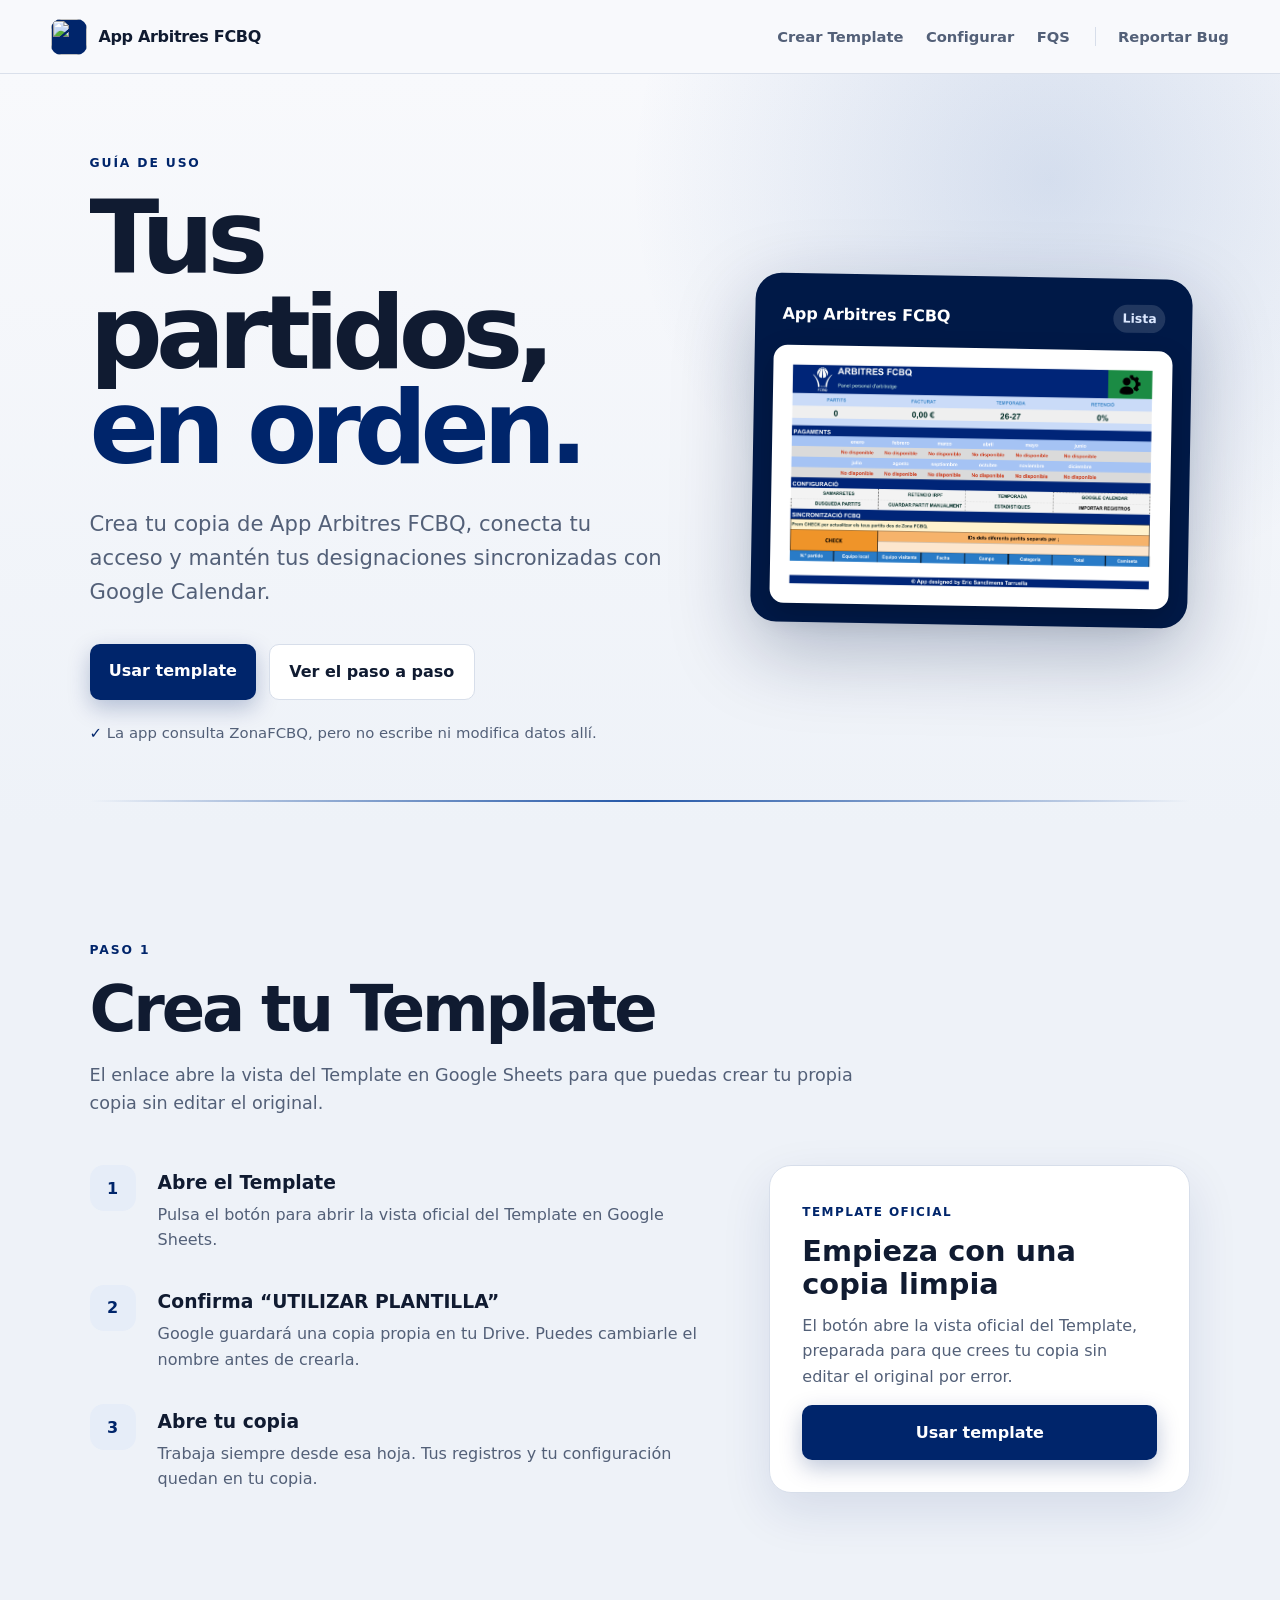
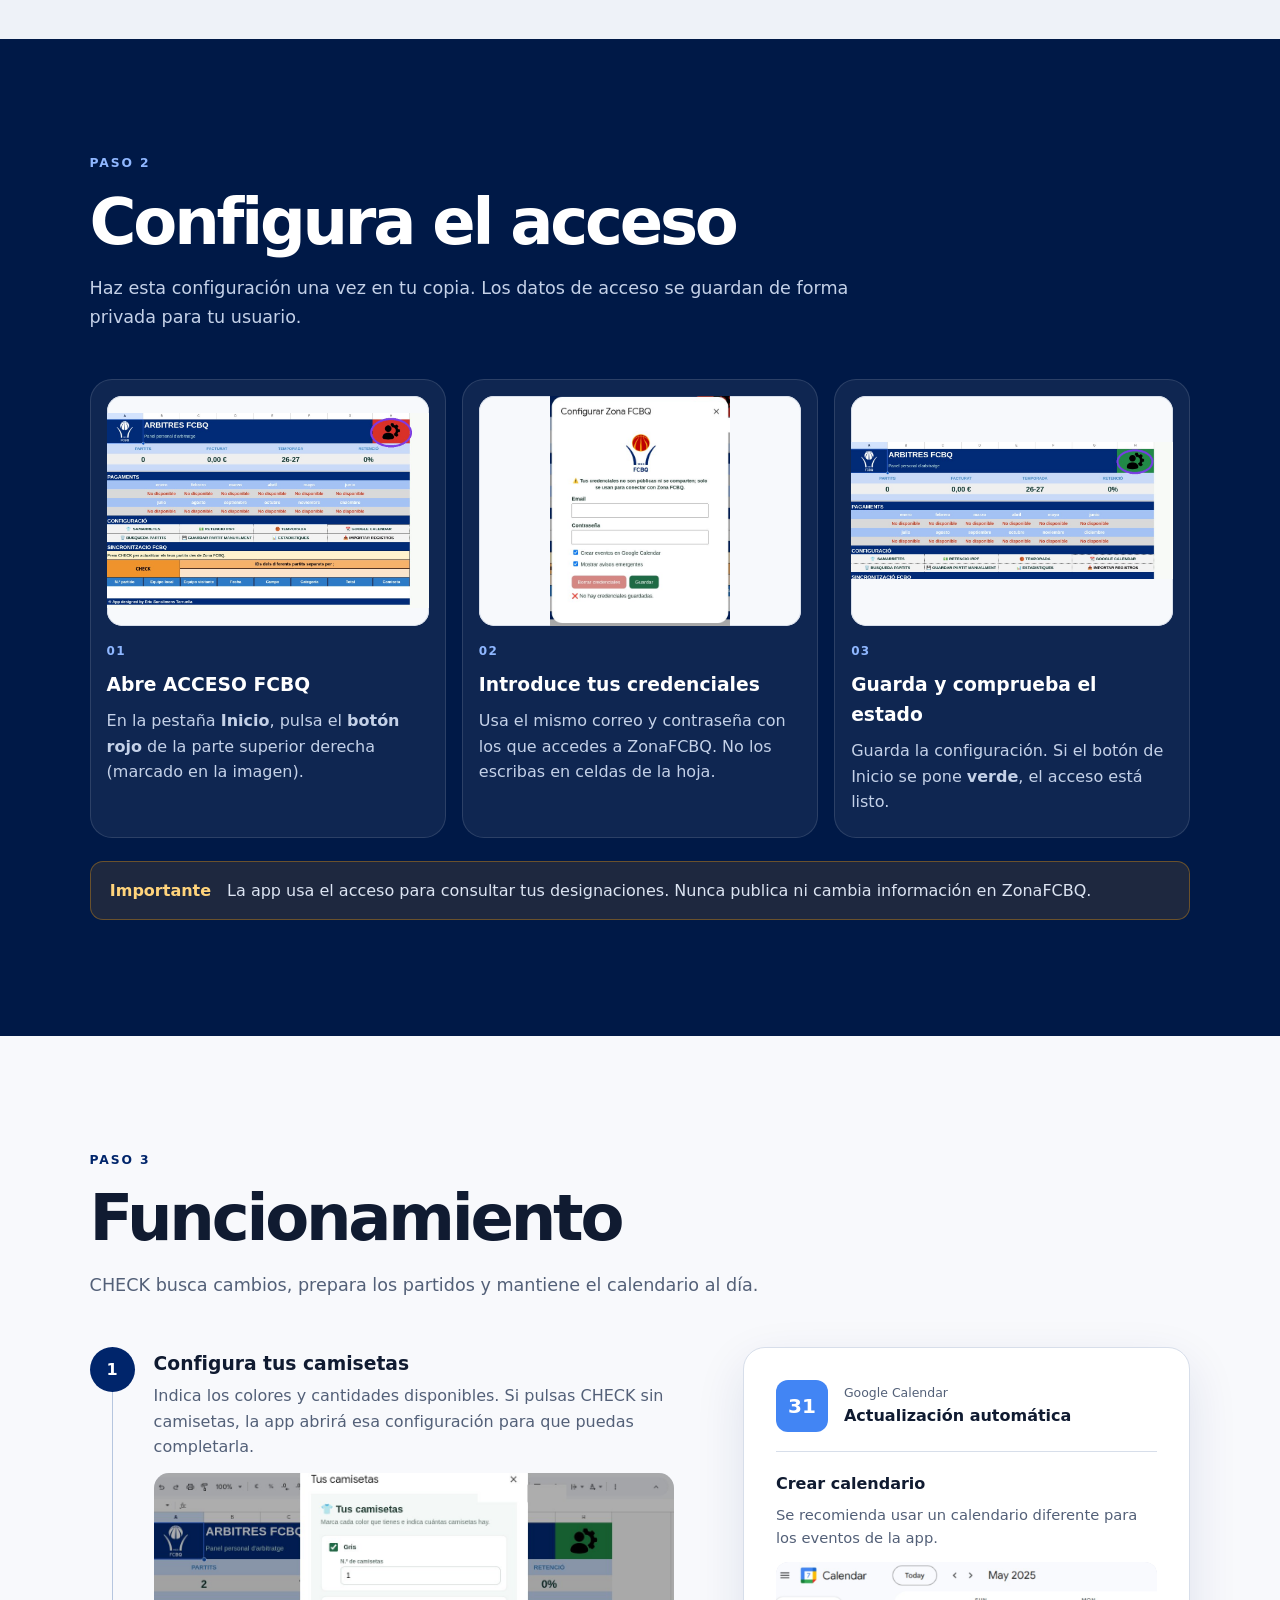
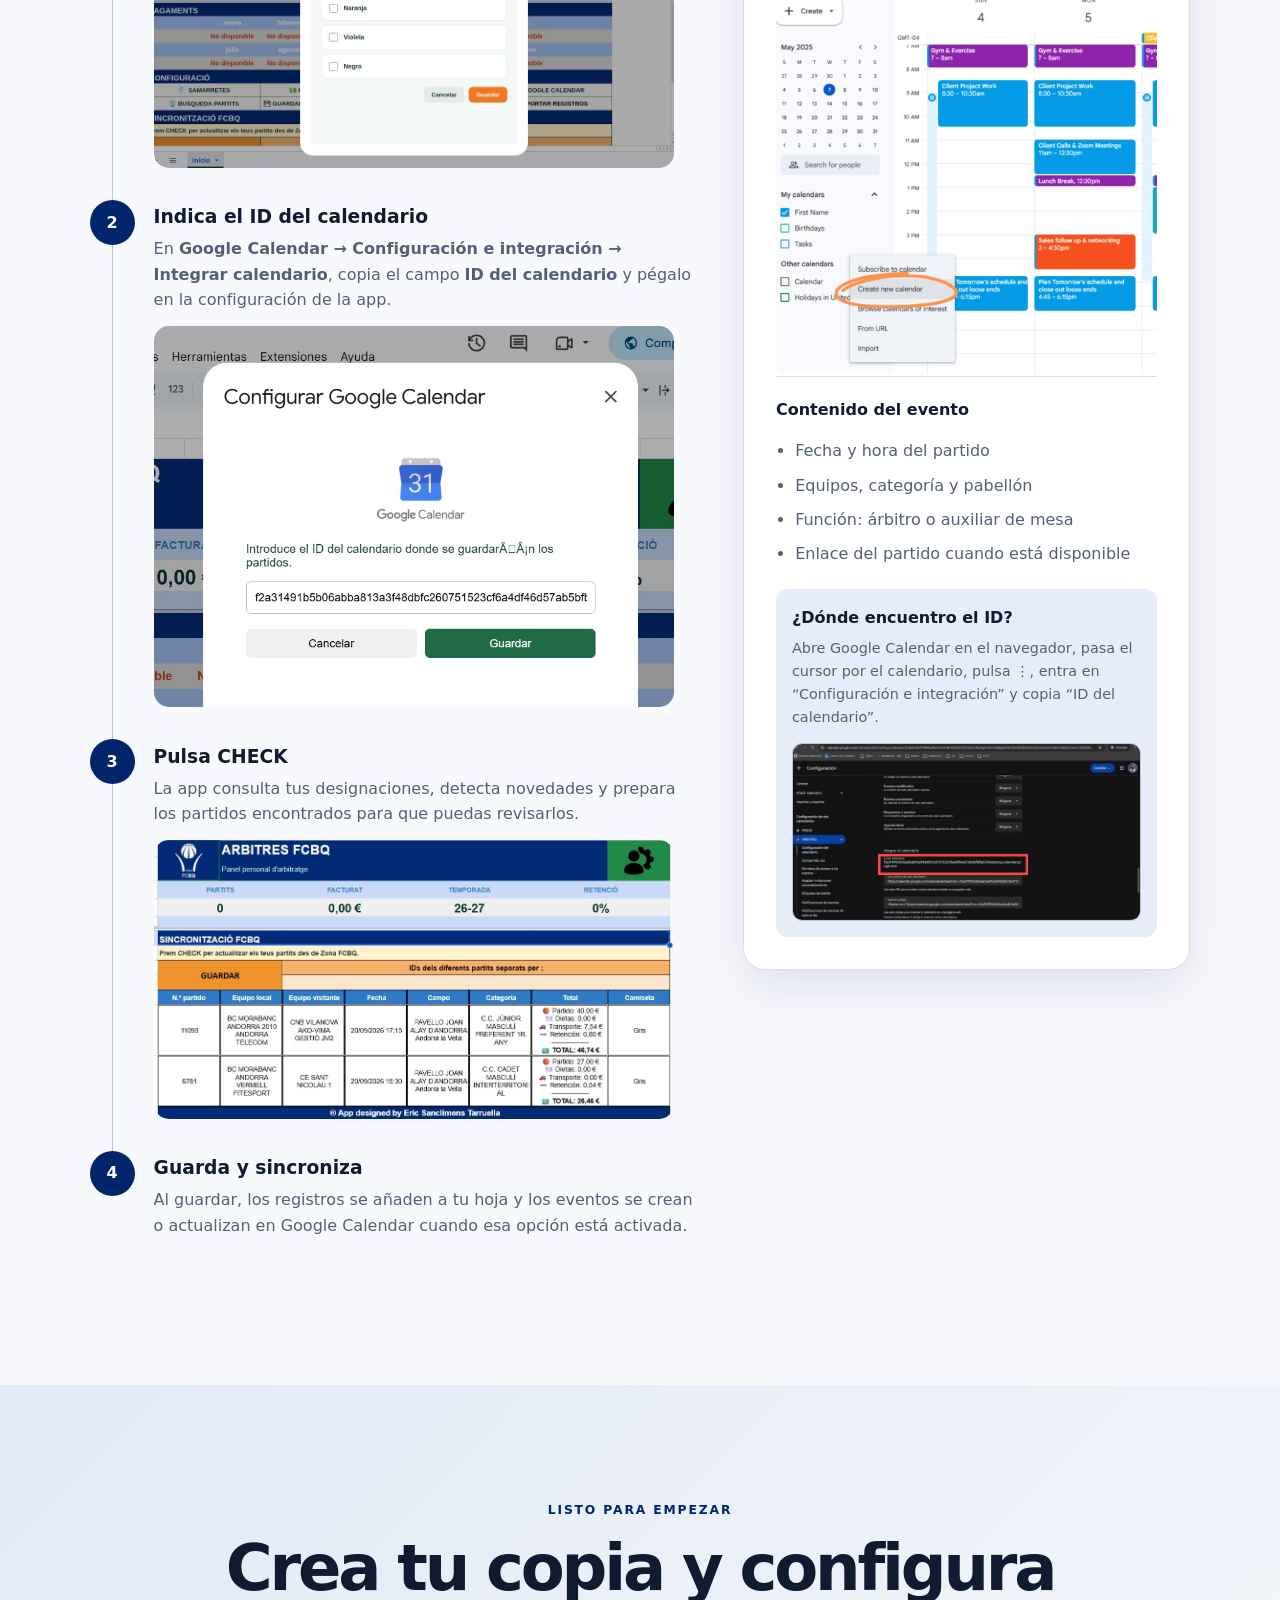
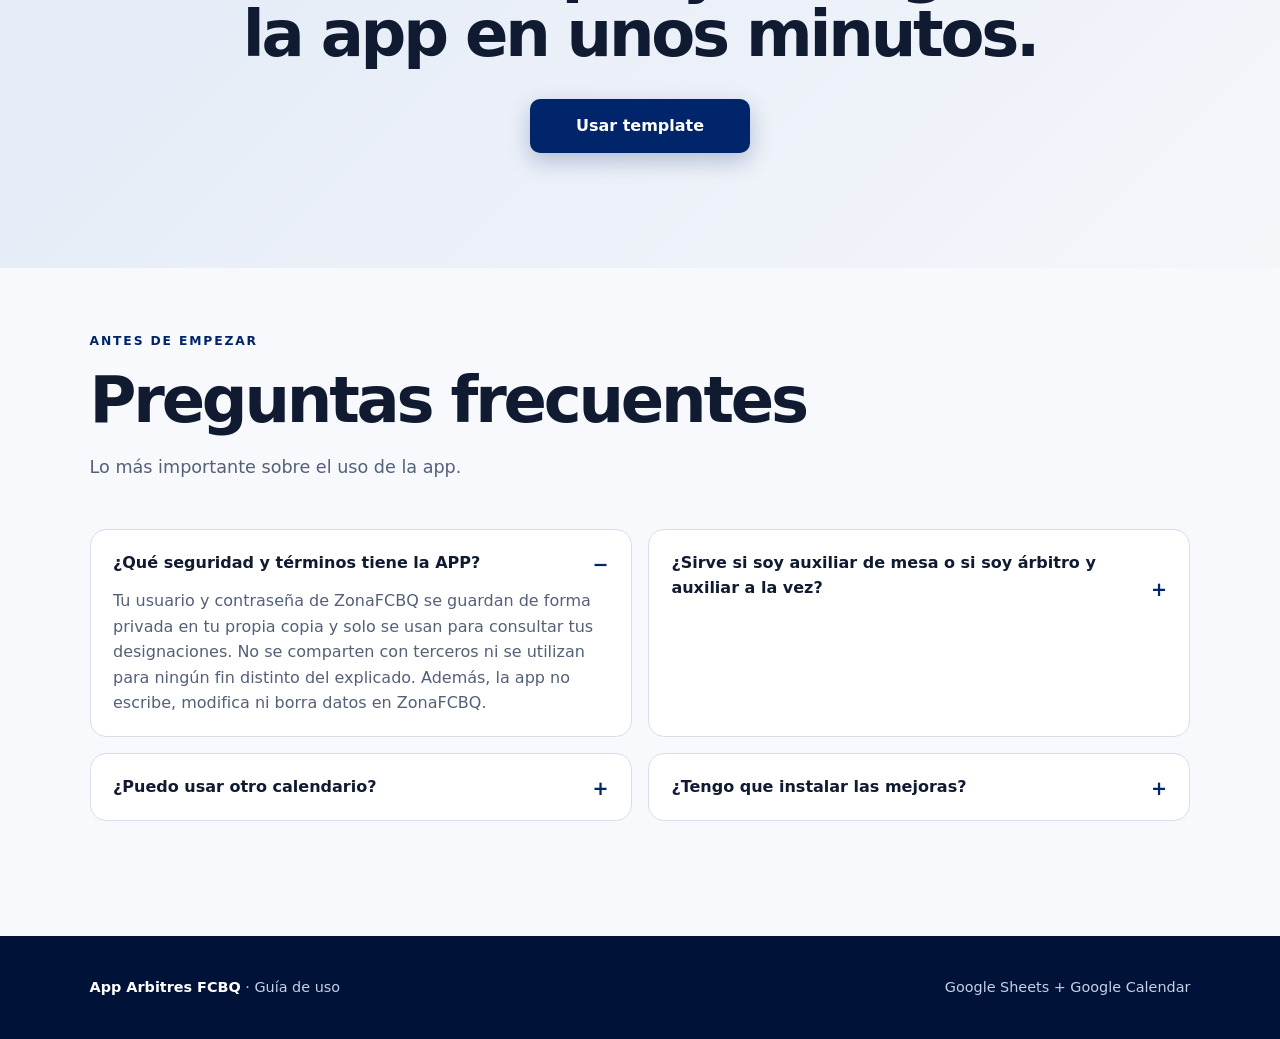
==== index.html @ 84ad1746 "Corregir ruta de la imagen recortada" ====
<!DOCTYPE html>

<html lang="es">
<head>
<meta charset="utf-8"/>
<meta content="width=device-width, initial-scale=1" name="viewport"/>
<meta content="Guía de uso de App Arbitres FCBQ: crea tu copia, configura el acceso y sincroniza tus partidos con Google Calendar." name="description"/>
<meta content="#00256b" name="theme-color"/>
<meta content="App Arbitres FCBQ · Guía de uso" property="og:title"/>
<meta content="Empieza en tres pasos: crea tu Template, configura el acceso y usa CHECK con Google Calendar." property="og:description"/>
<meta content="website" property="og:type"/>
<title>App Arbitres FCBQ · Guía de uso</title>
<link href="https://encrypted-tbn0.gstatic.com/images?q=tbn:ANd9GcQgW8UipBIZZAhxPPfQCuUkPiGu1UhtuuZWI9Cat6iUlzPSeads_TZZ2c0&amp;s=10" rel="icon"/>
<link href="styles.css?v=12" rel="stylesheet"/>
</head>
<body>
<a class="skip-link" href="#contenido">Saltar al contenido</a>
<header class="site-header">
<a aria-label="App Arbitres FCBQ, inicio" class="brand" href="#inicio">
<img alt="" class="brand-mark" src="https://encrypted-tbn0.gstatic.com/images?q=tbn:ANd9GcQgW8UipBIZZAhxPPfQCuUkPiGu1UhtuuZWI9Cat6iUlzPSeads_TZZ2c0&amp;s=10"/>
<span>App Arbitres FCBQ</span>
</a>
<nav aria-label="Navegación principal">




<a href="#crear">Crear Template</a><a href="#configurar">Configurar</a><a href="#preguntas">FQS</a><span aria-hidden="true" class="menu-separator"></span><a href="mailto:ericsancli@gmail.com">Reportar Bug</a></nav>
</header>
<main id="contenido">
<section class="hero" id="inicio">
<div class="hero-copy">
<p class="eyebrow">Guía de uso</p>
<h1>Tus partidos,<br/><span>en orden.</span></h1>
<p class="lead">Crea tu copia de App Arbitres FCBQ, conecta tu acceso y mantén tus designaciones sincronizadas con Google Calendar.</p>
<div class="hero-actions">
<a class="button primary" href="https://docs.google.com/spreadsheets/d/1Ps2bw4J5jRtbD7Zsv2n4DCbb6CW53_wW56JigzTve00/template/preview" rel="noopener" target="_blank">Usar template</a>
<a class="button secondary" href="#check">Ver el paso a paso</a>
</div>
<p class="privacy-note"><span aria-hidden="true">✓</span> La app consulta ZonaFCBQ, pero no escribe ni modifica datos allí.</p>
</div>
<div aria-label="Resumen del proceso" class="app-preview">
<div class="preview-top"><span>App Arbitres FCBQ</span><span class="status-dot">Lista</span></div>
<div class="preview-image-card">
<img alt="Panel principal de App Arbitres FCBQ" src="1-2-app-panel-preview.png"/>
</div>
</div>
</section><section class="section step-section" id="crear">
<div class="section-heading">
<p class="eyebrow">Paso 1</p>
<h2>Crea tu Template</h2>
<p>El enlace abre la vista del Template en Google Sheets para que puedas crear tu propia copia sin editar el original.</p>
</div>
<div class="instruction-grid">
<ol class="numbered-steps">
<li><span>1</span><div><h3>Abre el Template</h3><p>Pulsa el botón para abrir la vista oficial del Template en Google Sheets.</p></div></li>
<li><span>2</span><div><h3>Confirma “UTILIZAR PLANTILLA”</h3><p>Google guardará una copia propia en tu Drive. Puedes cambiarle el nombre antes de crearla.</p></div></li>
<li><span>3</span><div><h3>Abre tu copia</h3><p>Trabaja siempre desde esa hoja. Tus registros y tu configuración quedan en tu copia.</p></div></li>
</ol>
<aside class="action-card">
<span class="action-label">Template oficial</span>
<h3>Empieza con una copia limpia</h3>
<p>El botón abre la vista oficial del Template, preparada para que crees tu copia sin editar el original por error.</p>
<a class="button primary wide" href="https://docs.google.com/spreadsheets/d/1Ps2bw4J5jRtbD7Zsv2n4DCbb6CW53_wW56JigzTve00/template/preview" rel="noopener" target="_blank">Usar template</a>
</aside>
</div>
</section><section class="section dark-section" id="configurar">
<div class="section-heading light">
<p class="eyebrow">Paso 2</p>
<h2>Configura el acceso</h2>
<p>Haz esta configuración una vez en tu copia. Los datos de acceso se guardan de forma privada para tu usuario.</p>
</div>
<div class="walkthrough">
<article class="walk-card">
<img alt="Pestaña Inicio de la hoja, con el botón rojo de acceso marcado arriba a la derecha" class="ui-shot-img" loading="lazy" src="assets/1-configurar-1-boton-rojo.jpg?v=2"/>
<span class="walk-number">01</span>
<h3>Abre ACCESO FCBQ</h3>
<p>En la pestaña <strong>Inicio</strong>, pulsa el <strong>botón rojo</strong> de la parte superior derecha (marcado en la imagen).</p>
</article>
<article class="walk-card">
<img alt="Diálogo Configurar Zona FCBQ con los campos Email y Contraseña y el botón Guardar" class="ui-shot-img" loading="lazy" src="assets/7-configurar-2-dialogo.jpg"/>
<span class="walk-number">02</span>
<h3>Introduce tus credenciales</h3>
<p>Usa el mismo correo y contraseña con los que accedes a ZonaFCBQ. No los escribas en celdas de la hoja.</p>
</article>
<article class="walk-card">
<img alt="El botón de Inicio se pone verde cuando el acceso está configurado" class="ui-shot-img" loading="lazy" src="assets/2-configurar-3-estado-verde.jpg?v=2"/>
<span class="walk-number">03</span>
<h3>Guarda y comprueba el estado</h3>
<p>Guarda la configuración. Si el botón de Inicio se pone <strong>verde</strong>, el acceso está listo.</p>
</article>
</div>
<aside class="notice"><strong>Importante</strong><p>La app usa el acceso para consultar tus designaciones. Nunca publica ni cambia información en ZonaFCBQ.</p></aside>
</section><section class="section" id="check">
<div class="section-heading">
<p class="eyebrow">Paso 3</p>
<h2>Funcionamiento</h2>
<p>CHECK busca cambios, prepara los partidos y mantiene el calendario al día.</p>
</div>
<div class="check-layout">
<div class="check-flow">
<article><span>1</span><div><h3>Configura tus camisetas</h3><p>Indica los colores y cantidades disponibles. Si pulsas CHECK sin camisetas, la app abrirá esa configuración para que puedas completarla.</p><img alt="Diálogo Tus camisetas de la app sobre la hoja de cálculo" class="ui-shot-img step-shot" loading="lazy" src="assets/3-func-1-camisetas.jpg"/></div></article>
<article><span>2</span><div><h3>Indica el ID del calendario</h3><p>En <strong>Google Calendar → Configuración e integración → Integrar calendario</strong>, copia el campo <strong>ID del calendario</strong> y pégalo en la configuración de la app.</p><img alt="Campo ID DEL CALENDARIO en la hoja de configuración de la app" class="ui-shot-img step-shot" loading="lazy" src="assets/6-8-calendar-popup-final.jpg"/></div></article>
<article><span>3</span><div><h3>Pulsa CHECK</h3><p>La app consulta tus designaciones, detecta novedades y prepara los partidos encontrados para que puedas revisarlos.</p><img alt="Partidos encontrados por CHECK en la hoja de la app" class="ui-shot-img step-shot" loading="lazy" src="assets/2-6-func-3-check-guardar.jpg"/></div></article>
<article><span>4</span><div><h3>Guarda y sincroniza</h3><p>Al guardar, los registros se añaden a tu hoja y los eventos se crean o actualizan en Google Calendar cuando esa opción está activada.</p></div></article>
</div>
<aside class="calendar-card">
<div class="calendar-head"><div class="calendar-icon">31</div><div><span>Google Calendar</span><strong>Actualización automática</strong></div></div>
<div class="calendar-guide-block"><strong>Crear calendario</strong><p>Se recomienda usar un calendario diferente para los eventos de la app.</p><img alt="Opción Crear nuevo calendario en Google Calendar" class="ui-shot-img create-calendar-shot" loading="lazy" src="assets/5-7-crear-calendario.jpg"/></div>
<div class="calendar-guide-block"><strong>Contenido del evento</strong>
<ul>
<li>Fecha y hora del partido</li>
<li>Equipos, categoría y pabellón</li>
<li>Función: árbitro o auxiliar de mesa</li>
<li>Enlace del partido cuando está disponible</li>
</ul>
</div>
<div class="tip"><strong>¿Dónde encuentro el ID?</strong><p>Abre Google Calendar en el navegador, pasa el cursor por el calendario, pulsa ⋮, entra en “Configuración e integración” y copia “ID del calendario”.</p><img alt="Ubicación del campo ID del calendario en Google Calendar, resaltado en rojo" class="ui-shot-img calendar-id-shot" loading="lazy" src="assets/1-6-8-calendar-id-final.jpg"/></div>
</aside>
</div>
</section>
<section class="section final-cta">
<p class="eyebrow">Listo para empezar</p>
<h2>Crea tu copia y configura la app en unos minutos.</h2>
<a class="button primary" href="https://docs.google.com/spreadsheets/d/1Ps2bw4J5jRtbD7Zsv2n4DCbb6CW53_wW56JigzTve00/template/preview" rel="noopener" target="_blank">Usar template</a>
</section><section class="section faq-section" id="preguntas">
<div class="section-heading">
<p class="eyebrow">Antes de empezar</p>
<h2>Preguntas frecuentes</h2>
<p>Lo más importante sobre el uso de la app.</p>
</div>
<div class="faq-grid">
<details open=""><summary>¿Qué seguridad y términos tiene la APP?</summary><p>Tu usuario y contraseña de ZonaFCBQ se guardan de forma privada en tu propia copia y solo se usan para consultar tus designaciones. No se comparten con terceros ni se utilizan para ningún fin distinto del explicado. Además, la app no escribe, modifica ni borra datos en ZonaFCBQ.</p></details>
<details><summary>¿Sirve si soy auxiliar de mesa o si soy árbitro y auxiliar a la vez?</summary><p>Sí. Puedes utilizarla para tus designaciones como auxiliar de mesa y también si ejerces de árbitro y auxiliar de mesa: la app distingue ambas funciones para que cada partido quede registrado correctamente.</p></details>
<details><summary>¿Puedo usar otro calendario?</summary><p>La sincronización automática funciona únicamente con Google Calendar.</p></details>
<details><summary>¿Tengo que instalar las mejoras?</summary><p>No. El funcionamiento se mantiene y se actualiza automáticamente. Tu hoja conserva sus datos mientras recibe las mejoras de la app.</p></details>
</div>
</section>
</main>
<footer>
<p><strong>App Arbitres FCBQ</strong> · Guía de uso</p>
<p>Google Sheets + Google Calendar</p>
</footer>
</body>
</html>
---- styles.css ----
:root{--ink:#101b31;--muted:#536078;--teal:#00256b;--teal2:#2457a7;--mint:#e6edf8;--paper:#f8f9fc;--line:#d7deea;--night:#001947;--white:#fff;--orange:#f28c00;--radius:22px;--shadow:0 18px 50px rgba(0,37,107,.11)}
*{box-sizing:border-box}html{scroll-behavior:smooth}body{margin:0;color:var(--ink);background:var(--paper);font-family:Inter,ui-sans-serif,system-ui,-apple-system,BlinkMacSystemFont,"Segoe UI",sans-serif;line-height:1.6}a{color:inherit}.skip-link{position:fixed;left:1rem;top:-5rem;z-index:99;background:var(--ink);color:#fff;padding:.75rem 1rem;border-radius:6px}.skip-link:focus{top:1rem}.site-header{height:74px;padding:0 clamp(1.2rem,4vw,4rem);display:flex;align-items:center;justify-content:space-between;position:sticky;top:0;z-index:20;background:rgba(248,249,252,.95);backdrop-filter:blur(14px);border-bottom:1px solid rgba(215,222,234,.9)}.brand{display:flex;gap:.7rem;align-items:center;text-decoration:none;font-weight:800;letter-spacing:-.02em}.brand-mark{width:36px;height:36px;object-fit:cover;border-radius:10px;background:var(--teal)}nav{display:flex;gap:1.4rem}nav a{text-decoration:none;color:var(--muted);font-size:.92rem;font-weight:700}nav a:hover,nav a:focus-visible{color:var(--teal)}.hero{padding:5rem clamp(1.2rem,7vw,7rem);display:grid;position:relative;grid-template-columns:minmax(0,1.05fr) minmax(320px,.8fr);gap:clamp(3rem,7vw,8rem);align-items:center;overflow:hidden;background:radial-gradient(circle at 82% 14%,rgba(36,87,167,.16),transparent 34%),linear-gradient(180deg,#f8f9fc 0%,#eef2f8 100%)}.hero::after{content:"";position:absolute;left:clamp(1.2rem,7vw,7rem);right:clamp(1.2rem,7vw,7rem);bottom:1.5rem;height:2px;border-radius:999px;background:linear-gradient(90deg,transparent 0%,rgba(36,87,167,.28) 12%,var(--teal2) 50%,rgba(36,87,167,.28) 88%,transparent 100%)}.eyebrow{margin:0 0 1rem;color:var(--teal);text-transform:uppercase;letter-spacing:.15em;font-size:.77rem;font-weight:850}h1,h2,h3,p{margin-top:0}h1{font-size:clamp(3.7rem,8vw,7.3rem);line-height:.93;letter-spacing:-.067em;margin-bottom:2rem;max-width:820px}h1 span{color:var(--teal)}.lead{max-width:670px;font-size:clamp(1.08rem,1.65vw,1.32rem);color:var(--muted)}.hero-actions{display:flex;flex-wrap:wrap;gap:.8rem;margin-top:2.2rem}.button{display:inline-block;padding:.9rem 1.2rem;border-radius:10px;font-weight:800;text-decoration:none;text-align:center;transition:transform .18s ease,box-shadow .18s ease}.button:hover{transform:translateY(-2px)}.button.primary{color:#fff;background:var(--teal);box-shadow:0 8px 22px rgba(0,37,107,.25)}.button.secondary{border:1px solid var(--line);background:var(--white)}.button.wide{display:block;width:100%}.privacy-note{margin:1.35rem 0 0;color:var(--muted);font-size:.93rem}.privacy-note span{color:var(--teal);font-weight:900}.app-preview{padding:1.2rem;border-radius:26px;background:var(--night);box-shadow:0 28px 80px rgba(0,25,71,.28);transform:rotate(1deg)}.preview-top{display:flex;justify-content:space-between;align-items:center;padding:.45rem .5rem 1.1rem;color:#fff;font-weight:800}.status-dot{font-size:.78rem;color:#dce8ff;background:rgba(255,255,255,.13);padding:.25rem .55rem;border-radius:999px}.preview-card{display:grid;grid-template-columns:44px 1fr;gap:.1rem .8rem;padding:1rem;margin:.7rem 0;border-radius:14px;background:#fff}.preview-card.accent{background:var(--mint)}.preview-card small{grid-row:1/3;display:grid;place-items:center;width:38px;height:38px;border-radius:10px;color:#fff;background:var(--teal);font-weight:850}.preview-card strong{line-height:1.25}.preview-card span{color:var(--muted);font-size:.85rem}.preview-image-card{overflow:hidden;border-radius:14px;background:#fff;box-shadow:0 10px 28px rgba(0,0,0,.2)}.preview-image-card img{display:block;width:100%;height:auto}.section{padding:clamp(5rem,9vw,8rem) clamp(1.2rem,7vw,7rem)}.section-heading{max-width:780px;margin-bottom:3rem}.section-heading h2,.final-cta h2{font-size:clamp(2.35rem,5vw,4.6rem);line-height:1.02;letter-spacing:-.05em;margin-bottom:1.2rem}.section-heading>p:last-child{color:var(--muted);font-size:1.1rem}.faq-section{padding-top:4rem}.faq-grid{display:grid;grid-template-columns:1fr 1fr;gap:1rem}.faq-grid details{padding:1.25rem 1.4rem;border:1px solid var(--line);border-radius:16px;background:#fff}.faq-grid summary{cursor:pointer;font-weight:800;list-style:none;padding-right:2rem;position:relative}.faq-grid summary::after{content:"+";position:absolute;right:0;color:var(--teal);font-size:1.2rem}.faq-grid details[open] summary::after{content:"−"}.faq-grid p{margin:.8rem 0 0;color:var(--muted)}.step-section{background:#eef2f8}.instruction-grid{display:grid;grid-template-columns:1.2fr .8fr;gap:3rem;align-items:start}.numbered-steps{list-style:none;padding:0;margin:0}.numbered-steps li{display:grid;grid-template-columns:52px 1fr;gap:1rem;padding:0 0 2rem}.numbered-steps li>span{display:grid;place-items:center;width:46px;height:46px;border-radius:14px;background:var(--mint);color:var(--teal);font-weight:900}.numbered-steps h3{margin:.15rem 0 .25rem}.numbered-steps p{color:var(--muted);margin:0}.action-card{padding:2rem;border-radius:var(--radius);background:#fff;border:1px solid var(--line);box-shadow:var(--shadow);position:sticky;top:100px}.action-label{font-size:.75rem;text-transform:uppercase;letter-spacing:.12em;color:var(--teal);font-weight:850}.action-card h3{font-size:1.8rem;line-height:1.15;margin:.7rem 0}.action-card p{color:var(--muted)}code{background:#e8edf5;padding:.1rem .35rem;border-radius:5px}.dark-section{background:var(--night);color:#fff}.section-heading.light .eyebrow{color:#8fb7ff}.section-heading.light>p:last-child{color:#c4d1e8}.walkthrough{display:grid;grid-template-columns:repeat(3,1fr);gap:1rem}.walk-card{padding:1rem 1rem 1.4rem;border:1px solid rgba(255,255,255,.12);border-radius:var(--radius);background:rgba(255,255,255,.06)}.walk-card h3{margin:.5rem 0}.walk-card p{margin:0;color:#c4d1e8}.walk-number{display:inline-block;margin-top:1rem;color:#8fb7ff;font-size:.75rem;font-weight:900;letter-spacing:.1em}.walk-card .ui-shot-img{display:block;width:100%;height:230px;object-fit:contain;background:#f7f9fc;border-radius:15px;box-shadow:inset 0 0 0 1px #d7deea}
.ui-shot{min-height:220px;padding:1rem;border-radius:15px;color:var(--ink);background:#f7f9fc;box-shadow:inset 0 0 0 1px #d7deea}.ui-bar{display:flex;gap:.3rem;margin-bottom:1rem}.ui-bar span{width:7px;height:7px;border-radius:50%;background:#c2ccdc}.ui-title{font-size:.72rem;color:var(--teal);font-weight:900;letter-spacing:.12em;margin-bottom:.7rem}.ui-grid{display:grid;grid-template-columns:1fr 1fr;gap:.55rem}.ui-grid>*{padding:.75rem .55rem;border-radius:8px;background:#fff;border:1px solid var(--line);font-size:.72rem;text-align:center}.ui-grid b{background:var(--mint);border-color:#a9bfe2}.dialog-shot label{display:block;font-size:.68rem;font-weight:800;margin-top:.65rem}.dialog-title{font-weight:900;border-bottom:1px solid var(--line);padding-bottom:.65rem}.fake-field{margin-top:.2rem;padding:.55rem .65rem;border:1px solid #bcc8da;border-radius:7px;background:#fff;color:#67748b;font-size:.75rem}.fake-check{margin-top:.8rem;color:var(--teal);font-size:.72rem;font-weight:700}.success-shot{display:flex;flex-direction:column;justify-content:center;align-items:center;text-align:center}.success-shot .success-icon{display:grid;place-items:center;width:54px;height:54px;margin-bottom:.8rem;border-radius:50%;background:var(--mint);color:var(--teal);font-size:1.5rem;font-weight:900}.success-shot span{margin-top:.35rem;color:var(--muted);font-size:.8rem}.notice{display:grid;grid-template-columns:auto 1fr;gap:1rem;margin-top:1.4rem;padding:1rem 1.2rem;border-radius:13px;background:rgba(245,158,11,.12);border:1px solid rgba(245,158,11,.35)}.notice strong{color:#ffd47c}.notice p{margin:0;color:#dce4f2}.check-layout{display:grid;grid-template-columns:1.15fr .85fr;gap:3rem;align-items:start}.check-flow article{display:grid;grid-template-columns:48px 1fr;gap:1rem;padding:0 0 2rem;position:relative}.check-flow article:not(:last-child)::before{content:"";position:absolute;top:45px;bottom:0;left:22px;border-left:1px solid #b6c6df}.check-flow article>span{display:grid;place-items:center;width:45px;height:45px;border-radius:50%;color:#fff;background:var(--teal);font-weight:900}.check-flow h3{margin:.15rem 0 .25rem}.check-flow p{margin:0;color:var(--muted)}.calendar-card{padding:2rem;border-radius:var(--radius);background:#fff;border:1px solid var(--line);box-shadow:var(--shadow)}.calendar-head{display:flex;gap:1rem;align-items:center;padding-bottom:1.2rem;border-bottom:1px solid var(--line)}.calendar-icon{display:grid;place-items:center;width:52px;height:52px;border-radius:12px;background:#4285f4;color:#fff;font-size:1.25rem;font-weight:800}.calendar-head span,.calendar-head strong{display:block}.calendar-head span{color:var(--muted);font-size:.78rem}.calendar-card ul{padding-left:1.2rem;color:var(--muted)}.calendar-card li{margin:.55rem 0}.tip{margin-top:1.4rem;padding:1rem;border-radius:12px;background:var(--mint)}.tip p{margin:.35rem 0 0;color:var(--muted);font-size:.9rem}.final-cta{text-align:center;background:linear-gradient(135deg,#e2eaf7,#f4f6fa)}.final-cta h2{max-width:850px;margin:0 auto 2rem}.final-cta .button{min-width:220px}footer{padding:2.5rem clamp(1.2rem,7vw,7rem);display:flex;justify-content:space-between;gap:2rem;color:#c4d1e8;background:#001238;font-size:.9rem}footer p{margin:0}footer strong{color:#fff}
@media(max-width:1000px){nav{display:none}.walkthrough{grid-template-columns:1fr}.ui-shot{min-height:190px}.check-layout{grid-template-columns:1fr}.calendar-card{max-width:700px}}
@media(max-width:820px){.hero{grid-template-columns:1fr;padding-top:4.5rem}.app-preview{max-width:560px}.faq-grid{grid-template-columns:1fr}.faq-grid details:last-child{grid-column:auto}.instruction-grid{grid-template-columns:1fr}.action-card{position:static}}
@media(max-width:560px){.site-header{height:64px}.brand span{font-size:.92rem}.hero{min-height:auto;padding-bottom:4rem}h1{font-size:clamp(3.1rem,16vw,4.7rem)}.section{padding-left:1rem;padding-right:1rem}.faq-grid details{padding:1rem}.walk-card{padding:.8rem .8rem 1.2rem}.ui-shot{min-height:210px}.notice{grid-template-columns:1fr}.calendar-card{padding:1.25rem}.calendar-head{align-items:flex-start}footer{flex-direction:column}}
@media(prefers-reduced-motion:reduce){html{scroll-behavior:auto}.button{transition:none}}
.check-flow .ui-shot-img{display:block;width:100%;max-width:520px;height:auto;margin-top:.8rem;border-radius:15px;background:#f7f9fc;box-shadow:inset 0 0 0 1px #d7deea}

.tip .calendar-id-shot{display:block;width:100%;height:auto;margin-top:.9rem;border-radius:10px;border:1px solid #b6c6df}

.calendar-guide-block{padding-top:1.2rem}.calendar-guide-block+ .calendar-guide-block{margin-top:.2rem;border-top:1px solid var(--line)}.calendar-guide-block>strong{display:block;color:var(--ink);font-size:1rem}.calendar-guide-block>p{margin:.35rem 0 0;color:var(--muted);font-size:.92rem}.calendar-guide-block ul{margin-bottom:0}
.create-calendar-shot{display:block;width:100%;height:auto;max-height:420px;object-fit:contain;object-position:left center;margin-top:.8rem;border-radius:12px;background:#f7f9fc;box-shadow:inset 0 0 0 1px var(--line)}

.menu-separator{width:1px;height:1.15rem;align-self:center;background:var(--line);margin-left:.15rem}.calendar-id-shot{width:100%;height:auto;object-fit:contain}

/* Hero responsive containment */
.hero>*{min-width:0}
.app-preview{width:100%;max-width:560px;justify-self:end;min-width:0}
.preview-image-card{width:100%;min-width:0;padding:clamp(.45rem,1vw,.8rem)}
.preview-image-card img{max-width:100%;object-fit:contain}
@media(max-width:820px){.app-preview{justify-self:start}}
@media(max-width:560px){.hero-copy{min-width:0}.hero-actions{display:grid;grid-template-columns:1fr;align-items:stretch}.hero-actions .button{width:100%;min-width:0}.app-preview{max-width:100%;padding:.85rem}.preview-top{padding:.35rem .2rem .75rem}.preview-image-card{padding:.45rem}h1{overflow-wrap:anywhere}}
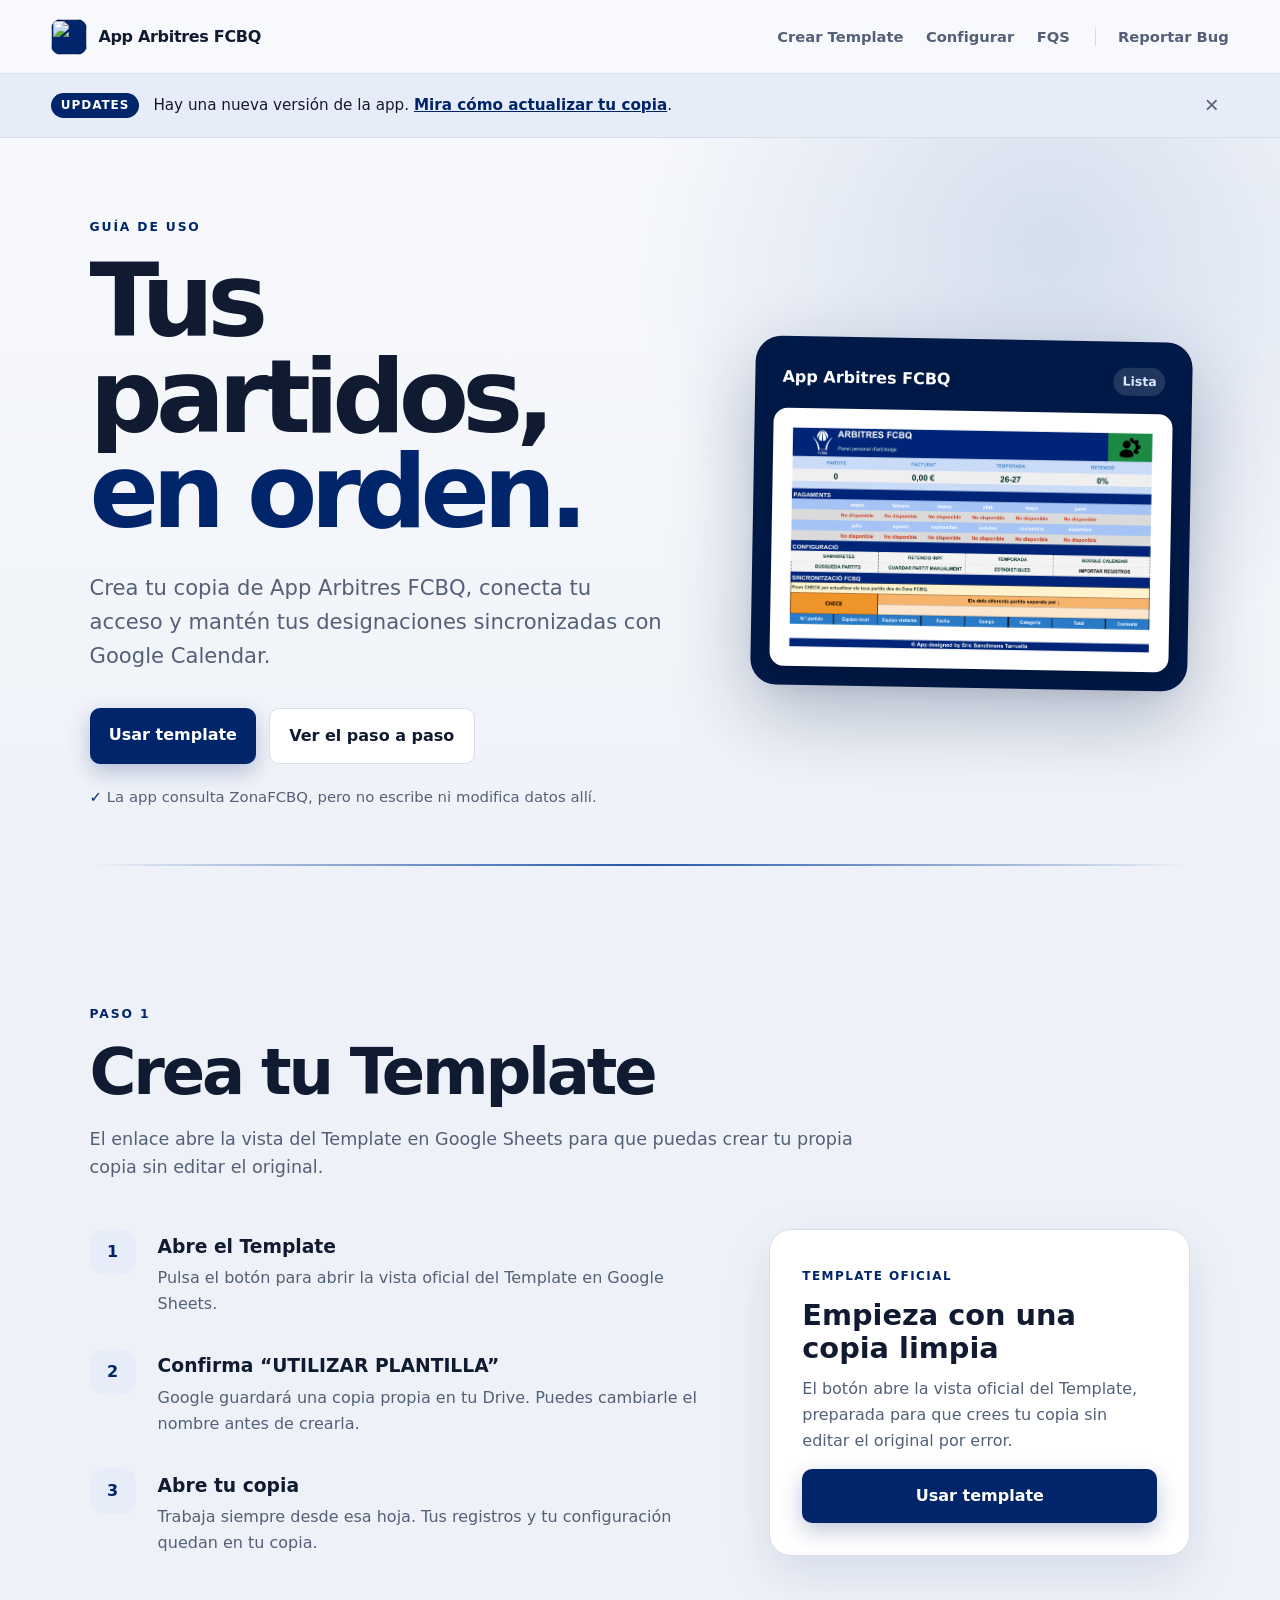
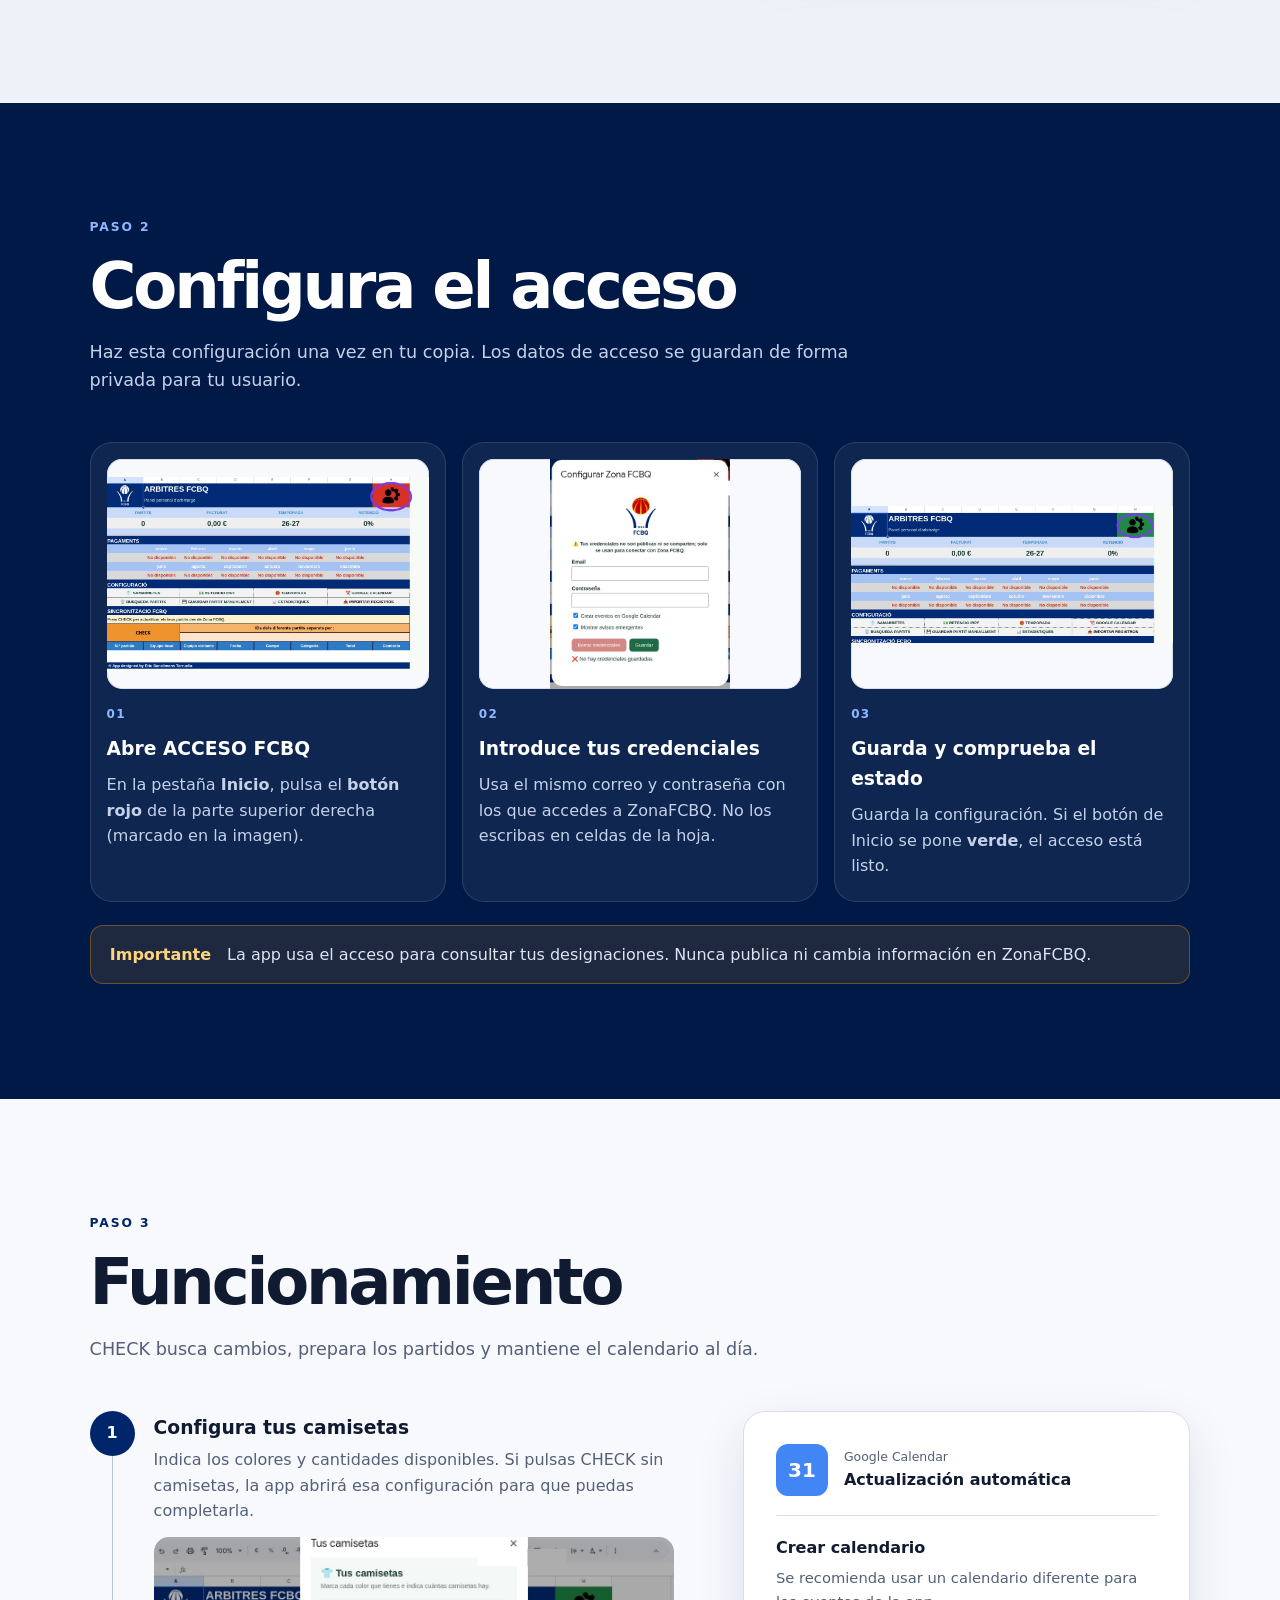
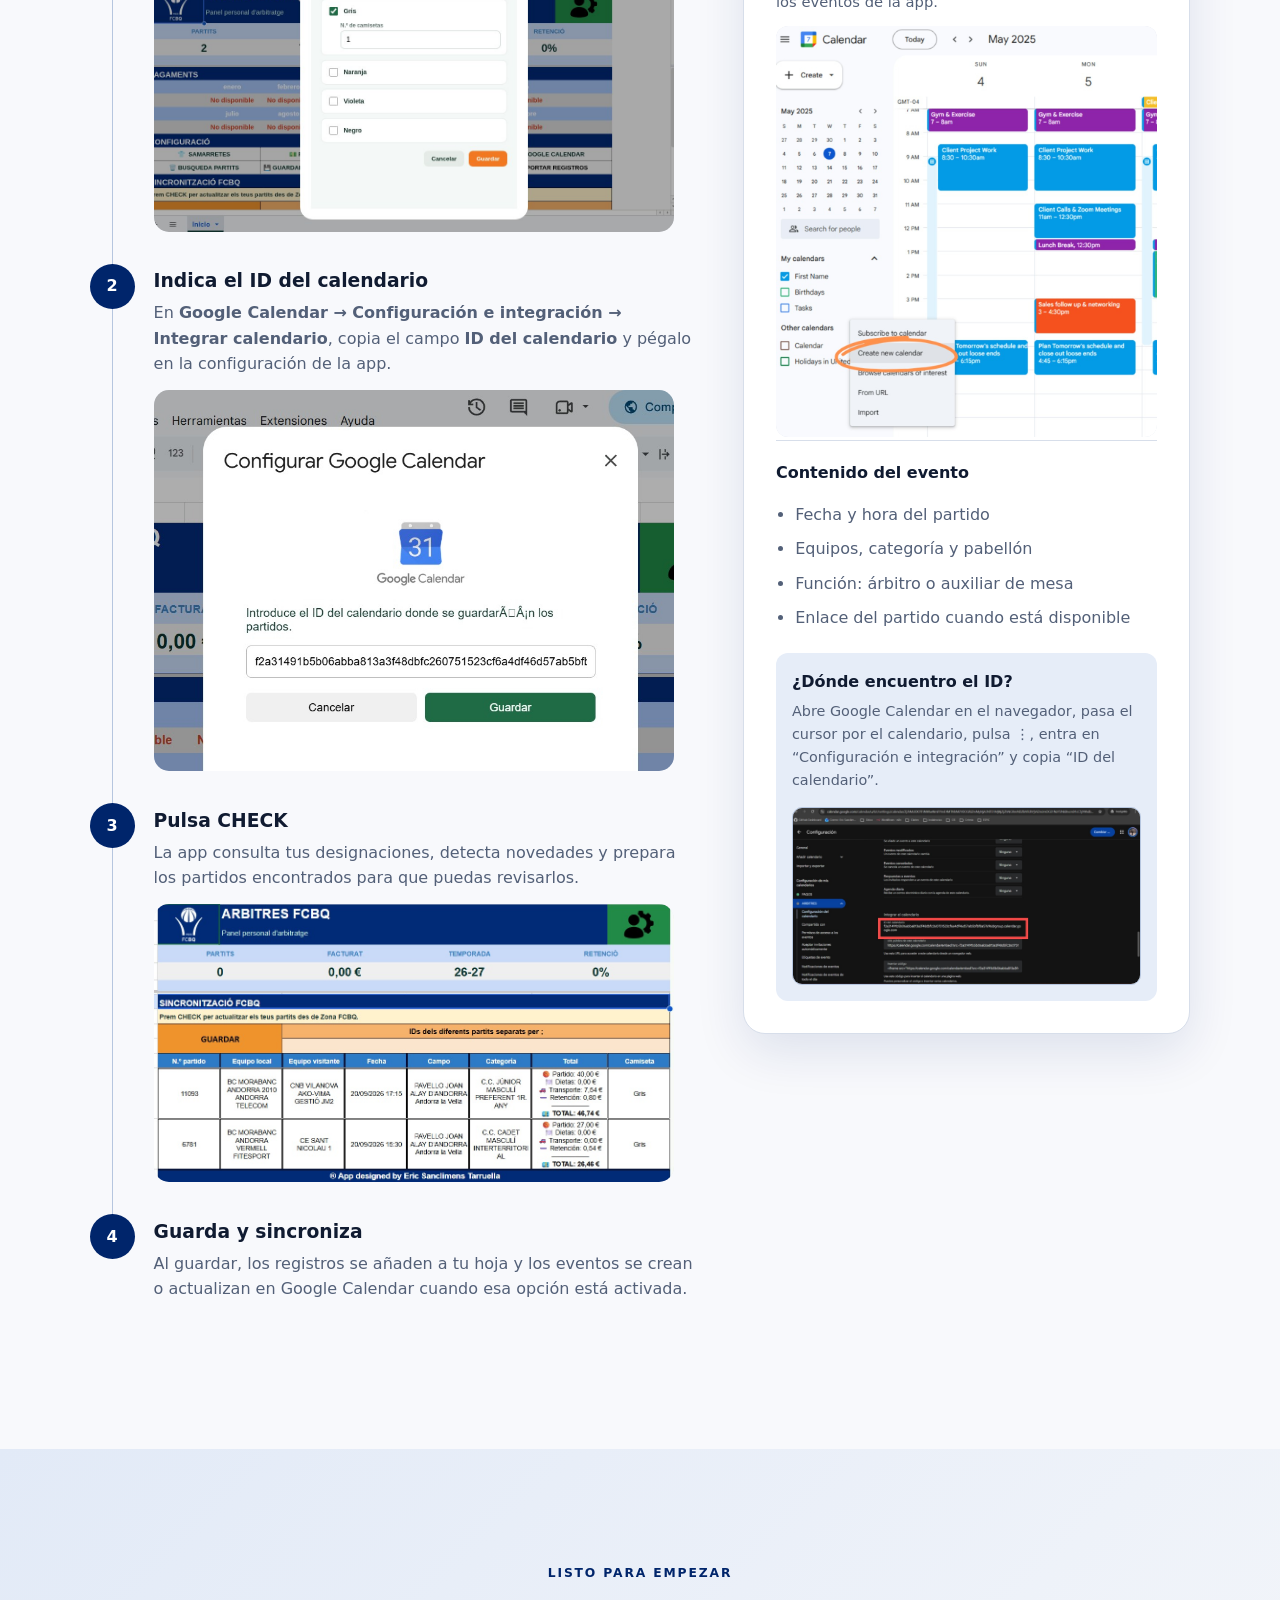
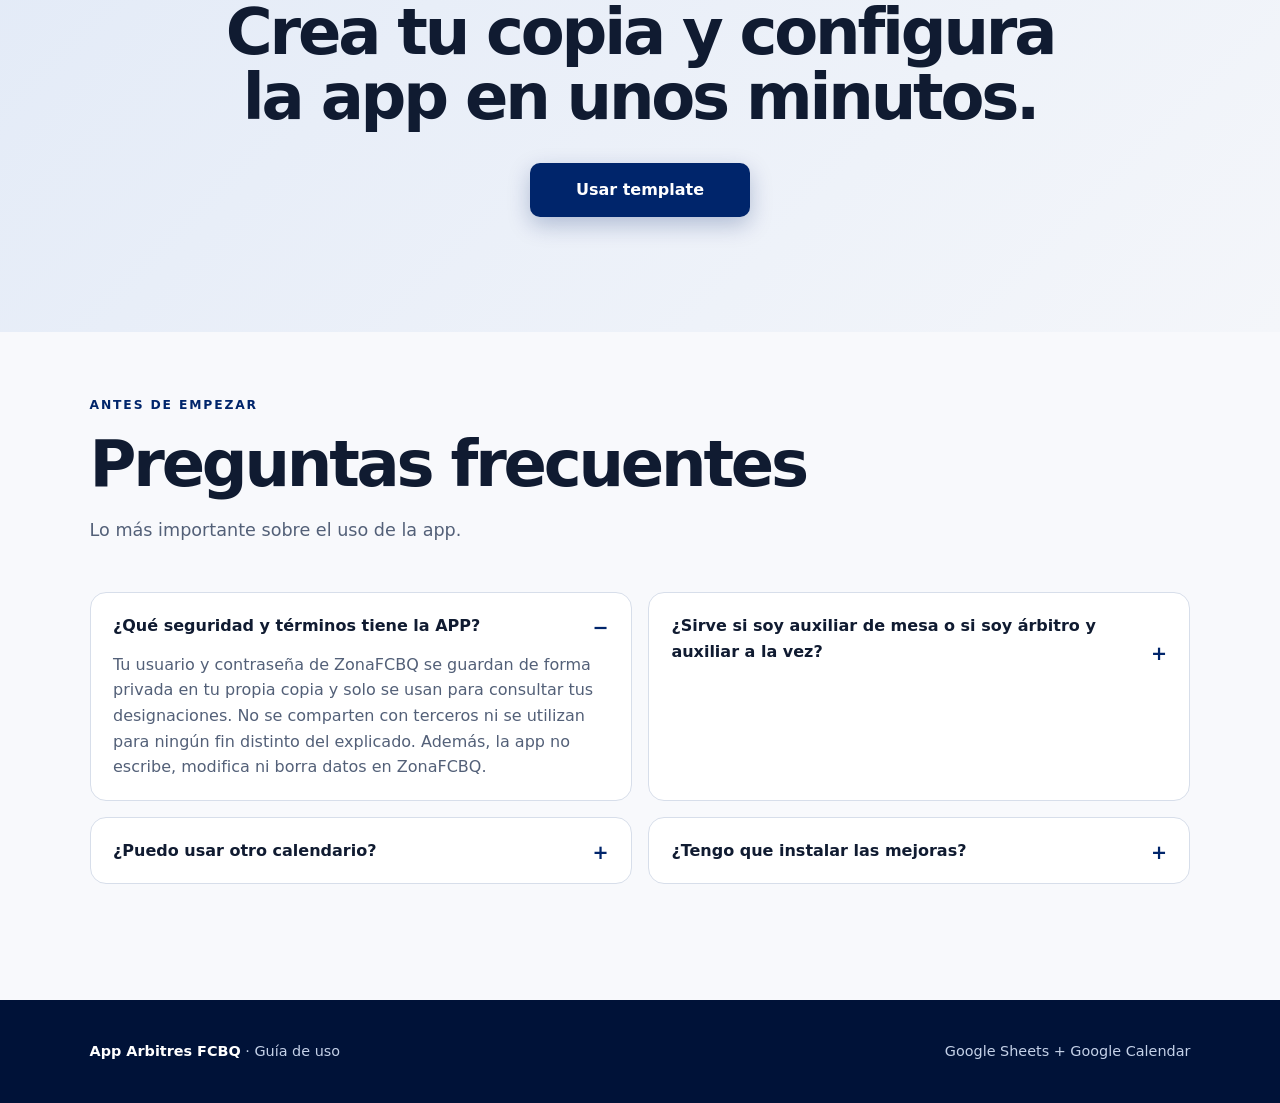
==== commit 03299ad4: "Home: aviso descartable de Updates con enlace a /updates Added an update notice with styling and fun" ====
--- a/index.html
+++ b/index.html
@@ -27,6 +27,28 @@
 
 <a href="#crear">Crear Template</a><a href="#configurar">Configurar</a><a href="#preguntas">FQS</a><span aria-hidden="true" class="menu-separator"></span><a href="mailto:ericsancli@gmail.com">Reportar Bug</a></nav>
 </header>
+<div class="update-notice" id="update-notice" role="status">
+<div class="update-notice-inner">
+<span class="update-notice-tag">Updates</span>
+<p>Hay una nueva versión de la app. <a href="/updates">Mira cómo actualizar tu copia</a>.</p>
+<button aria-label="Cerrar aviso" class="update-notice-close" type="button">&times;</button>
+</div>
+</div>
+<style>
+.update-notice{padding:.9rem clamp(1.2rem,4vw,4rem);background:var(--mint);border-bottom:1px solid var(--line)}
+.update-notice[hidden]{display:none}
+.update-notice-inner{display:flex;align-items:center;gap:.9rem;max-width:1200px;margin:0 auto}
+.update-notice-tag{flex:none;padding:.2rem .6rem;border-radius:999px;background:var(--teal);color:#fff;font-size:.75rem;font-weight:850;letter-spacing:.08em;text-transform:uppercase}
+.update-notice p{margin:0;flex:1;font-size:.95rem;color:var(--ink)}
+.update-notice a{color:var(--teal);font-weight:800}
+.update-notice-close{flex:none;width:34px;height:34px;border:0;border-radius:10px;background:transparent;color:var(--muted);font-size:1.5rem;line-height:1;cursor:pointer}
+.update-notice-close:hover{background:rgba(0,37,107,.08);color:var(--teal)}
+@media(max-width:560px){.update-notice-inner{align-items:flex-start}.update-notice-tag{margin-top:.1rem}}
+</style>
+<script>
+(function(){var n=document.getElementById("update-notice"),k="fcbq-update-notice-closed";try{if(localStorage.getItem(k)==="1"){n.hidden=true;}}catch(e){}
+n.querySelector(".update-notice-close").addEventListener("click",function(){n.hidden=true;try{localStorage.setItem(k,"1");}catch(e){}});})();
+</script>
 <main id="contenido">
 <section class="hero" id="inicio">
 <div class="hero-copy">
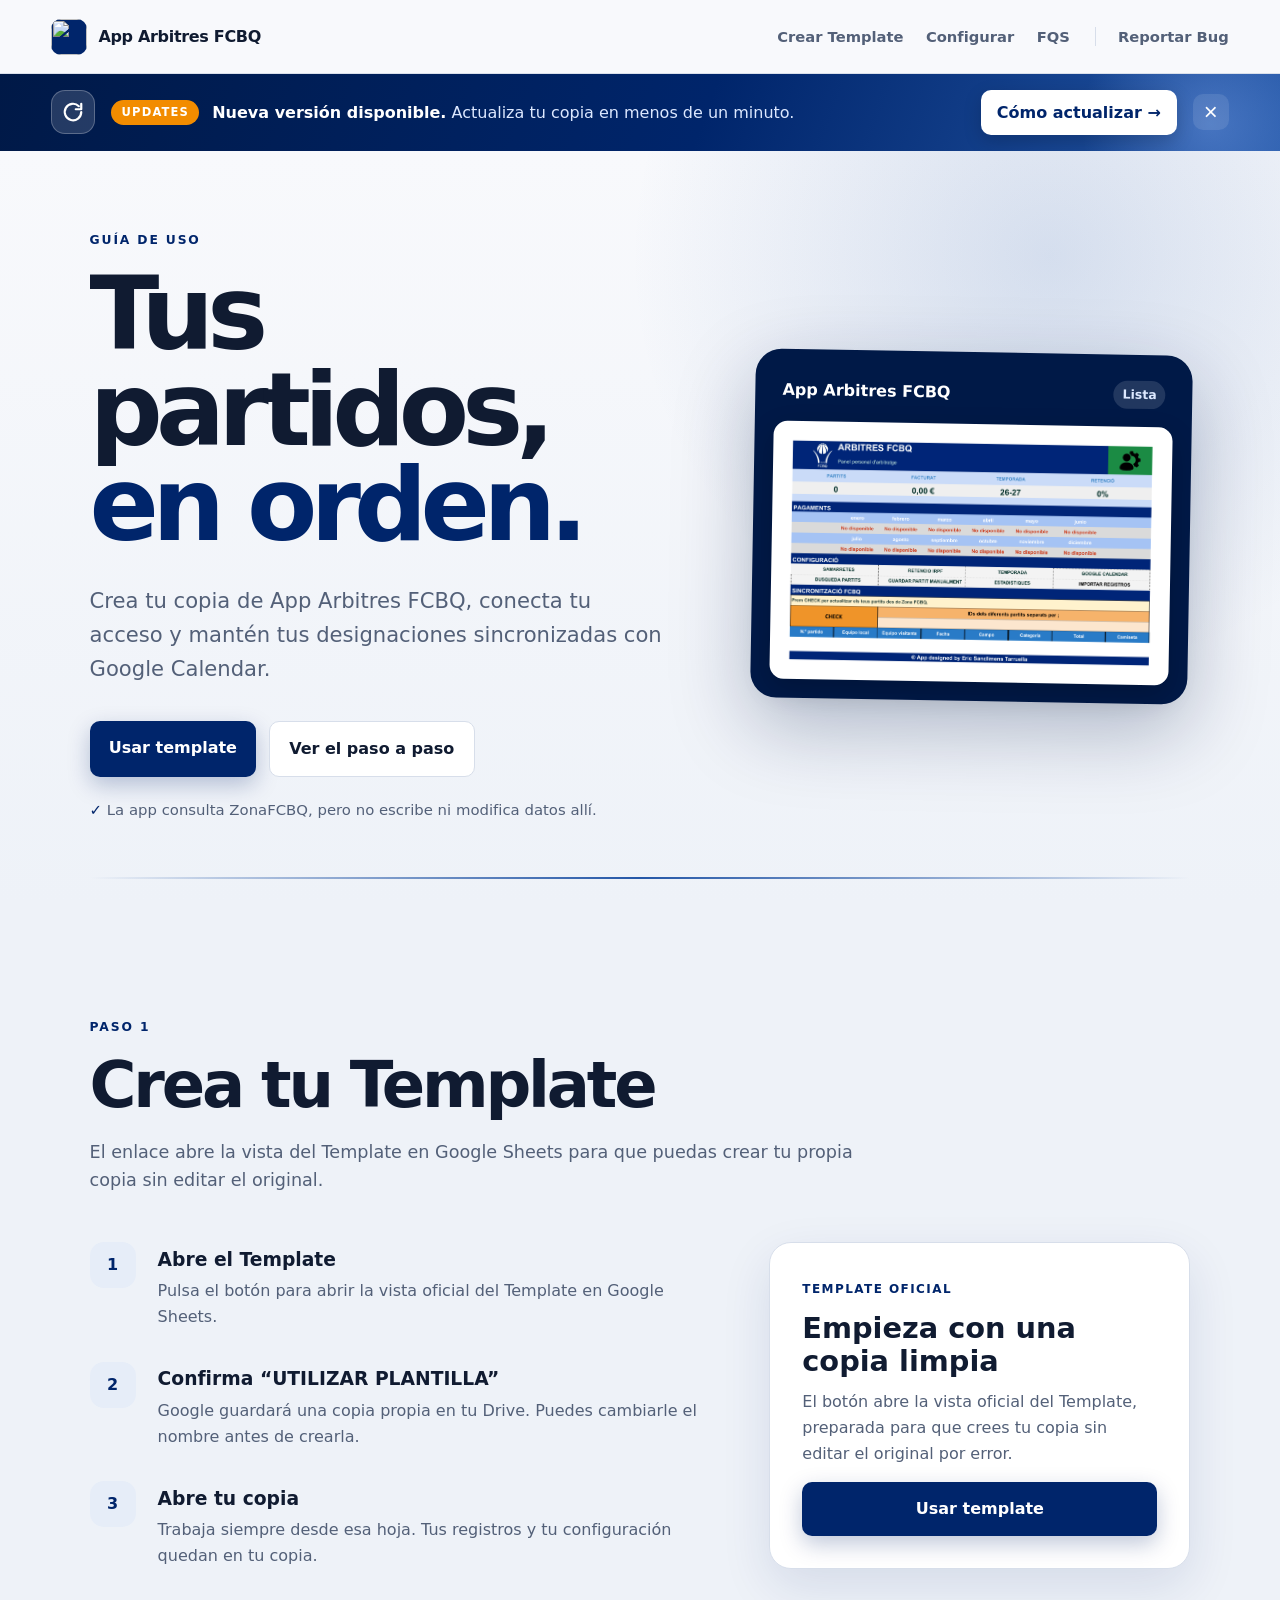
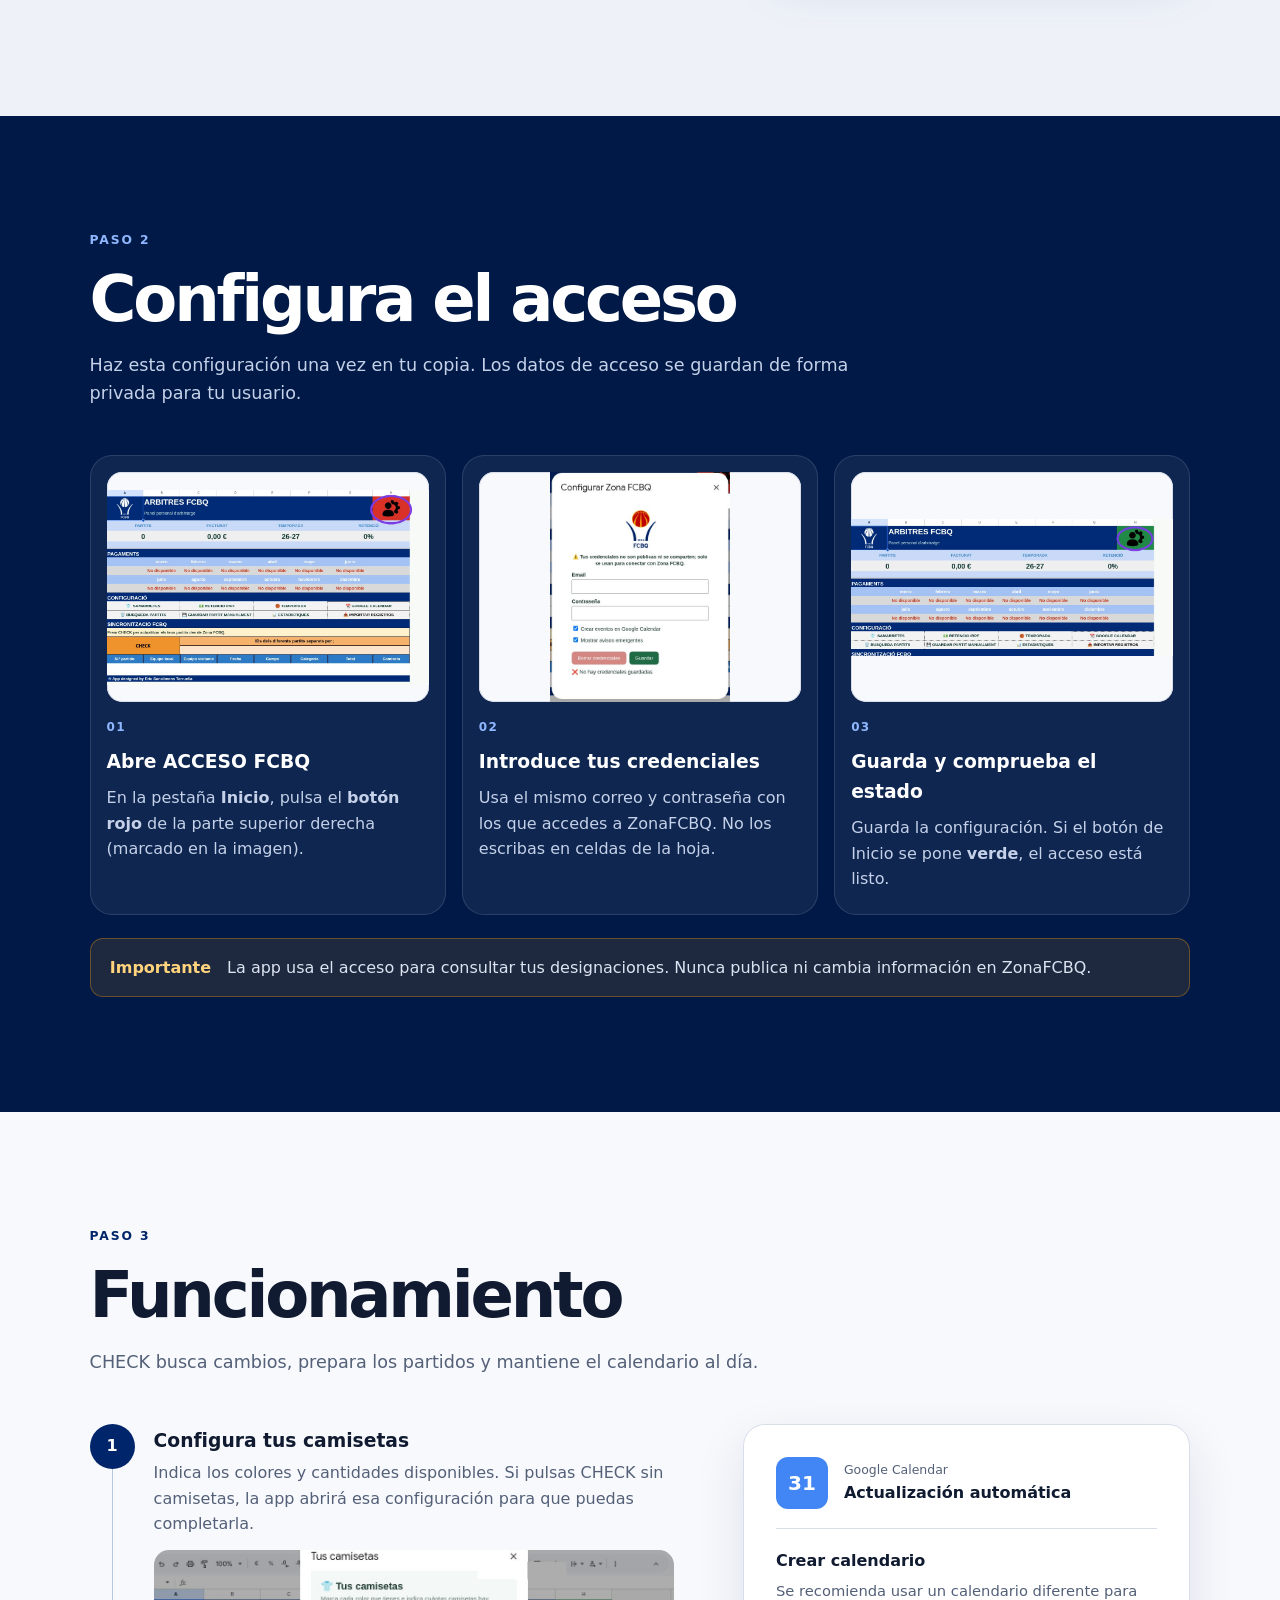
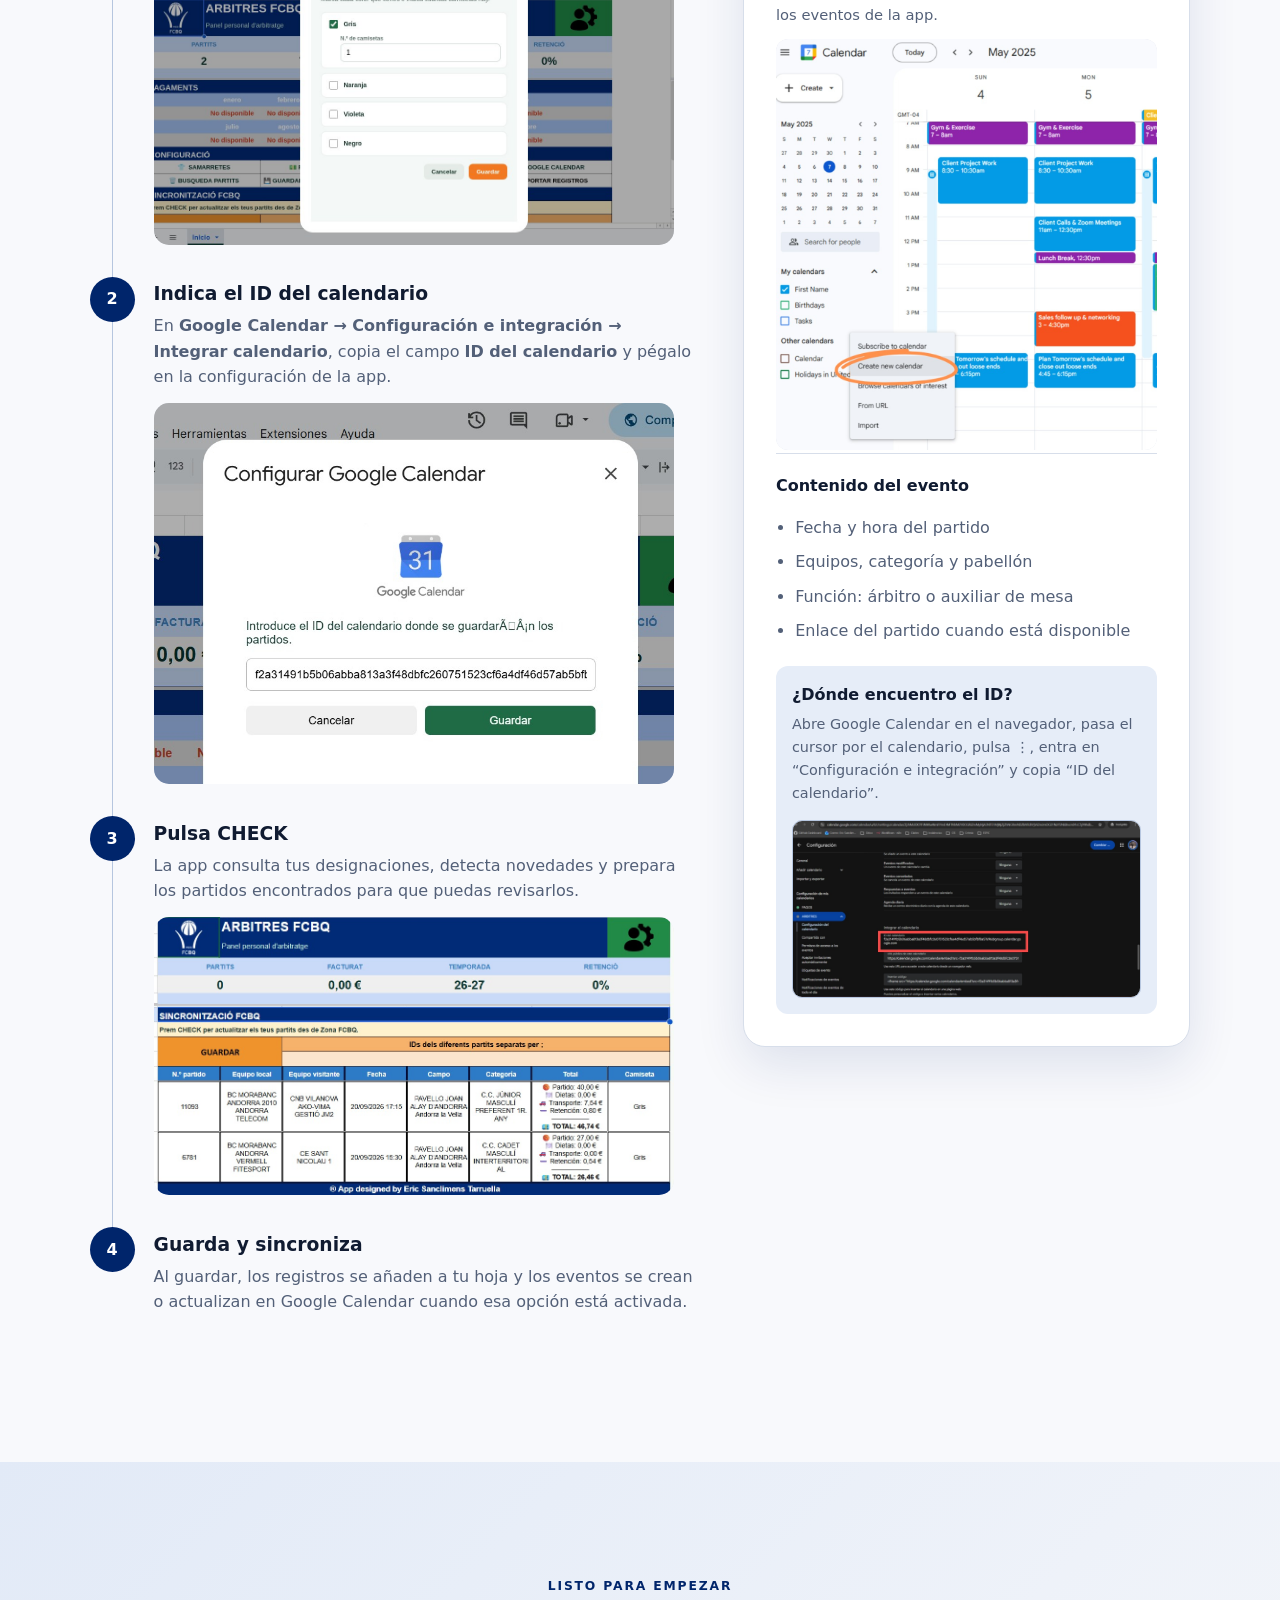
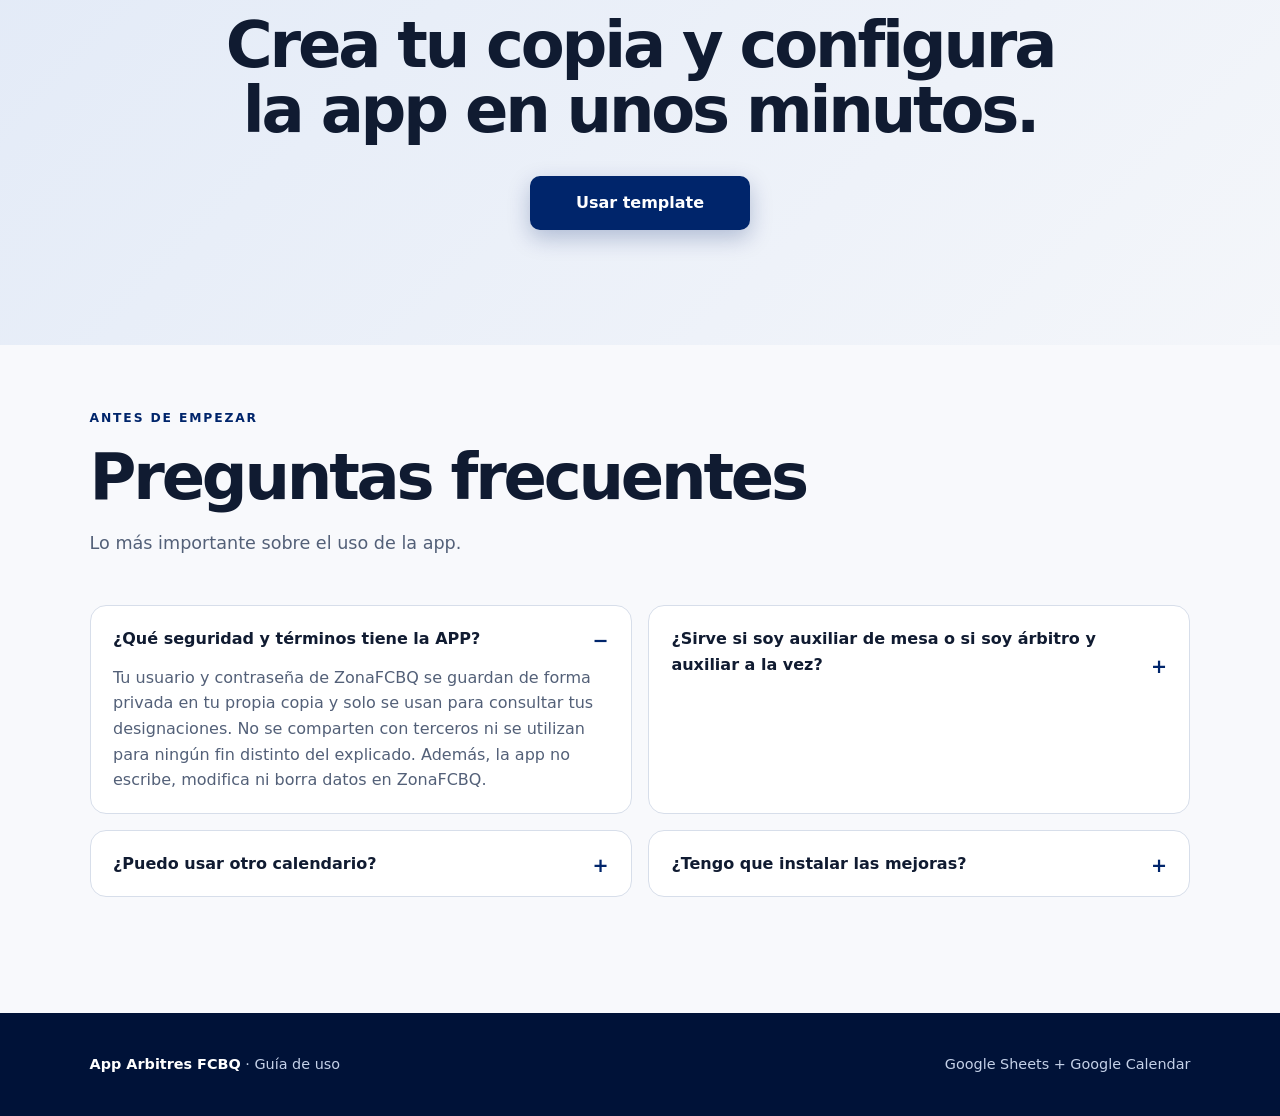
==== commit e4961563: "Home: banner Updates más llamativo Updated the update notice section with new styles and content." ====
--- a/index.html
+++ b/index.html
@@ -29,24 +29,35 @@
 </header>
 <div class="update-notice" id="update-notice" role="status">
 <div class="update-notice-inner">
+<span aria-hidden="true" class="update-notice-icon"><svg fill="none" height="22" stroke="#fff" stroke-linecap="round" stroke-linejoin="round" stroke-width="2.4" viewBox="0 0 24 24" width="22"><path d="M21 12a9 9 0 1 1-2.64-6.36"/><polyline points="21 3 21 9 15 9"/></svg></span>
+<div class="update-notice-text">
 <span class="update-notice-tag">Updates</span>
-<p>Hay una nueva versión de la app. <a href="/updates">Mira cómo actualizar tu copia</a>.</p>
+<p><strong>Nueva versión disponible.</strong> Actualiza tu copia en menos de un minuto.</p>
+</div>
+<a class="update-notice-cta" href="/updates">Cómo actualizar <span aria-hidden="true">&rarr;</span></a>
 <button aria-label="Cerrar aviso" class="update-notice-close" type="button">&times;</button>
 </div>
 </div>
 <style>
-.update-notice{padding:.9rem clamp(1.2rem,4vw,4rem);background:var(--mint);border-bottom:1px solid var(--line)}
+.update-notice{position:relative;overflow:hidden;padding:1rem clamp(1.2rem,4vw,4rem);background:linear-gradient(110deg,var(--night) 0%,var(--teal) 55%,var(--teal2) 100%);color:#fff;box-shadow:0 10px 30px rgba(0,25,71,.22)}
+.update-notice::after{content:"";position:absolute;right:-60px;top:-80px;width:260px;height:260px;border-radius:50%;background:radial-gradient(circle,rgba(143,183,255,.35),transparent 70%);pointer-events:none}
 .update-notice[hidden]{display:none}
-.update-notice-inner{display:flex;align-items:center;gap:.9rem;max-width:1200px;margin:0 auto}
-.update-notice-tag{flex:none;padding:.2rem .6rem;border-radius:999px;background:var(--teal);color:#fff;font-size:.75rem;font-weight:850;letter-spacing:.08em;text-transform:uppercase}
-.update-notice p{margin:0;flex:1;font-size:.95rem;color:var(--ink)}
-.update-notice a{color:var(--teal);font-weight:800}
-.update-notice-close{flex:none;width:34px;height:34px;border:0;border-radius:10px;background:transparent;color:var(--muted);font-size:1.5rem;line-height:1;cursor:pointer}
-.update-notice-close:hover{background:rgba(0,37,107,.08);color:var(--teal)}
-@media(max-width:560px){.update-notice-inner{align-items:flex-start}.update-notice-tag{margin-top:.1rem}}
+.update-notice-inner{position:relative;z-index:1;display:flex;align-items:center;gap:1rem;max-width:1200px;margin:0 auto}
+.update-notice-icon{flex:none;display:grid;place-items:center;width:44px;height:44px;border-radius:14px;background:rgba(255,255,255,.14);border:1px solid rgba(255,255,255,.25);animation:fcbqSpin 3.5s ease-in-out infinite}
+.update-notice-text{flex:1;display:flex;align-items:center;gap:.8rem;flex-wrap:wrap}
+.update-notice-tag{flex:none;padding:.22rem .65rem;border-radius:999px;background:var(--orange);color:#fff;font-size:.72rem;font-weight:850;letter-spacing:.1em;text-transform:uppercase}
+.update-notice p{margin:0;font-size:1rem;color:#dce8ff}
+.update-notice p strong{color:#fff}
+.update-notice-cta{flex:none;padding:.6rem 1rem;border-radius:10px;background:#fff;color:var(--teal);font-weight:850;text-decoration:none;box-shadow:0 6px 18px rgba(0,0,0,.18);transition:transform .18s ease}
+.update-notice-cta:hover{transform:translateY(-2px)}
+.update-notice-close{flex:none;width:36px;height:36px;border:0;border-radius:10px;background:rgba(255,255,255,.1);color:#fff;font-size:1.5rem;line-height:1;cursor:pointer}
+.update-notice-close:hover{background:rgba(255,255,255,.22)}
+@keyframes fcbqSpin{0%,70%{transform:rotate(0)}100%{transform:rotate(360deg)}}
+@media(prefers-reduced-motion:reduce){.update-notice-icon{animation:none}}
+@media(max-width:700px){.update-notice-inner{flex-wrap:wrap;gap:.8rem}.update-notice-text{flex:1 1 calc(100% - 110px)}.update-notice-cta{order:4;flex:1 1 100%;text-align:center}.update-notice-close{position:absolute;top:0;right:0}.update-notice-text{padding-right:2.6rem}}
 </style>
 <script>
-(function(){var n=document.getElementById("update-notice"),k="fcbq-update-notice-closed";try{if(localStorage.getItem(k)==="1"){n.hidden=true;}}catch(e){}
+(function(){var n=document.getElementById("update-notice"),k="fcbq-update-notice-closed-v2";try{if(localStorage.getItem(k)==="1"){n.hidden=true;}}catch(e){}
 n.querySelector(".update-notice-close").addEventListener("click",function(){n.hidden=true;try{localStorage.setItem(k,"1");}catch(e){}});})();
 </script>
 <main id="contenido">
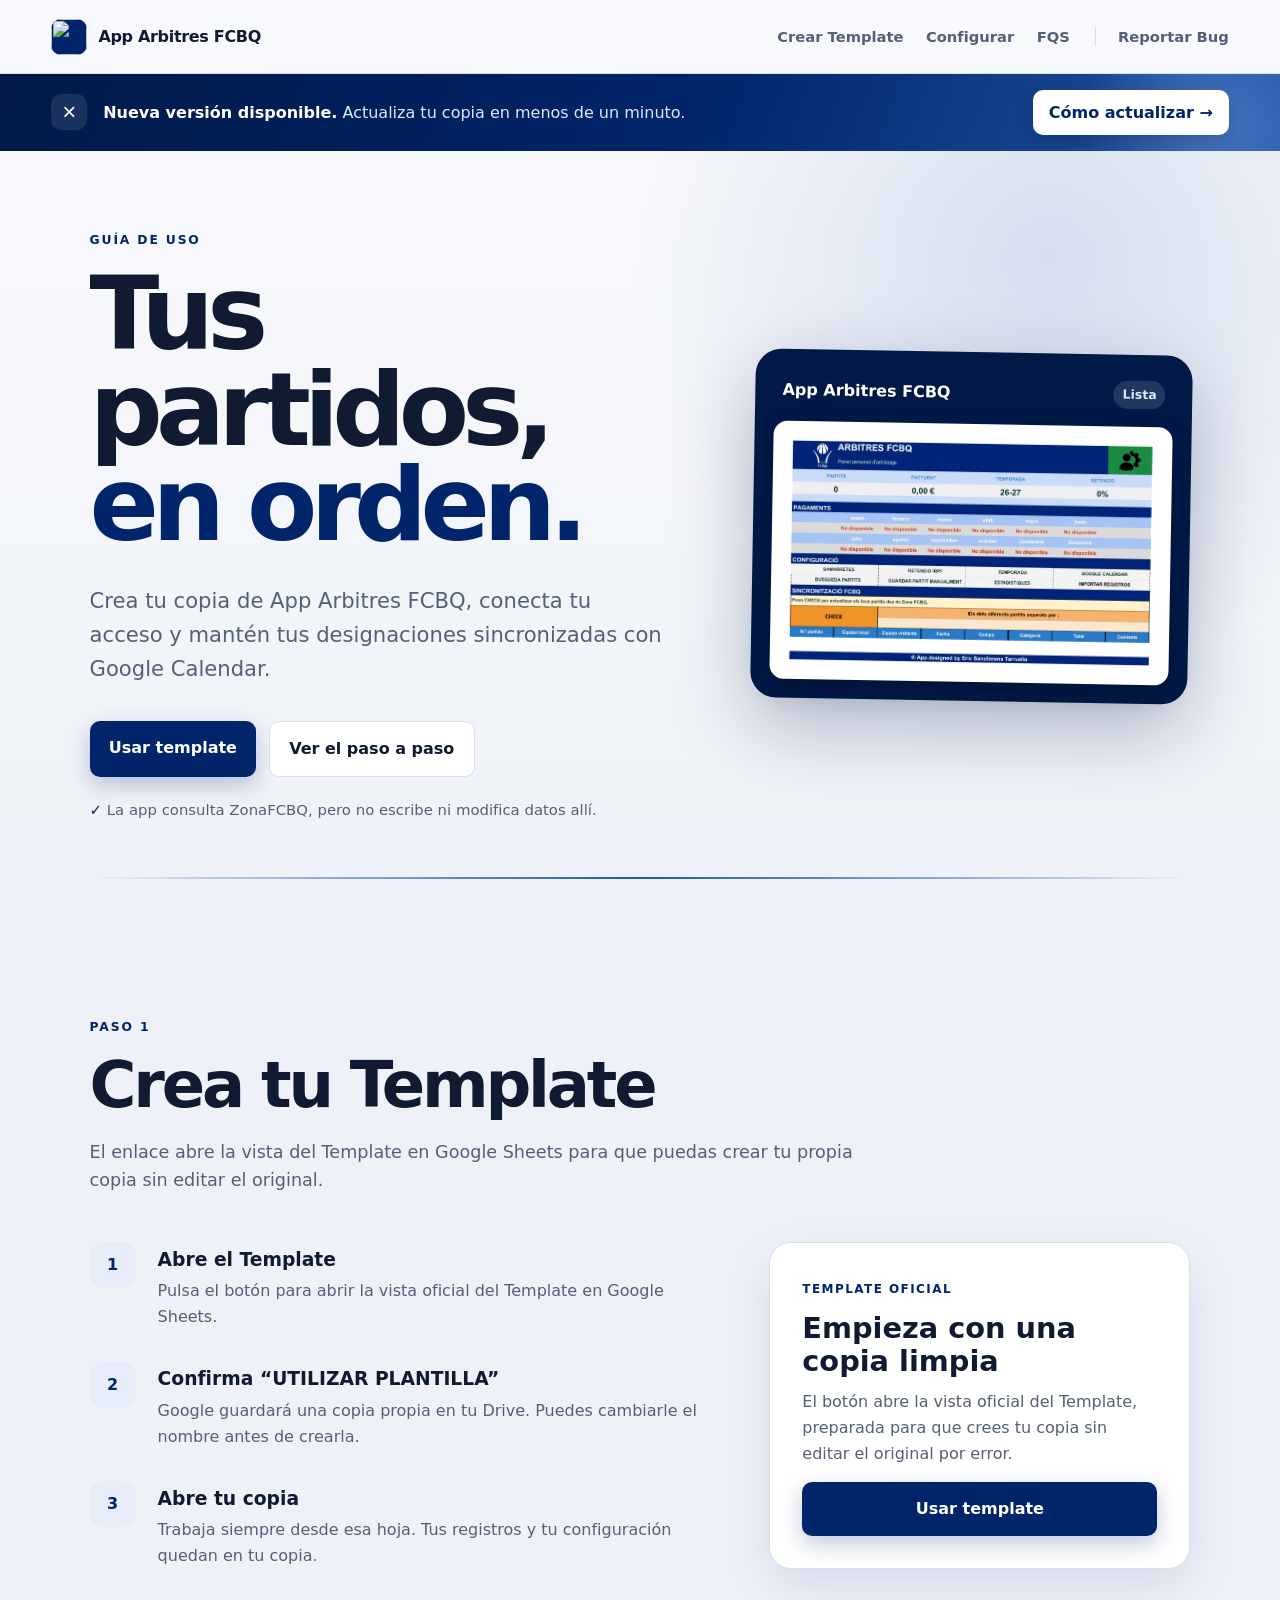
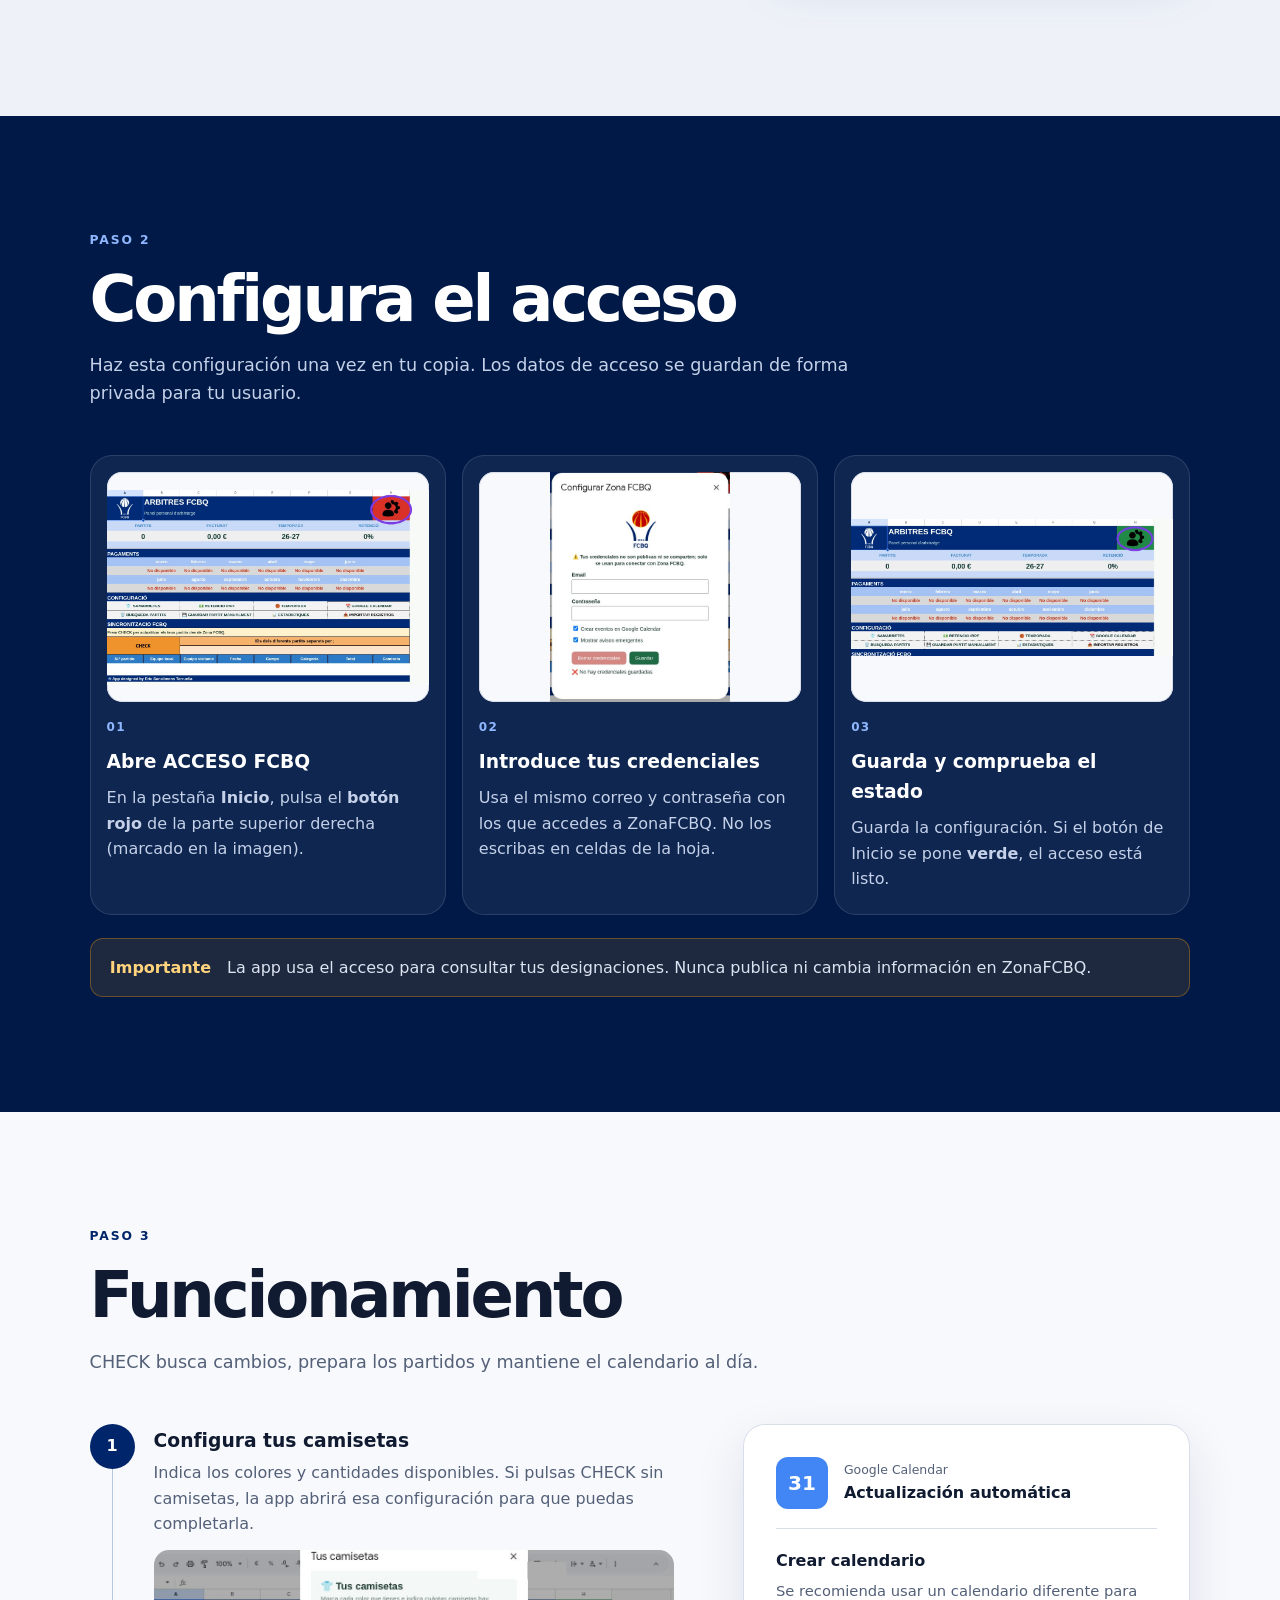
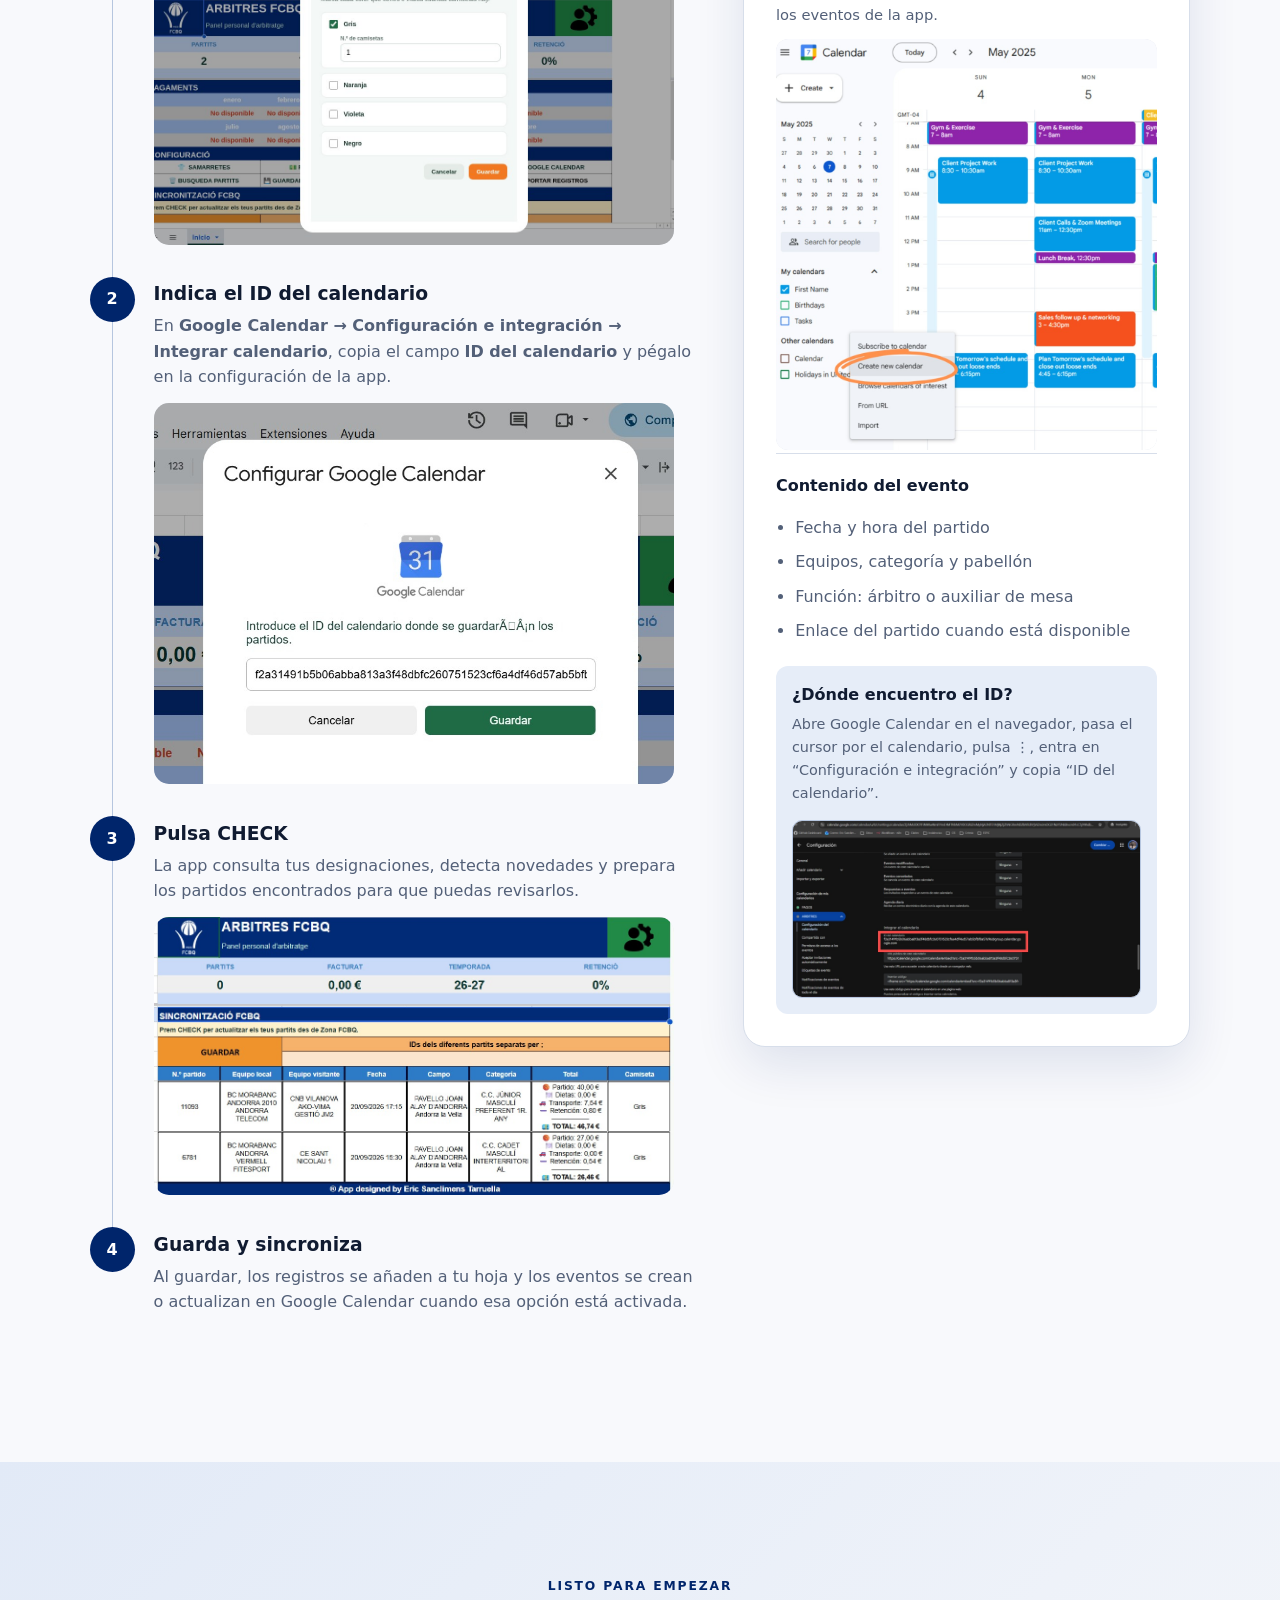
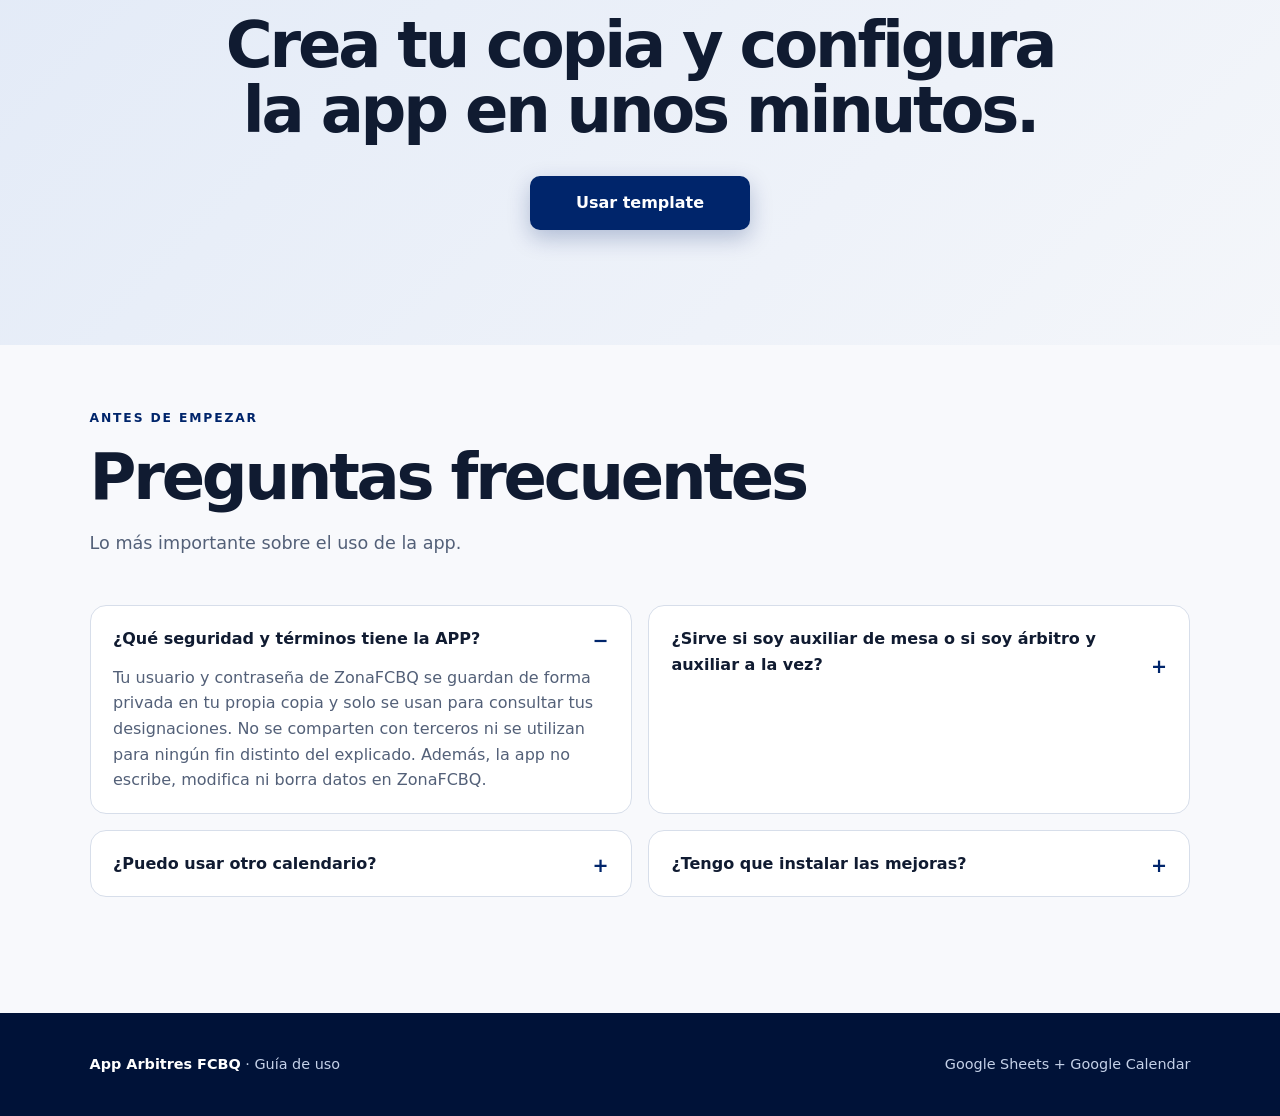
==== commit 75aa62f3: "Home: banner sin icono ni etiqueta, X a la izquierda" ====
--- a/index.html
+++ b/index.html
@@ -29,13 +29,11 @@
 </header>
 <div class="update-notice" id="update-notice" role="status">
 <div class="update-notice-inner">
-<span aria-hidden="true" class="update-notice-icon"><svg fill="none" height="22" stroke="#fff" stroke-linecap="round" stroke-linejoin="round" stroke-width="2.4" viewBox="0 0 24 24" width="22"><path d="M21 12a9 9 0 1 1-2.64-6.36"/><polyline points="21 3 21 9 15 9"/></svg></span>
+<button aria-label="Cerrar aviso" class="update-notice-close" type="button">&times;</button>
 <div class="update-notice-text">
-<span class="update-notice-tag">Updates</span>
 <p><strong>Nueva versión disponible.</strong> Actualiza tu copia en menos de un minuto.</p>
 </div>
 <a class="update-notice-cta" href="/updates">Cómo actualizar <span aria-hidden="true">&rarr;</span></a>
-<button aria-label="Cerrar aviso" class="update-notice-close" type="button">&times;</button>
 </div>
 </div>
 <style>
@@ -43,18 +41,14 @@
 .update-notice::after{content:"";position:absolute;right:-60px;top:-80px;width:260px;height:260px;border-radius:50%;background:radial-gradient(circle,rgba(143,183,255,.35),transparent 70%);pointer-events:none}
 .update-notice[hidden]{display:none}
 .update-notice-inner{position:relative;z-index:1;display:flex;align-items:center;gap:1rem;max-width:1200px;margin:0 auto}
-.update-notice-icon{flex:none;display:grid;place-items:center;width:44px;height:44px;border-radius:14px;background:rgba(255,255,255,.14);border:1px solid rgba(255,255,255,.25);animation:fcbqSpin 3.5s ease-in-out infinite}
 .update-notice-text{flex:1;display:flex;align-items:center;gap:.8rem;flex-wrap:wrap}
-.update-notice-tag{flex:none;padding:.22rem .65rem;border-radius:999px;background:var(--orange);color:#fff;font-size:.72rem;font-weight:850;letter-spacing:.1em;text-transform:uppercase}
 .update-notice p{margin:0;font-size:1rem;color:#dce8ff}
 .update-notice p strong{color:#fff}
 .update-notice-cta{flex:none;padding:.6rem 1rem;border-radius:10px;background:#fff;color:var(--teal);font-weight:850;text-decoration:none;box-shadow:0 6px 18px rgba(0,0,0,.18);transition:transform .18s ease}
 .update-notice-cta:hover{transform:translateY(-2px)}
 .update-notice-close{flex:none;width:36px;height:36px;border:0;border-radius:10px;background:rgba(255,255,255,.1);color:#fff;font-size:1.5rem;line-height:1;cursor:pointer}
 .update-notice-close:hover{background:rgba(255,255,255,.22)}
-@keyframes fcbqSpin{0%,70%{transform:rotate(0)}100%{transform:rotate(360deg)}}
-@media(prefers-reduced-motion:reduce){.update-notice-icon{animation:none}}
-@media(max-width:700px){.update-notice-inner{flex-wrap:wrap;gap:.8rem}.update-notice-text{flex:1 1 calc(100% - 110px)}.update-notice-cta{order:4;flex:1 1 100%;text-align:center}.update-notice-close{position:absolute;top:0;right:0}.update-notice-text{padding-right:2.6rem}}
+@media(max-width:700px){.update-notice-inner{flex-wrap:wrap;gap:.8rem}.update-notice-text{flex:1 1 calc(100% - 52px)}.update-notice-cta{order:4;flex:1 1 100%;text-align:center}}
 </style>
 <script>
 (function(){var n=document.getElementById("update-notice"),k="fcbq-update-notice-closed-v2";try{if(localStorage.getItem(k)==="1"){n.hidden=true;}}catch(e){}
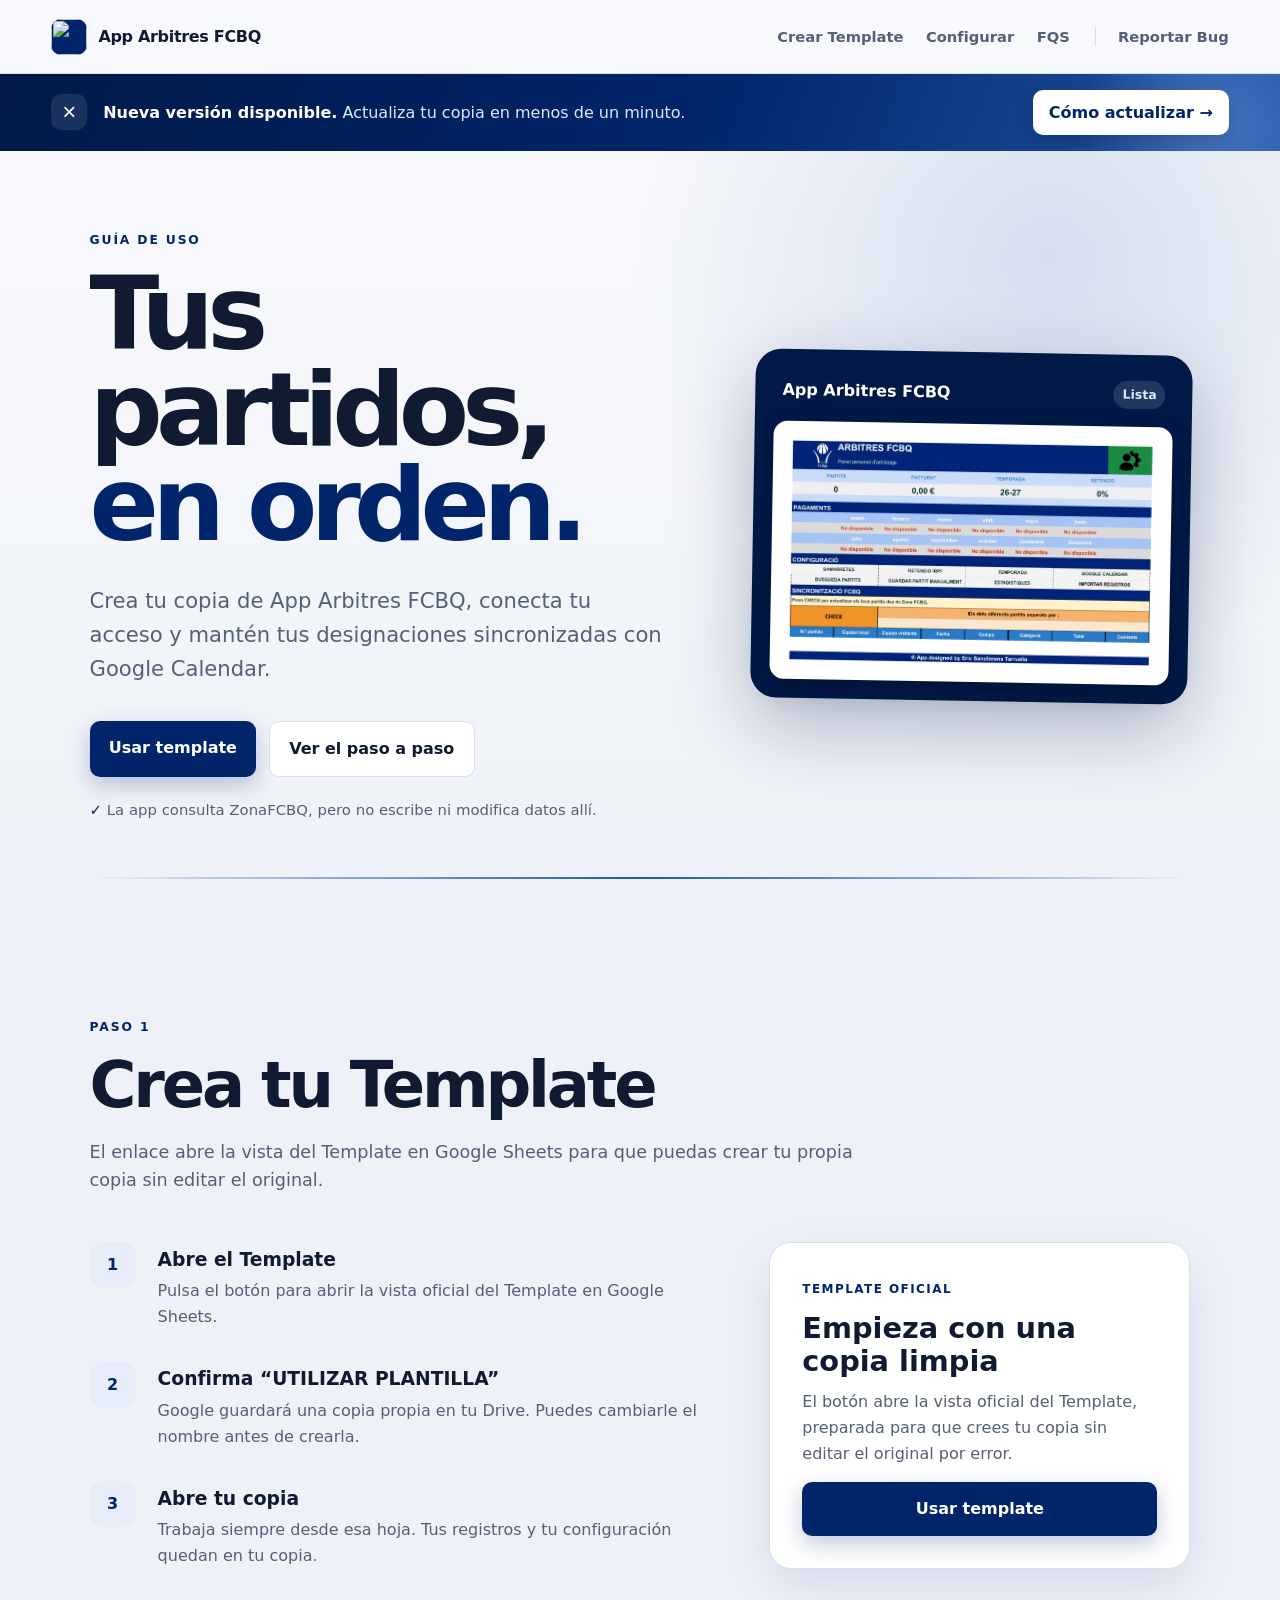
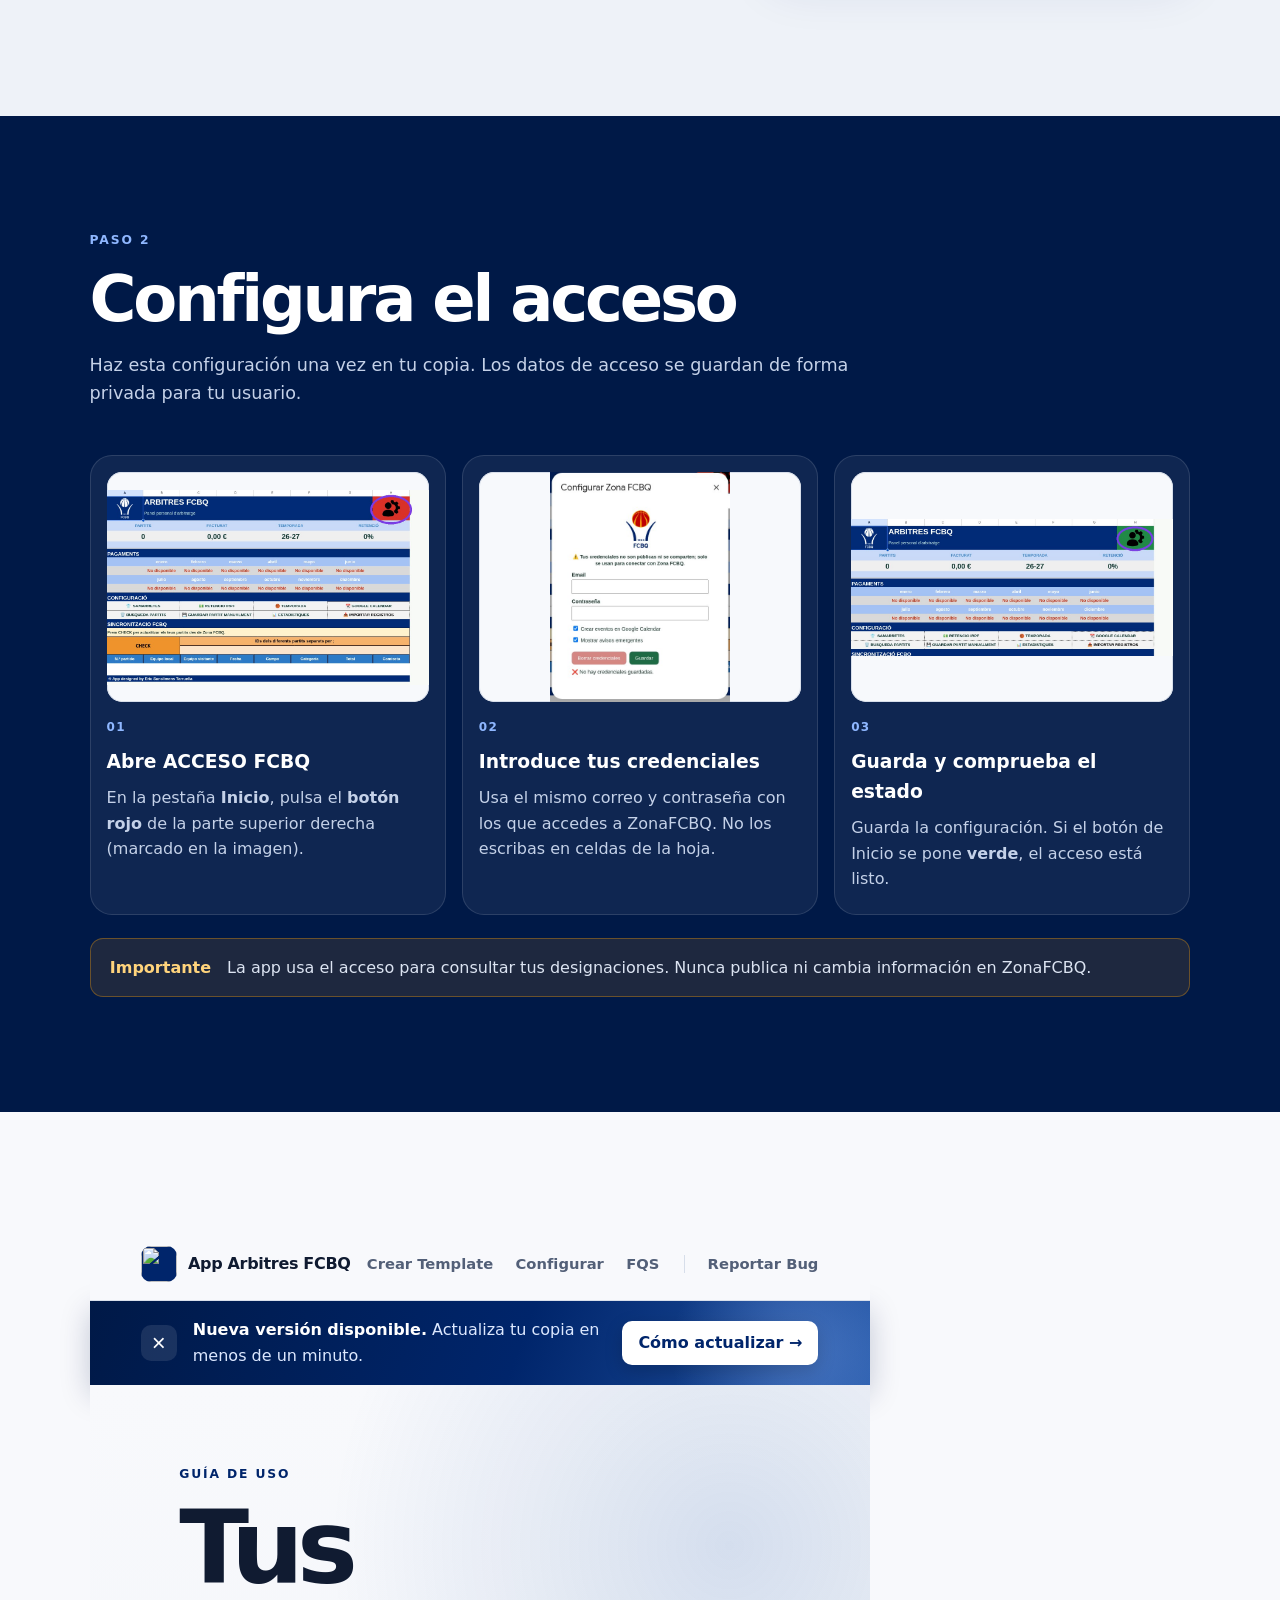
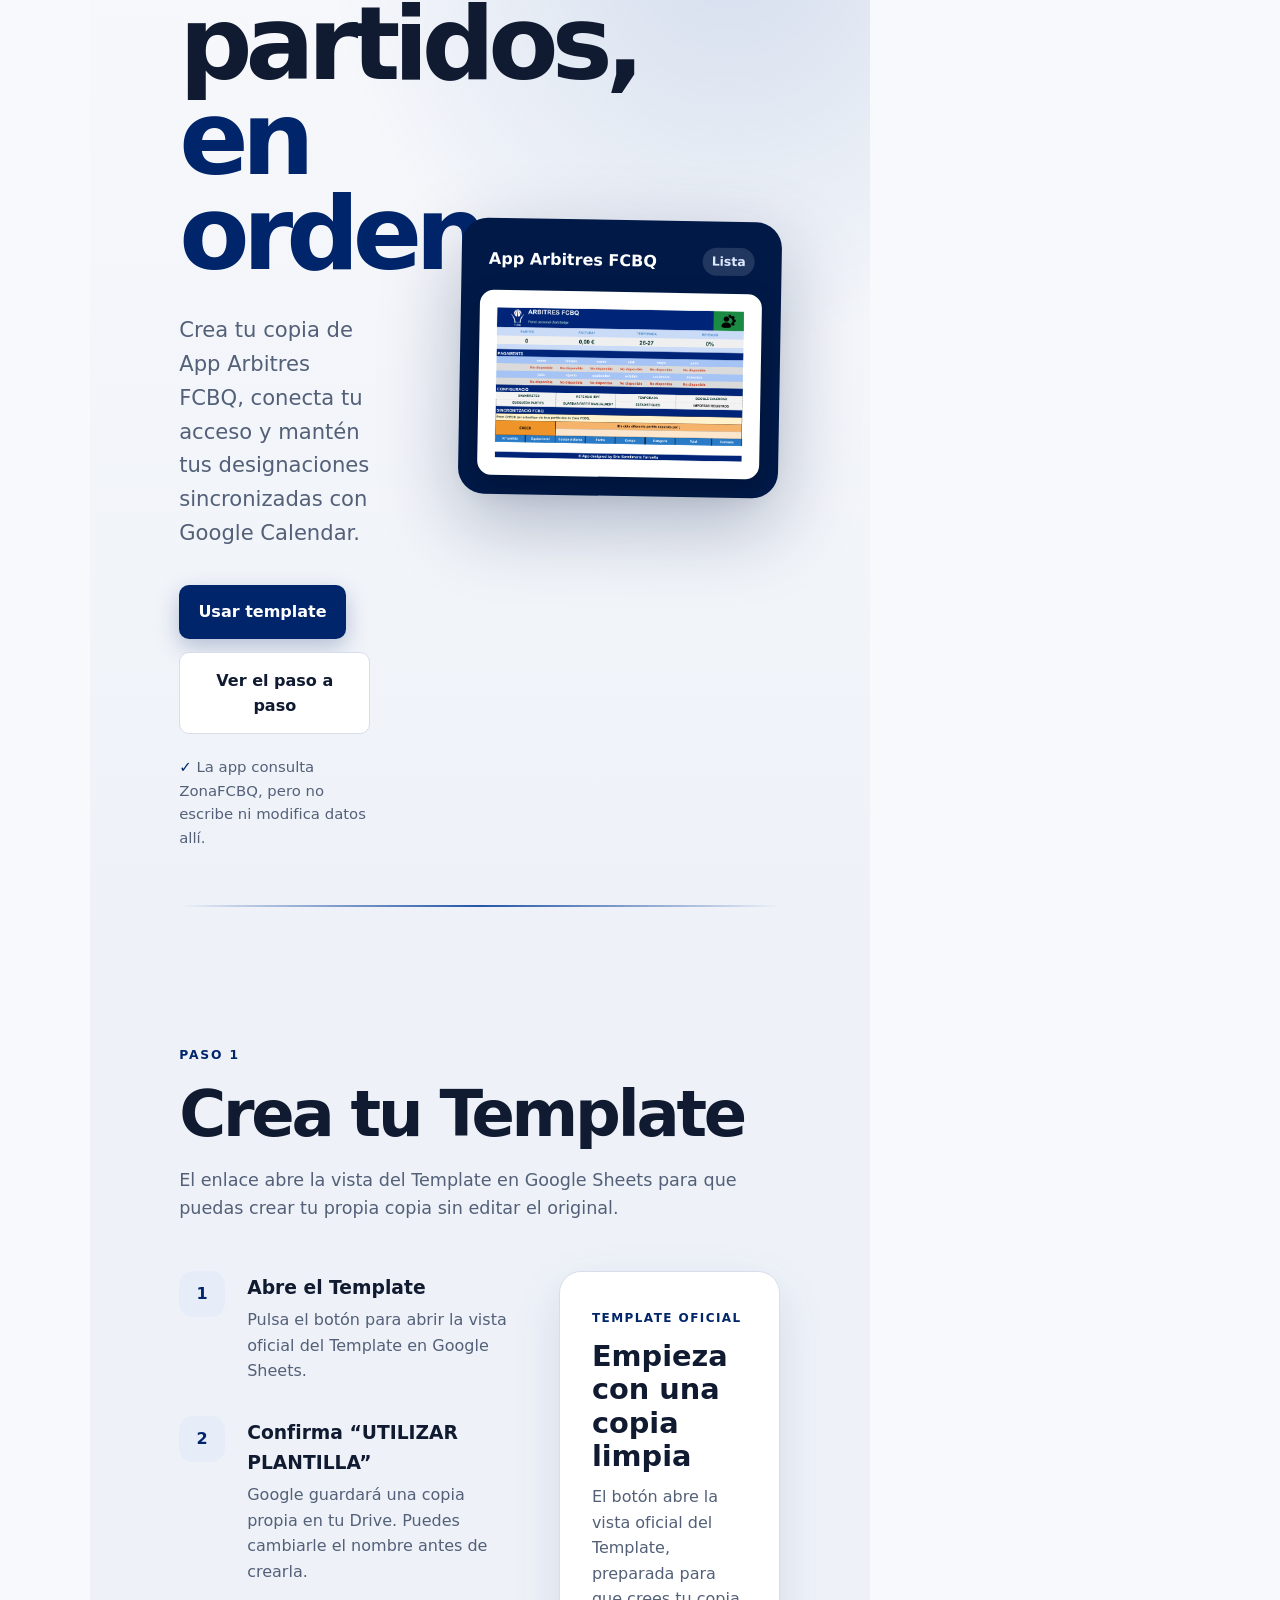
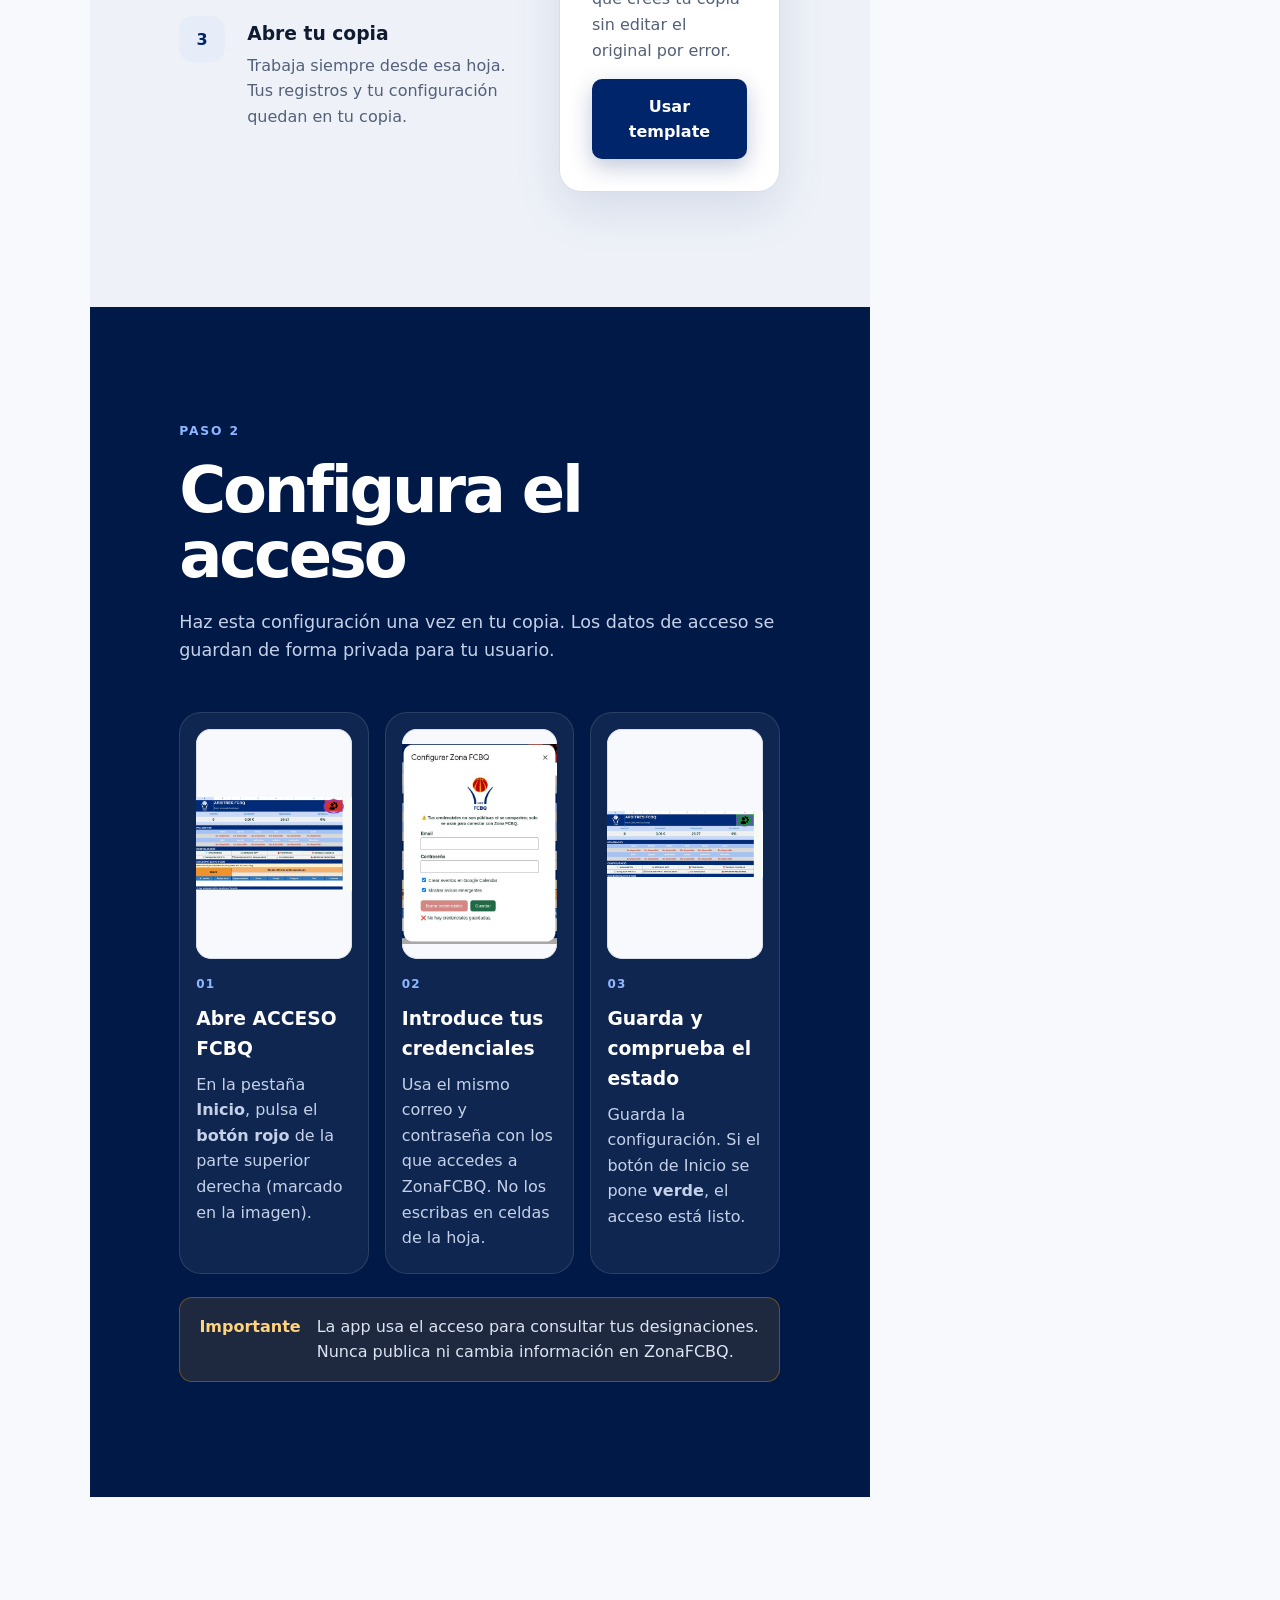
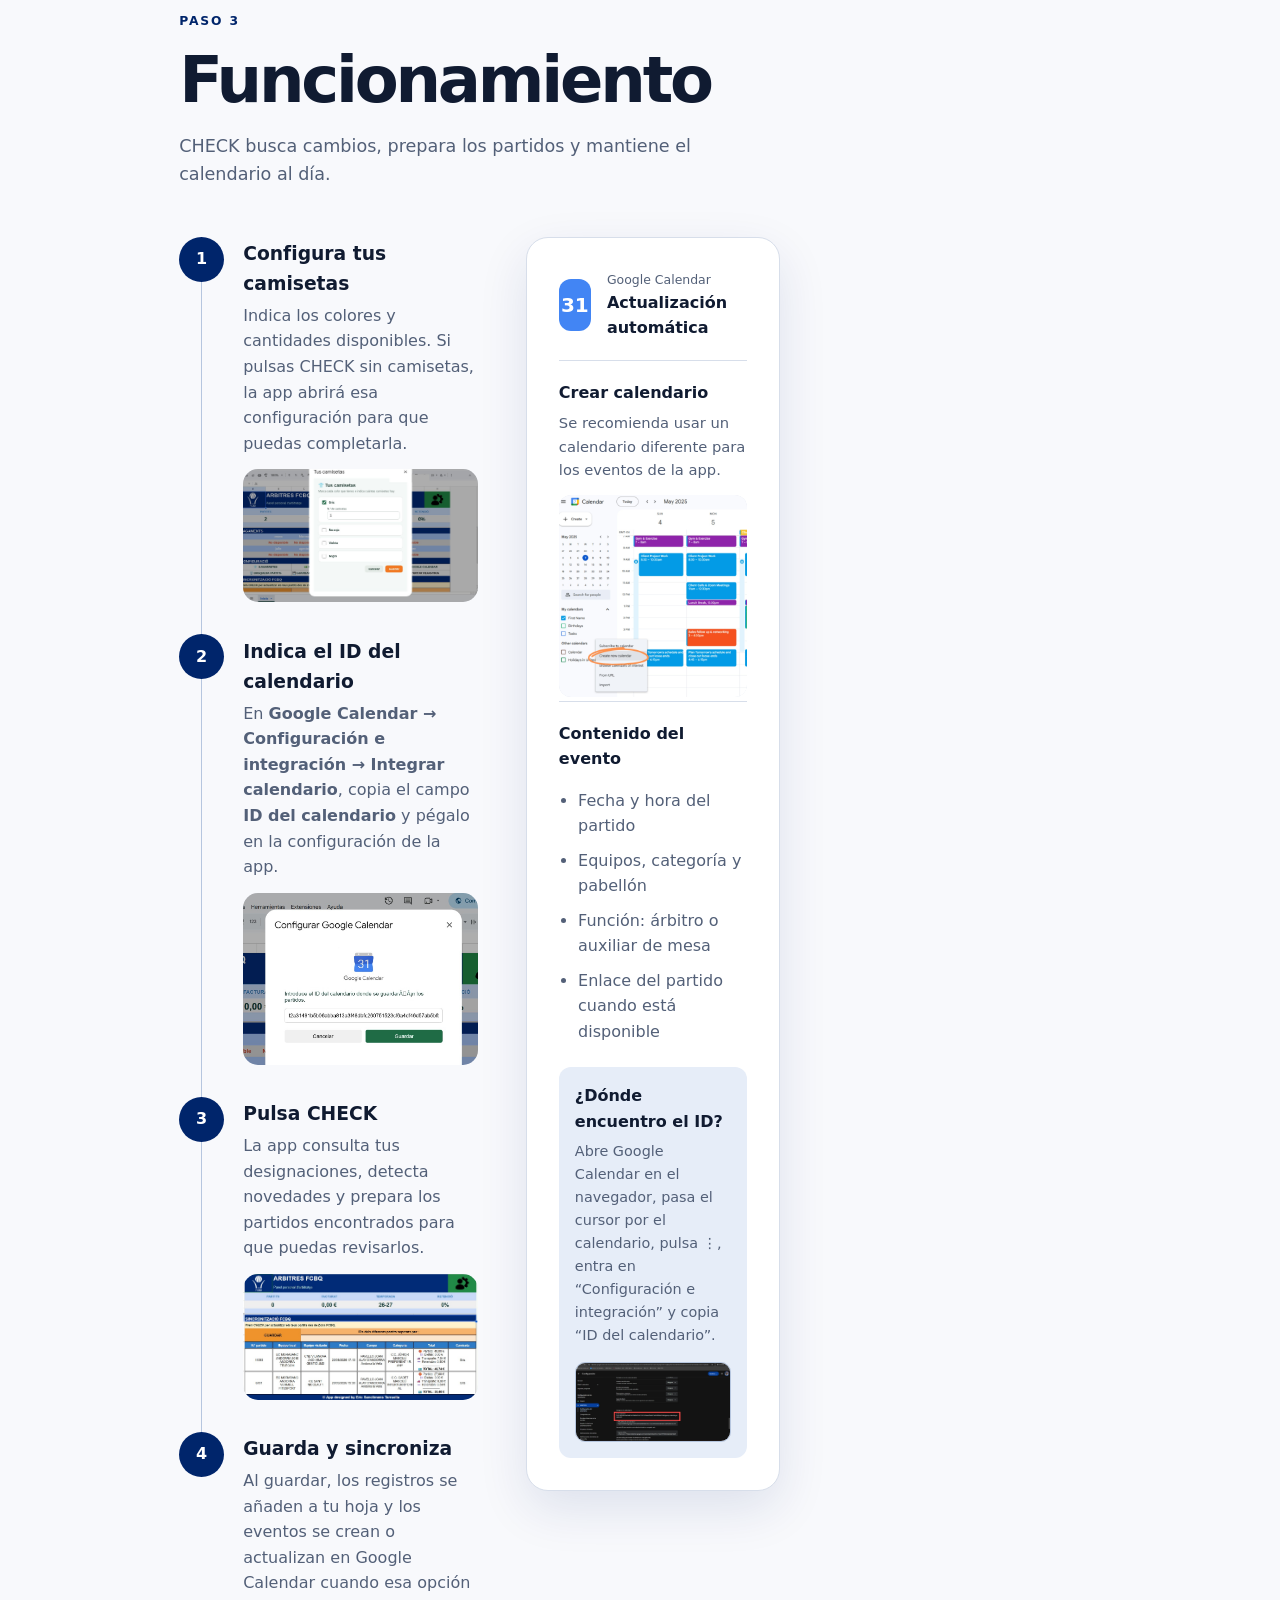
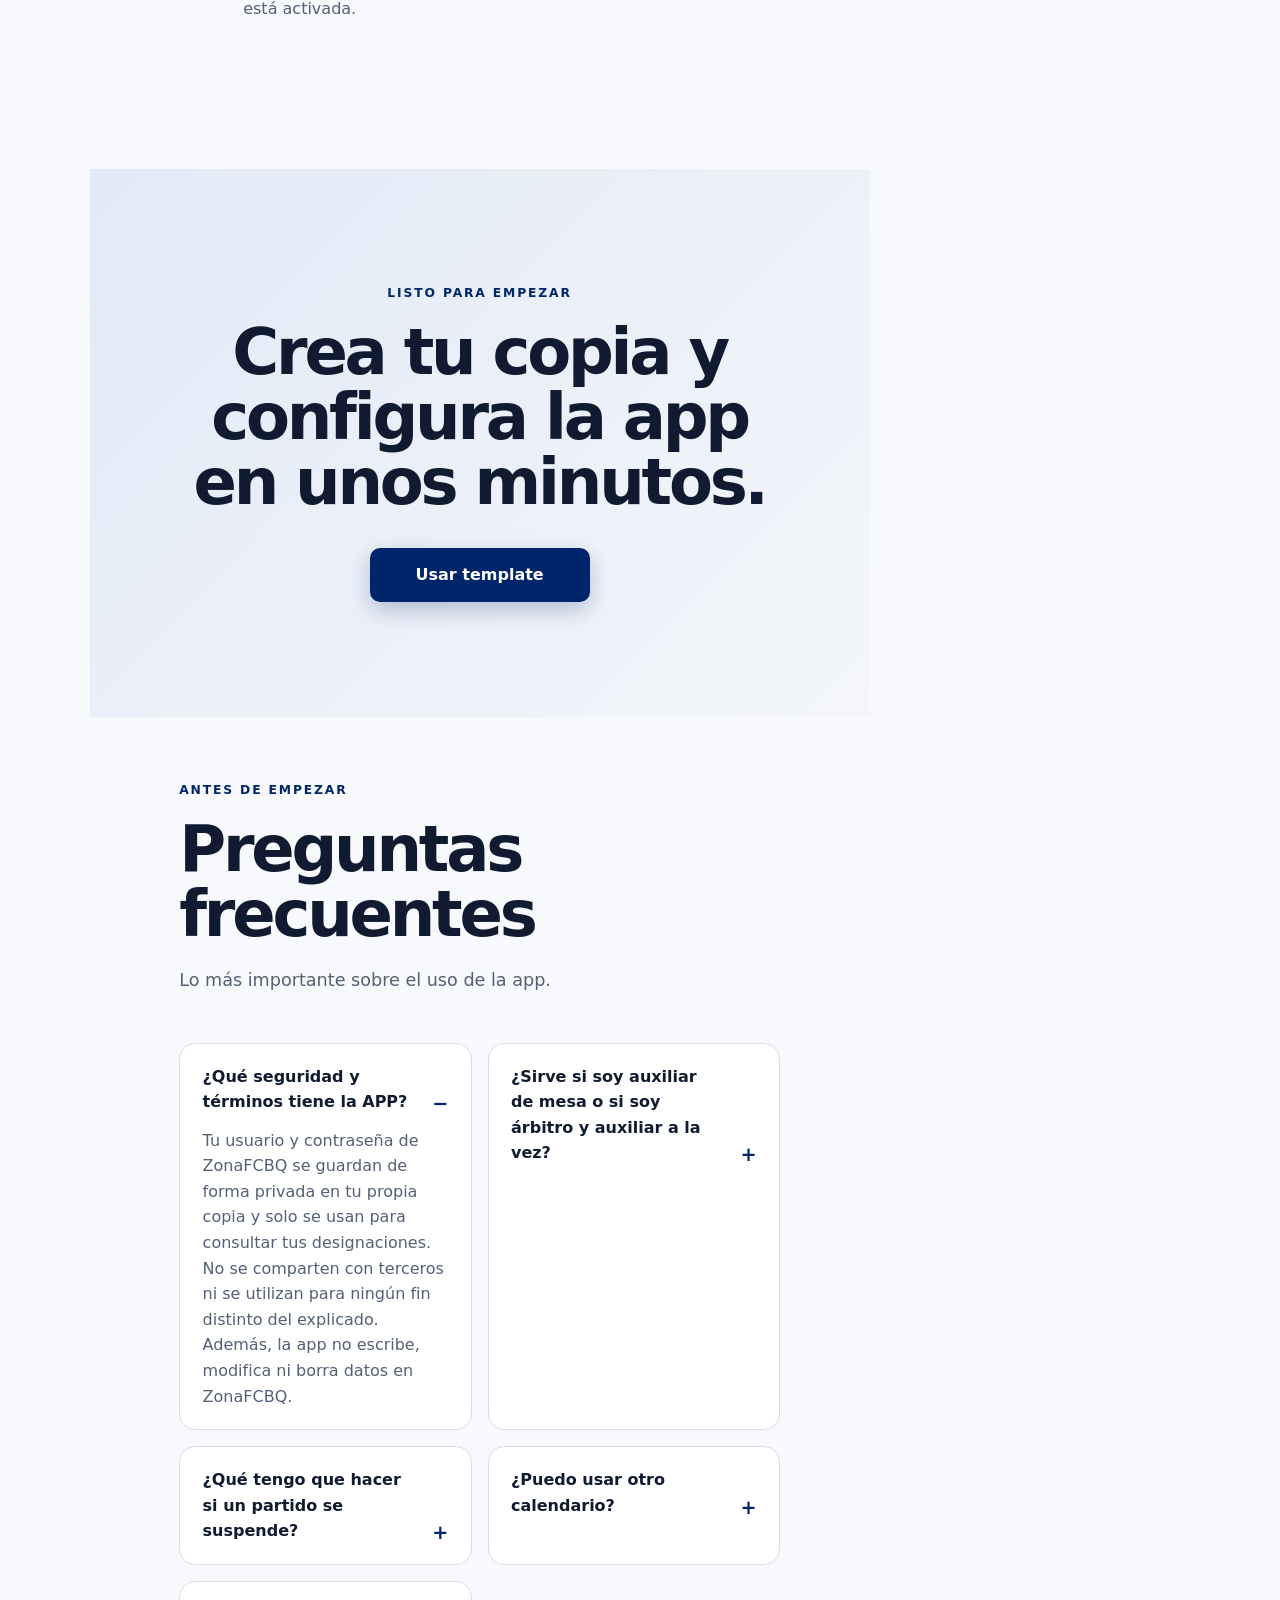
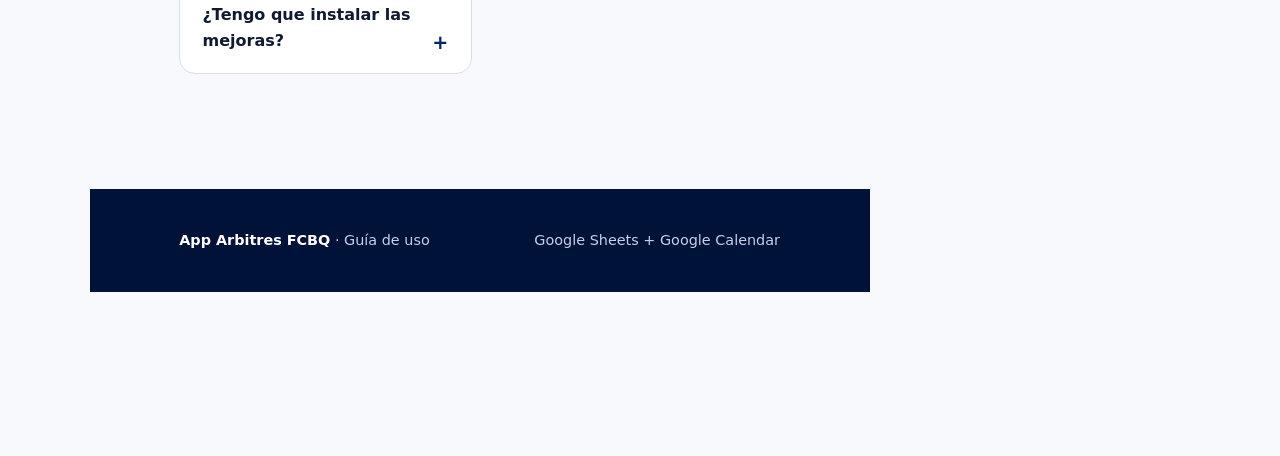
==== commit 67669c17: "Añade FAQ de partido suspendido con captura de la papelera" ====
--- a/index.html
+++ b/index.html
@@ -120,6 +120,127 @@
 <aside class="notice"><strong>Importante</strong><p>La app usa el acceso para consultar tus designaciones. Nunca publica ni cambia información en ZonaFCBQ.</p></aside>
 </section><section class="section" id="check">
 <div class="section-heading">
+
+<html lang="es">
+<head>
+<meta charset="utf-8"/>
+<meta content="width=device-width, initial-scale=1" name="viewport"/>
+<meta content="Guía de uso de App Arbitres FCBQ: crea tu copia, configura el acceso y sincroniza tus partidos con Google Calendar." name="description"/>
+<meta content="#00256b" name="theme-color"/>
+<meta content="App Arbitres FCBQ · Guía de uso" property="og:title"/>
+<meta content="Empieza en tres pasos: crea tu Template, configura el acceso y usa CHECK con Google Calendar." property="og:description"/>
+<meta content="website" property="og:type"/>
+<title>App Arbitres FCBQ · Guía de uso</title>
+<link href="https://encrypted-tbn0.gstatic.com/images?q=tbn:ANd9GcQgW8UipBIZZAhxPPfQCuUkPiGu1UhtuuZWI9Cat6iUlzPSeads_TZZ2c0&amp;s=10" rel="icon"/>
+<link href="styles.css?v=12" rel="stylesheet"/>
+</head>
+<body>
+<a class="skip-link" href="#contenido">Saltar al contenido</a>
+<header class="site-header">
+<a aria-label="App Arbitres FCBQ, inicio" class="brand" href="#inicio">
+<img alt="" class="brand-mark" src="https://encrypted-tbn0.gstatic.com/images?q=tbn:ANd9GcQgW8UipBIZZAhxPPfQCuUkPiGu1UhtuuZWI9Cat6iUlzPSeads_TZZ2c0&amp;s=10"/>
+<span>App Arbitres FCBQ</span>
+</a>
+<nav aria-label="Navegación principal">
+
+
+
+
+<a href="#crear">Crear Template</a><a href="#configurar">Configurar</a><a href="#preguntas">FQS</a><span aria-hidden="true" class="menu-separator"></span><a href="mailto:ericsancli@gmail.com">Reportar Bug</a></nav>
+</header>
+<div class="update-notice" id="update-notice" role="status">
+<div class="update-notice-inner">
+<button aria-label="Cerrar aviso" class="update-notice-close" type="button">&times;</button>
+<div class="update-notice-text">
+<p><strong>Nueva versión disponible.</strong> Actualiza tu copia en menos de un minuto.</p>
+</div>
+<a class="update-notice-cta" href="/updates">Cómo actualizar <span aria-hidden="true">&rarr;</span></a>
+</div>
+</div>
+<style>
+.update-notice{position:relative;overflow:hidden;padding:1rem clamp(1.2rem,4vw,4rem);background:linear-gradient(110deg,var(--night) 0%,var(--teal) 55%,var(--teal2) 100%);color:#fff;box-shadow:0 10px 30px rgba(0,25,71,.22)}
+.update-notice::after{content:"";position:absolute;right:-60px;top:-80px;width:260px;height:260px;border-radius:50%;background:radial-gradient(circle,rgba(143,183,255,.35),transparent 70%);pointer-events:none}
+.update-notice[hidden]{display:none}
+.update-notice-inner{position:relative;z-index:1;display:flex;align-items:center;gap:1rem;max-width:1200px;margin:0 auto}
+.update-notice-text{flex:1;display:flex;align-items:center;gap:.8rem;flex-wrap:wrap}
+.update-notice p{margin:0;font-size:1rem;color:#dce8ff}
+.update-notice p strong{color:#fff}
+.update-notice-cta{flex:none;padding:.6rem 1rem;border-radius:10px;background:#fff;color:var(--teal);font-weight:850;text-decoration:none;box-shadow:0 6px 18px rgba(0,0,0,.18);transition:transform .18s ease}
+.update-notice-cta:hover{transform:translateY(-2px)}
+.update-notice-close{flex:none;width:36px;height:36px;border:0;border-radius:10px;background:rgba(255,255,255,.1);color:#fff;font-size:1.5rem;line-height:1;cursor:pointer}
+.update-notice-close:hover{background:rgba(255,255,255,.22)}
+@media(max-width:700px){.update-notice-inner{flex-wrap:wrap;gap:.8rem}.update-notice-text{flex:1 1 calc(100% - 52px)}.update-notice-cta{order:4;flex:1 1 100%;text-align:center}}
+</style>
+<script>
+(function(){var n=document.getElementById("update-notice"),k="fcbq-update-notice-closed-v2";try{if(localStorage.getItem(k)==="1"){n.hidden=true;}}catch(e){}
+n.querySelector(".update-notice-close").addEventListener("click",function(){n.hidden=true;try{localStorage.setItem(k,"1");}catch(e){}});})();
+</script>
+<main id="contenido">
+<section class="hero" id="inicio">
+<div class="hero-copy">
+<p class="eyebrow">Guía de uso</p>
+<h1>Tus partidos,<br/><span>en orden.</span></h1>
+<p class="lead">Crea tu copia de App Arbitres FCBQ, conecta tu acceso y mantén tus designaciones sincronizadas con Google Calendar.</p>
+<div class="hero-actions">
+<a class="button primary" href="https://docs.google.com/spreadsheets/d/1Ps2bw4J5jRtbD7Zsv2n4DCbb6CW53_wW56JigzTve00/template/preview" rel="noopener" target="_blank">Usar template</a>
+<a class="button secondary" href="#check">Ver el paso a paso</a>
+</div>
+<p class="privacy-note"><span aria-hidden="true">✓</span> La app consulta ZonaFCBQ, pero no escribe ni modifica datos allí.</p>
+</div>
+<div aria-label="Resumen del proceso" class="app-preview">
+<div class="preview-top"><span>App Arbitres FCBQ</span><span class="status-dot">Lista</span></div>
+<div class="preview-image-card">
+<img alt="Panel principal de App Arbitres FCBQ" src="1-2-app-panel-preview.png"/>
+</div>
+</div>
+</section><section class="section step-section" id="crear">
+<div class="section-heading">
+<p class="eyebrow">Paso 1</p>
+<h2>Crea tu Template</h2>
+<p>El enlace abre la vista del Template en Google Sheets para que puedas crear tu propia copia sin editar el original.</p>
+</div>
+<div class="instruction-grid">
+<ol class="numbered-steps">
+<li><span>1</span><div><h3>Abre el Template</h3><p>Pulsa el botón para abrir la vista oficial del Template en Google Sheets.</p></div></li>
+<li><span>2</span><div><h3>Confirma “UTILIZAR PLANTILLA”</h3><p>Google guardará una copia propia en tu Drive. Puedes cambiarle el nombre antes de crearla.</p></div></li>
+<li><span>3</span><div><h3>Abre tu copia</h3><p>Trabaja siempre desde esa hoja. Tus registros y tu configuración quedan en tu copia.</p></div></li>
+</ol>
+<aside class="action-card">
+<span class="action-label">Template oficial</span>
+<h3>Empieza con una copia limpia</h3>
+<p>El botón abre la vista oficial del Template, preparada para que crees tu copia sin editar el original por error.</p>
+<a class="button primary wide" href="https://docs.google.com/spreadsheets/d/1Ps2bw4J5jRtbD7Zsv2n4DCbb6CW53_wW56JigzTve00/template/preview" rel="noopener" target="_blank">Usar template</a>
+</aside>
+</div>
+</section><section class="section dark-section" id="configurar">
+<div class="section-heading light">
+<p class="eyebrow">Paso 2</p>
+<h2>Configura el acceso</h2>
+<p>Haz esta configuración una vez en tu copia. Los datos de acceso se guardan de forma privada para tu usuario.</p>
+</div>
+<div class="walkthrough">
+<article class="walk-card">
+<img alt="Pestaña Inicio de la hoja, con el botón rojo de acceso marcado arriba a la derecha" class="ui-shot-img" loading="lazy" src="assets/1-configurar-1-boton-rojo.jpg?v=2"/>
+<span class="walk-number">01</span>
+<h3>Abre ACCESO FCBQ</h3>
+<p>En la pestaña <strong>Inicio</strong>, pulsa el <strong>botón rojo</strong> de la parte superior derecha (marcado en la imagen).</p>
+</article>
+<article class="walk-card">
+<img alt="Diálogo Configurar Zona FCBQ con los campos Email y Contraseña y el botón Guardar" class="ui-shot-img" loading="lazy" src="assets/7-configurar-2-dialogo.jpg"/>
+<span class="walk-number">02</span>
+<h3>Introduce tus credenciales</h3>
+<p>Usa el mismo correo y contraseña con los que accedes a ZonaFCBQ. No los escribas en celdas de la hoja.</p>
+</article>
+<article class="walk-card">
+<img alt="El botón de Inicio se pone verde cuando el acceso está configurado" class="ui-shot-img" loading="lazy" src="assets/2-configurar-3-estado-verde.jpg?v=2"/>
+<span class="walk-number">03</span>
+<h3>Guarda y comprueba el estado</h3>
+<p>Guarda la configuración. Si el botón de Inicio se pone <strong>verde</strong>, el acceso está listo.</p>
+</article>
+</div>
+<aside class="notice"><strong>Importante</strong><p>La app usa el acceso para consultar tus designaciones. Nunca publica ni cambia información en ZonaFCBQ.</p></aside>
+</section><section class="section" id="check">
+<div class="section-heading">
 <p class="eyebrow">Paso 3</p>
 <h2>Funcionamiento</h2>
 <p>CHECK busca cambios, prepara los partidos y mantiene el calendario al día.</p>
@@ -159,6 +280,7 @@
 <div class="faq-grid">
 <details open=""><summary>¿Qué seguridad y términos tiene la APP?</summary><p>Tu usuario y contraseña de ZonaFCBQ se guardan de forma privada en tu propia copia y solo se usan para consultar tus designaciones. No se comparten con terceros ni se utilizan para ningún fin distinto del explicado. Además, la app no escribe, modifica ni borra datos en ZonaFCBQ.</p></details>
 <details><summary>¿Sirve si soy auxiliar de mesa o si soy árbitro y auxiliar a la vez?</summary><p>Sí. Puedes utilizarla para tus designaciones como auxiliar de mesa y también si ejerces de árbitro y auxiliar de mesa: la app distingue ambas funciones para que cada partido quede registrado correctamente.</p></details>
+<details><summary>¿Qué tengo que hacer si un partido se suspende?</summary><p>Busca el partido en BÚSQUEDA DE PARTIDOS, comprueba que el número sea el correcto y pulsa la papelera de la columna Eliminar. Confirma la eliminación: esta acción no se puede deshacer. Si el partido tiene un evento vinculado en Google Calendar, la app también te preguntará si quieres eliminar ese evento.</p><img alt="Resultados de BÚSQUEDA DE PARTIDOS con las papeleras rojas en la columna Eliminar" src="[data-uri]" width="975" height="537" loading="lazy" style="display:block;width:100%;height:auto;margin-top:1rem;border-radius:12px;border:1px solid #d7deea"/></details>
 <details><summary>¿Puedo usar otro calendario?</summary><p>La sincronización automática funciona únicamente con Google Calendar.</p></details>
 <details><summary>¿Tengo que instalar las mejoras?</summary><p>No. El funcionamiento se mantiene y se actualiza automáticamente. Tu hoja conserva sus datos mientras recibe las mejoras de la app.</p></details>
 </div>
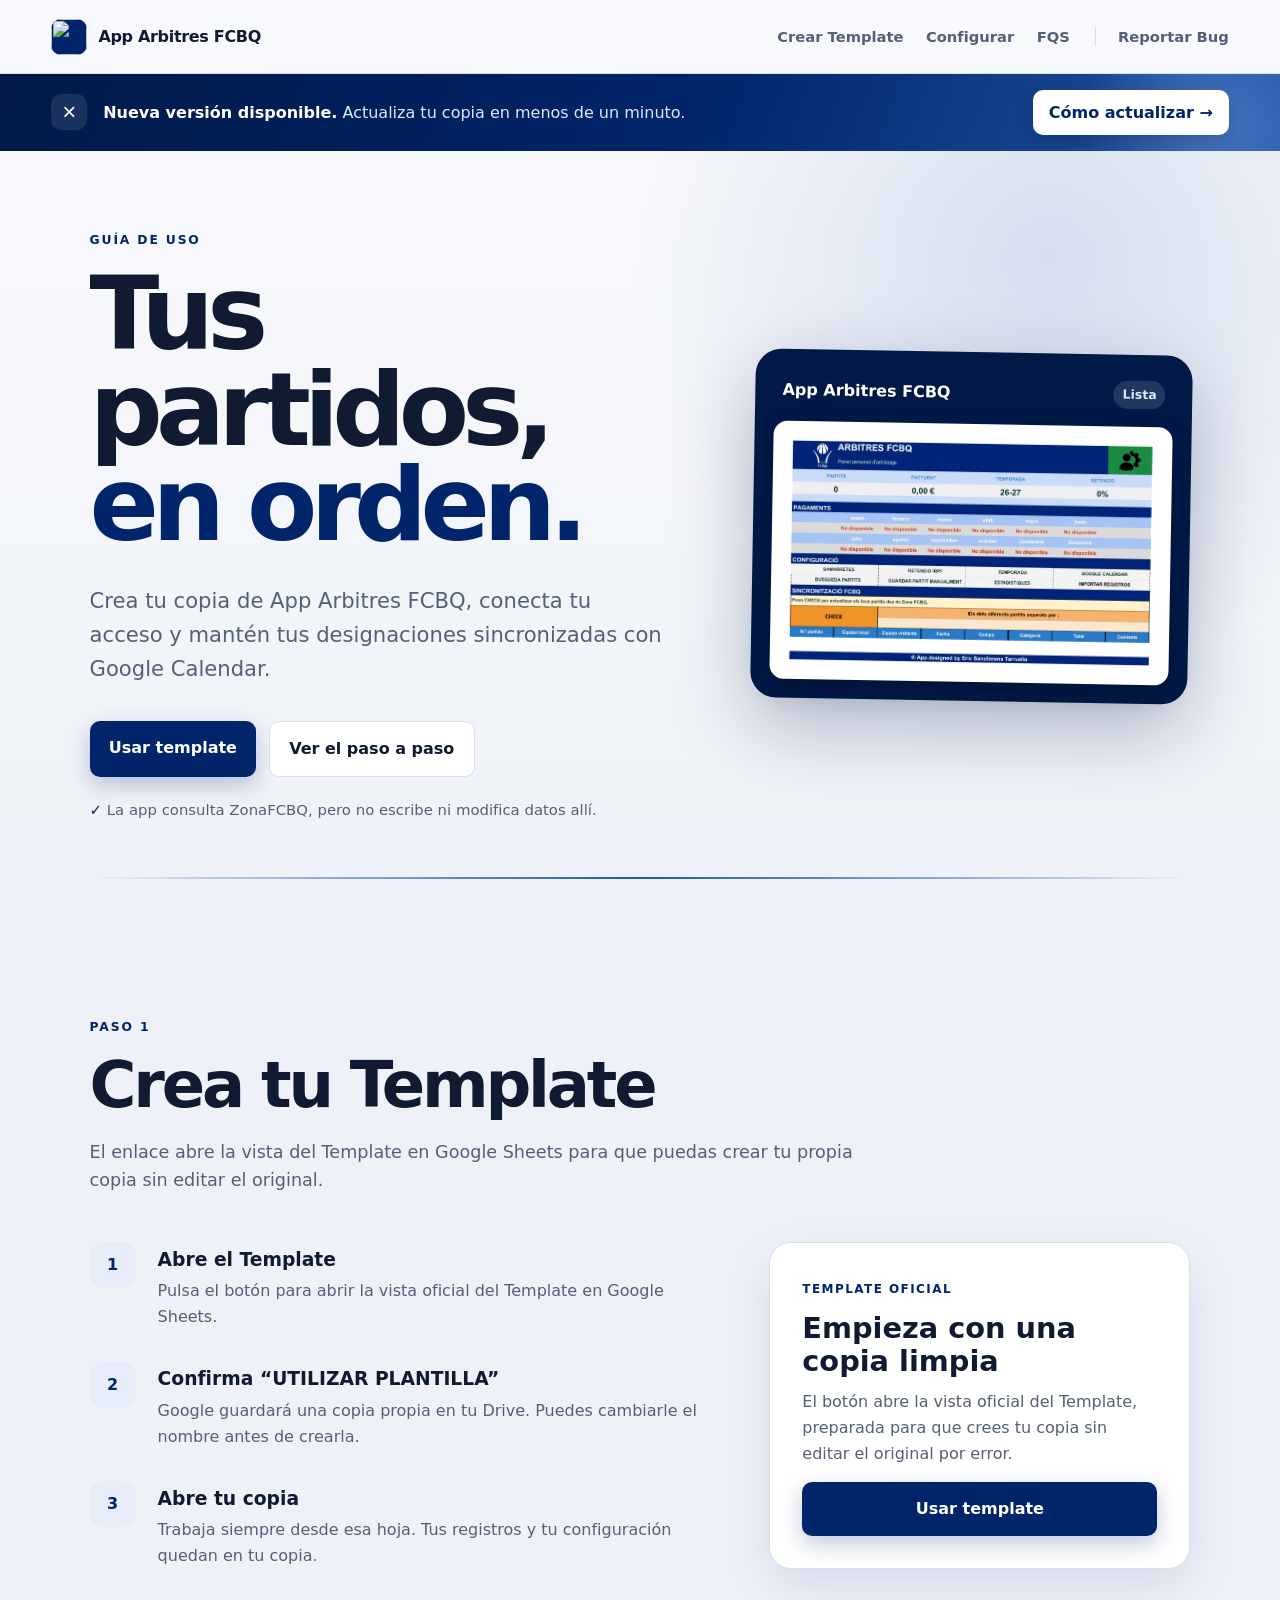
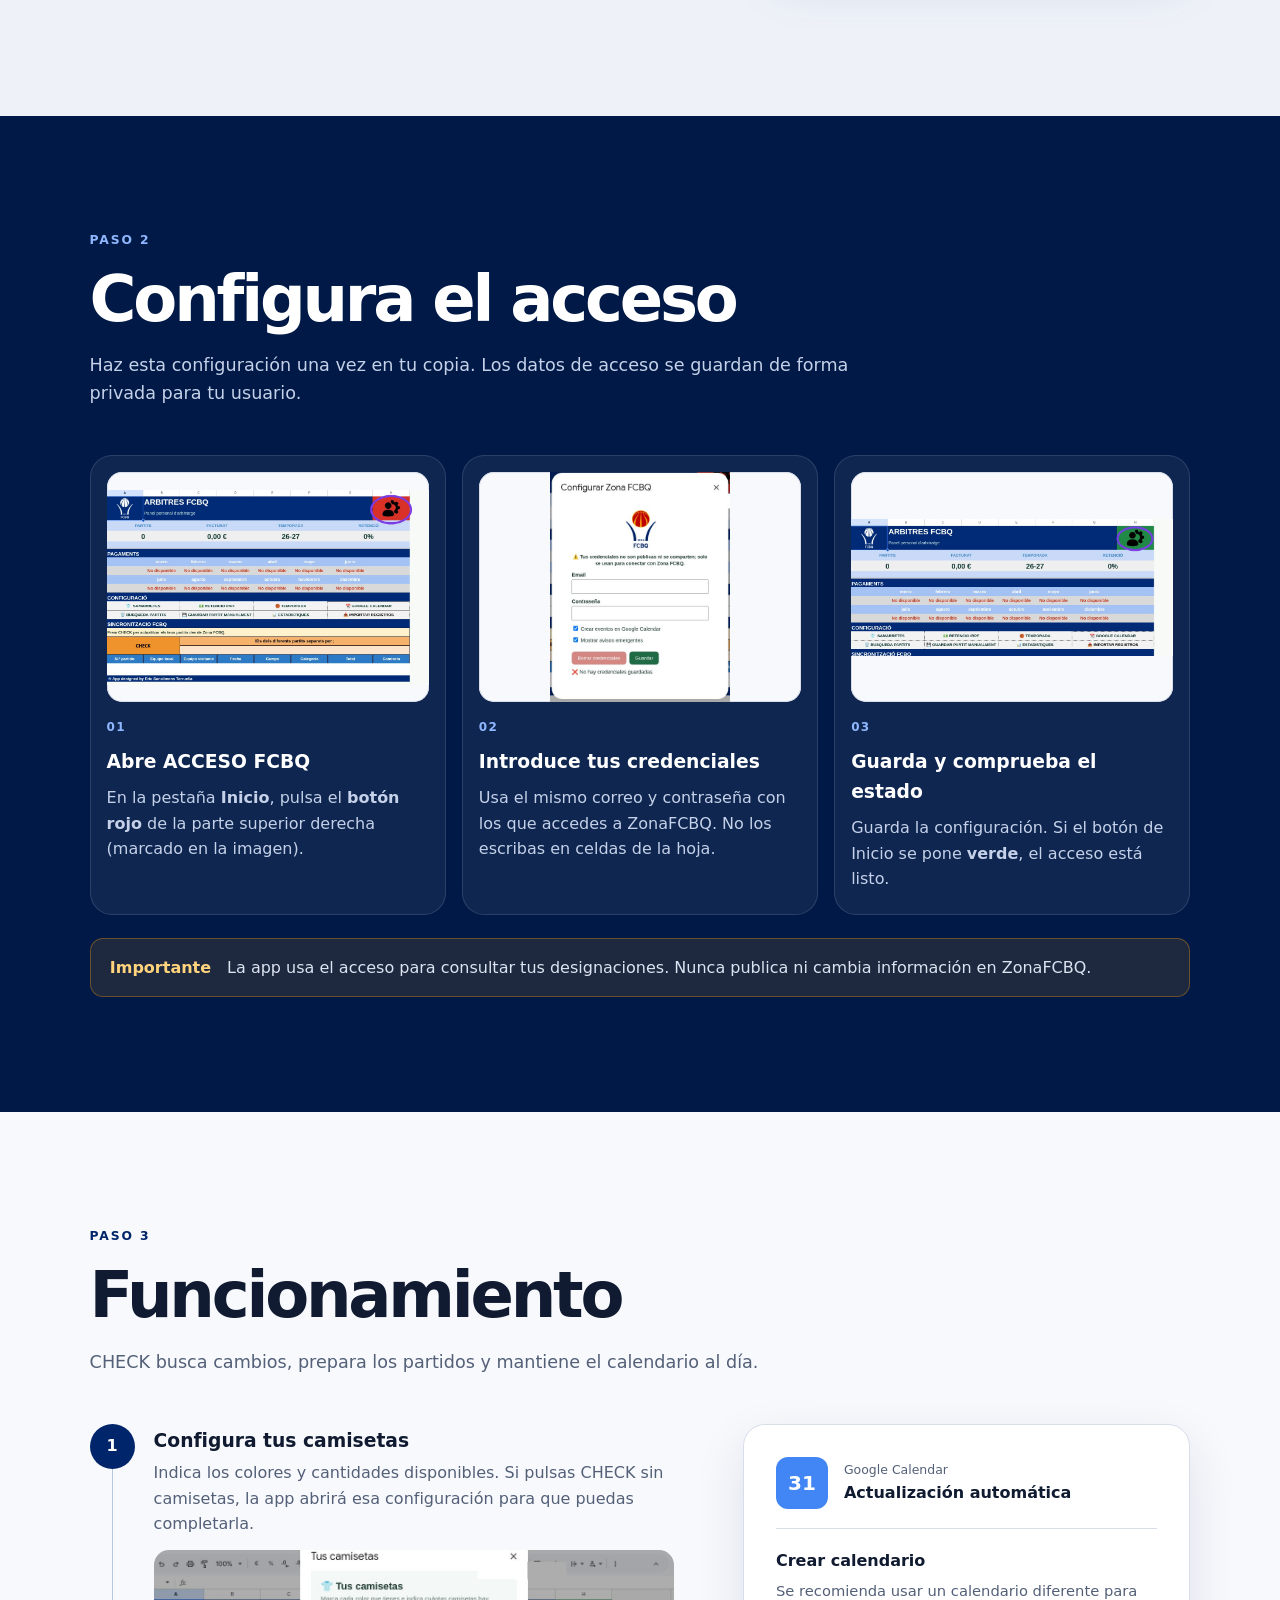
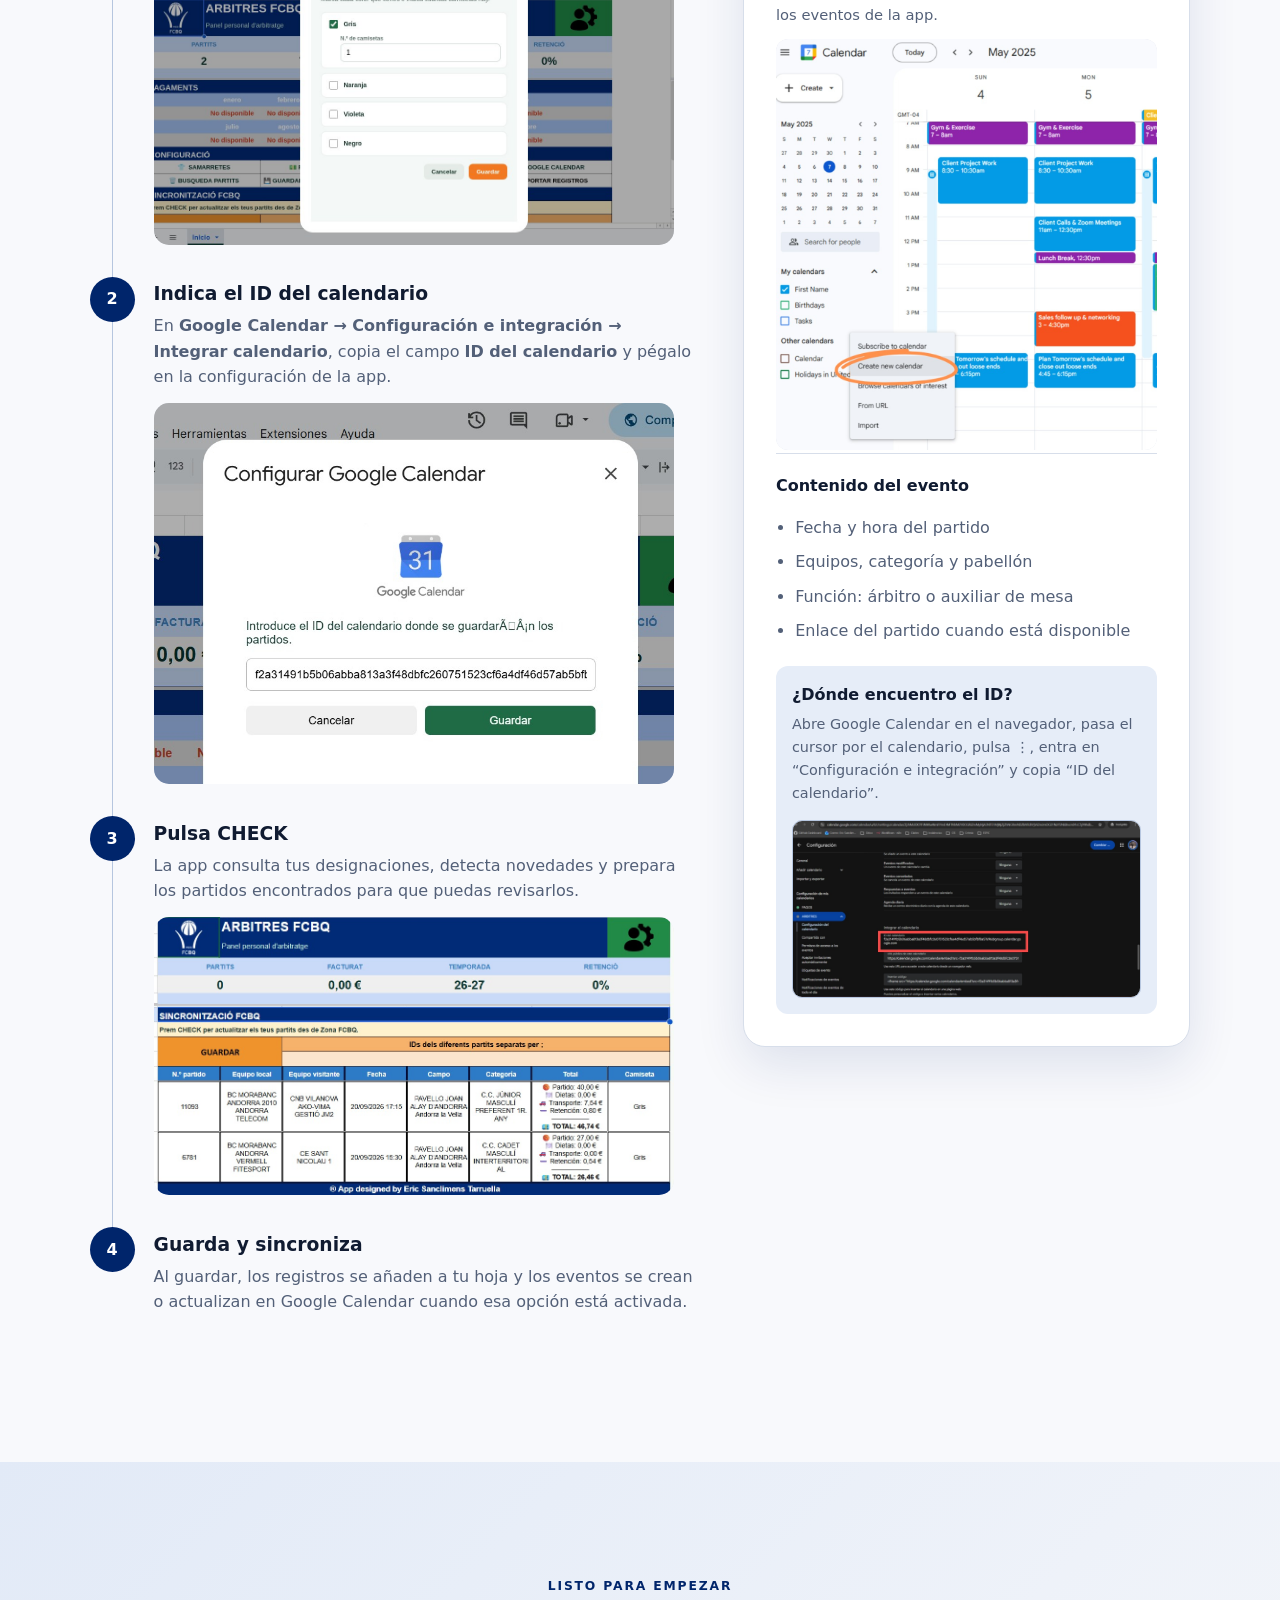
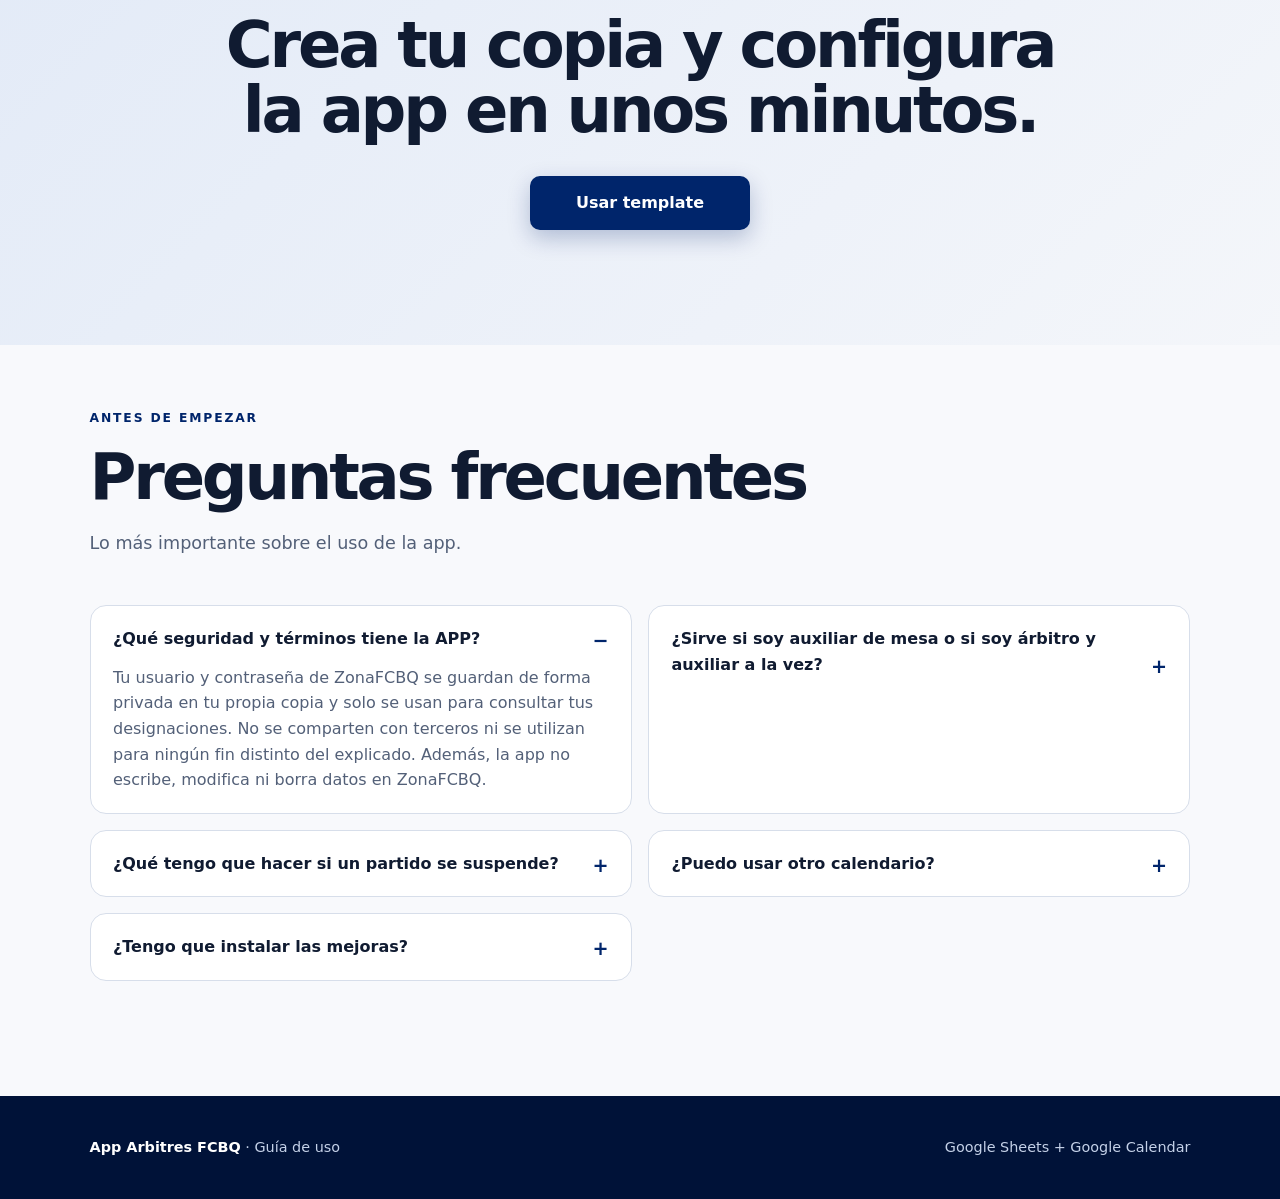
==== commit 2923350c: "Corrige la estructura HTML y conserva la FAQ de partido suspendido" ====
--- a/index.html
+++ b/index.html
@@ -1,125 +1,4 @@
 <!DOCTYPE html>
-
-<html lang="es">
-<head>
-<meta charset="utf-8"/>
-<meta content="width=device-width, initial-scale=1" name="viewport"/>
-<meta content="Guía de uso de App Arbitres FCBQ: crea tu copia, configura el acceso y sincroniza tus partidos con Google Calendar." name="description"/>
-<meta content="#00256b" name="theme-color"/>
-<meta content="App Arbitres FCBQ · Guía de uso" property="og:title"/>
-<meta content="Empieza en tres pasos: crea tu Template, configura el acceso y usa CHECK con Google Calendar." property="og:description"/>
-<meta content="website" property="og:type"/>
-<title>App Arbitres FCBQ · Guía de uso</title>
-<link href="https://encrypted-tbn0.gstatic.com/images?q=tbn:ANd9GcQgW8UipBIZZAhxPPfQCuUkPiGu1UhtuuZWI9Cat6iUlzPSeads_TZZ2c0&amp;s=10" rel="icon"/>
-<link href="styles.css?v=12" rel="stylesheet"/>
-</head>
-<body>
-<a class="skip-link" href="#contenido">Saltar al contenido</a>
-<header class="site-header">
-<a aria-label="App Arbitres FCBQ, inicio" class="brand" href="#inicio">
-<img alt="" class="brand-mark" src="https://encrypted-tbn0.gstatic.com/images?q=tbn:ANd9GcQgW8UipBIZZAhxPPfQCuUkPiGu1UhtuuZWI9Cat6iUlzPSeads_TZZ2c0&amp;s=10"/>
-<span>App Arbitres FCBQ</span>
-</a>
-<nav aria-label="Navegación principal">
-
-
-
-
-<a href="#crear">Crear Template</a><a href="#configurar">Configurar</a><a href="#preguntas">FQS</a><span aria-hidden="true" class="menu-separator"></span><a href="mailto:ericsancli@gmail.com">Reportar Bug</a></nav>
-</header>
-<div class="update-notice" id="update-notice" role="status">
-<div class="update-notice-inner">
-<button aria-label="Cerrar aviso" class="update-notice-close" type="button">&times;</button>
-<div class="update-notice-text">
-<p><strong>Nueva versión disponible.</strong> Actualiza tu copia en menos de un minuto.</p>
-</div>
-<a class="update-notice-cta" href="/updates">Cómo actualizar <span aria-hidden="true">&rarr;</span></a>
-</div>
-</div>
-<style>
-.update-notice{position:relative;overflow:hidden;padding:1rem clamp(1.2rem,4vw,4rem);background:linear-gradient(110deg,var(--night) 0%,var(--teal) 55%,var(--teal2) 100%);color:#fff;box-shadow:0 10px 30px rgba(0,25,71,.22)}
-.update-notice::after{content:"";position:absolute;right:-60px;top:-80px;width:260px;height:260px;border-radius:50%;background:radial-gradient(circle,rgba(143,183,255,.35),transparent 70%);pointer-events:none}
-.update-notice[hidden]{display:none}
-.update-notice-inner{position:relative;z-index:1;display:flex;align-items:center;gap:1rem;max-width:1200px;margin:0 auto}
-.update-notice-text{flex:1;display:flex;align-items:center;gap:.8rem;flex-wrap:wrap}
-.update-notice p{margin:0;font-size:1rem;color:#dce8ff}
-.update-notice p strong{color:#fff}
-.update-notice-cta{flex:none;padding:.6rem 1rem;border-radius:10px;background:#fff;color:var(--teal);font-weight:850;text-decoration:none;box-shadow:0 6px 18px rgba(0,0,0,.18);transition:transform .18s ease}
-.update-notice-cta:hover{transform:translateY(-2px)}
-.update-notice-close{flex:none;width:36px;height:36px;border:0;border-radius:10px;background:rgba(255,255,255,.1);color:#fff;font-size:1.5rem;line-height:1;cursor:pointer}
-.update-notice-close:hover{background:rgba(255,255,255,.22)}
-@media(max-width:700px){.update-notice-inner{flex-wrap:wrap;gap:.8rem}.update-notice-text{flex:1 1 calc(100% - 52px)}.update-notice-cta{order:4;flex:1 1 100%;text-align:center}}
-</style>
-<script>
-(function(){var n=document.getElementById("update-notice"),k="fcbq-update-notice-closed-v2";try{if(localStorage.getItem(k)==="1"){n.hidden=true;}}catch(e){}
-n.querySelector(".update-notice-close").addEventListener("click",function(){n.hidden=true;try{localStorage.setItem(k,"1");}catch(e){}});})();
-</script>
-<main id="contenido">
-<section class="hero" id="inicio">
-<div class="hero-copy">
-<p class="eyebrow">Guía de uso</p>
-<h1>Tus partidos,<br/><span>en orden.</span></h1>
-<p class="lead">Crea tu copia de App Arbitres FCBQ, conecta tu acceso y mantén tus designaciones sincronizadas con Google Calendar.</p>
-<div class="hero-actions">
-<a class="button primary" href="https://docs.google.com/spreadsheets/d/1Ps2bw4J5jRtbD7Zsv2n4DCbb6CW53_wW56JigzTve00/template/preview" rel="noopener" target="_blank">Usar template</a>
-<a class="button secondary" href="#check">Ver el paso a paso</a>
-</div>
-<p class="privacy-note"><span aria-hidden="true">✓</span> La app consulta ZonaFCBQ, pero no escribe ni modifica datos allí.</p>
-</div>
-<div aria-label="Resumen del proceso" class="app-preview">
-<div class="preview-top"><span>App Arbitres FCBQ</span><span class="status-dot">Lista</span></div>
-<div class="preview-image-card">
-<img alt="Panel principal de App Arbitres FCBQ" src="1-2-app-panel-preview.png"/>
-</div>
-</div>
-</section><section class="section step-section" id="crear">
-<div class="section-heading">
-<p class="eyebrow">Paso 1</p>
-<h2>Crea tu Template</h2>
-<p>El enlace abre la vista del Template en Google Sheets para que puedas crear tu propia copia sin editar el original.</p>
-</div>
-<div class="instruction-grid">
-<ol class="numbered-steps">
-<li><span>1</span><div><h3>Abre el Template</h3><p>Pulsa el botón para abrir la vista oficial del Template en Google Sheets.</p></div></li>
-<li><span>2</span><div><h3>Confirma “UTILIZAR PLANTILLA”</h3><p>Google guardará una copia propia en tu Drive. Puedes cambiarle el nombre antes de crearla.</p></div></li>
-<li><span>3</span><div><h3>Abre tu copia</h3><p>Trabaja siempre desde esa hoja. Tus registros y tu configuración quedan en tu copia.</p></div></li>
-</ol>
-<aside class="action-card">
-<span class="action-label">Template oficial</span>
-<h3>Empieza con una copia limpia</h3>
-<p>El botón abre la vista oficial del Template, preparada para que crees tu copia sin editar el original por error.</p>
-<a class="button primary wide" href="https://docs.google.com/spreadsheets/d/1Ps2bw4J5jRtbD7Zsv2n4DCbb6CW53_wW56JigzTve00/template/preview" rel="noopener" target="_blank">Usar template</a>
-</aside>
-</div>
-</section><section class="section dark-section" id="configurar">
-<div class="section-heading light">
-<p class="eyebrow">Paso 2</p>
-<h2>Configura el acceso</h2>
-<p>Haz esta configuración una vez en tu copia. Los datos de acceso se guardan de forma privada para tu usuario.</p>
-</div>
-<div class="walkthrough">
-<article class="walk-card">
-<img alt="Pestaña Inicio de la hoja, con el botón rojo de acceso marcado arriba a la derecha" class="ui-shot-img" loading="lazy" src="assets/1-configurar-1-boton-rojo.jpg?v=2"/>
-<span class="walk-number">01</span>
-<h3>Abre ACCESO FCBQ</h3>
-<p>En la pestaña <strong>Inicio</strong>, pulsa el <strong>botón rojo</strong> de la parte superior derecha (marcado en la imagen).</p>
-</article>
-<article class="walk-card">
-<img alt="Diálogo Configurar Zona FCBQ con los campos Email y Contraseña y el botón Guardar" class="ui-shot-img" loading="lazy" src="assets/7-configurar-2-dialogo.jpg"/>
-<span class="walk-number">02</span>
-<h3>Introduce tus credenciales</h3>
-<p>Usa el mismo correo y contraseña con los que accedes a ZonaFCBQ. No los escribas en celdas de la hoja.</p>
-</article>
-<article class="walk-card">
-<img alt="El botón de Inicio se pone verde cuando el acceso está configurado" class="ui-shot-img" loading="lazy" src="assets/2-configurar-3-estado-verde.jpg?v=2"/>
-<span class="walk-number">03</span>
-<h3>Guarda y comprueba el estado</h3>
-<p>Guarda la configuración. Si el botón de Inicio se pone <strong>verde</strong>, el acceso está listo.</p>
-</article>
-</div>
-<aside class="notice"><strong>Importante</strong><p>La app usa el acceso para consultar tus designaciones. Nunca publica ni cambia información en ZonaFCBQ.</p></aside>
-</section><section class="section" id="check">
-<div class="section-heading">
 
 <html lang="es">
 <head>
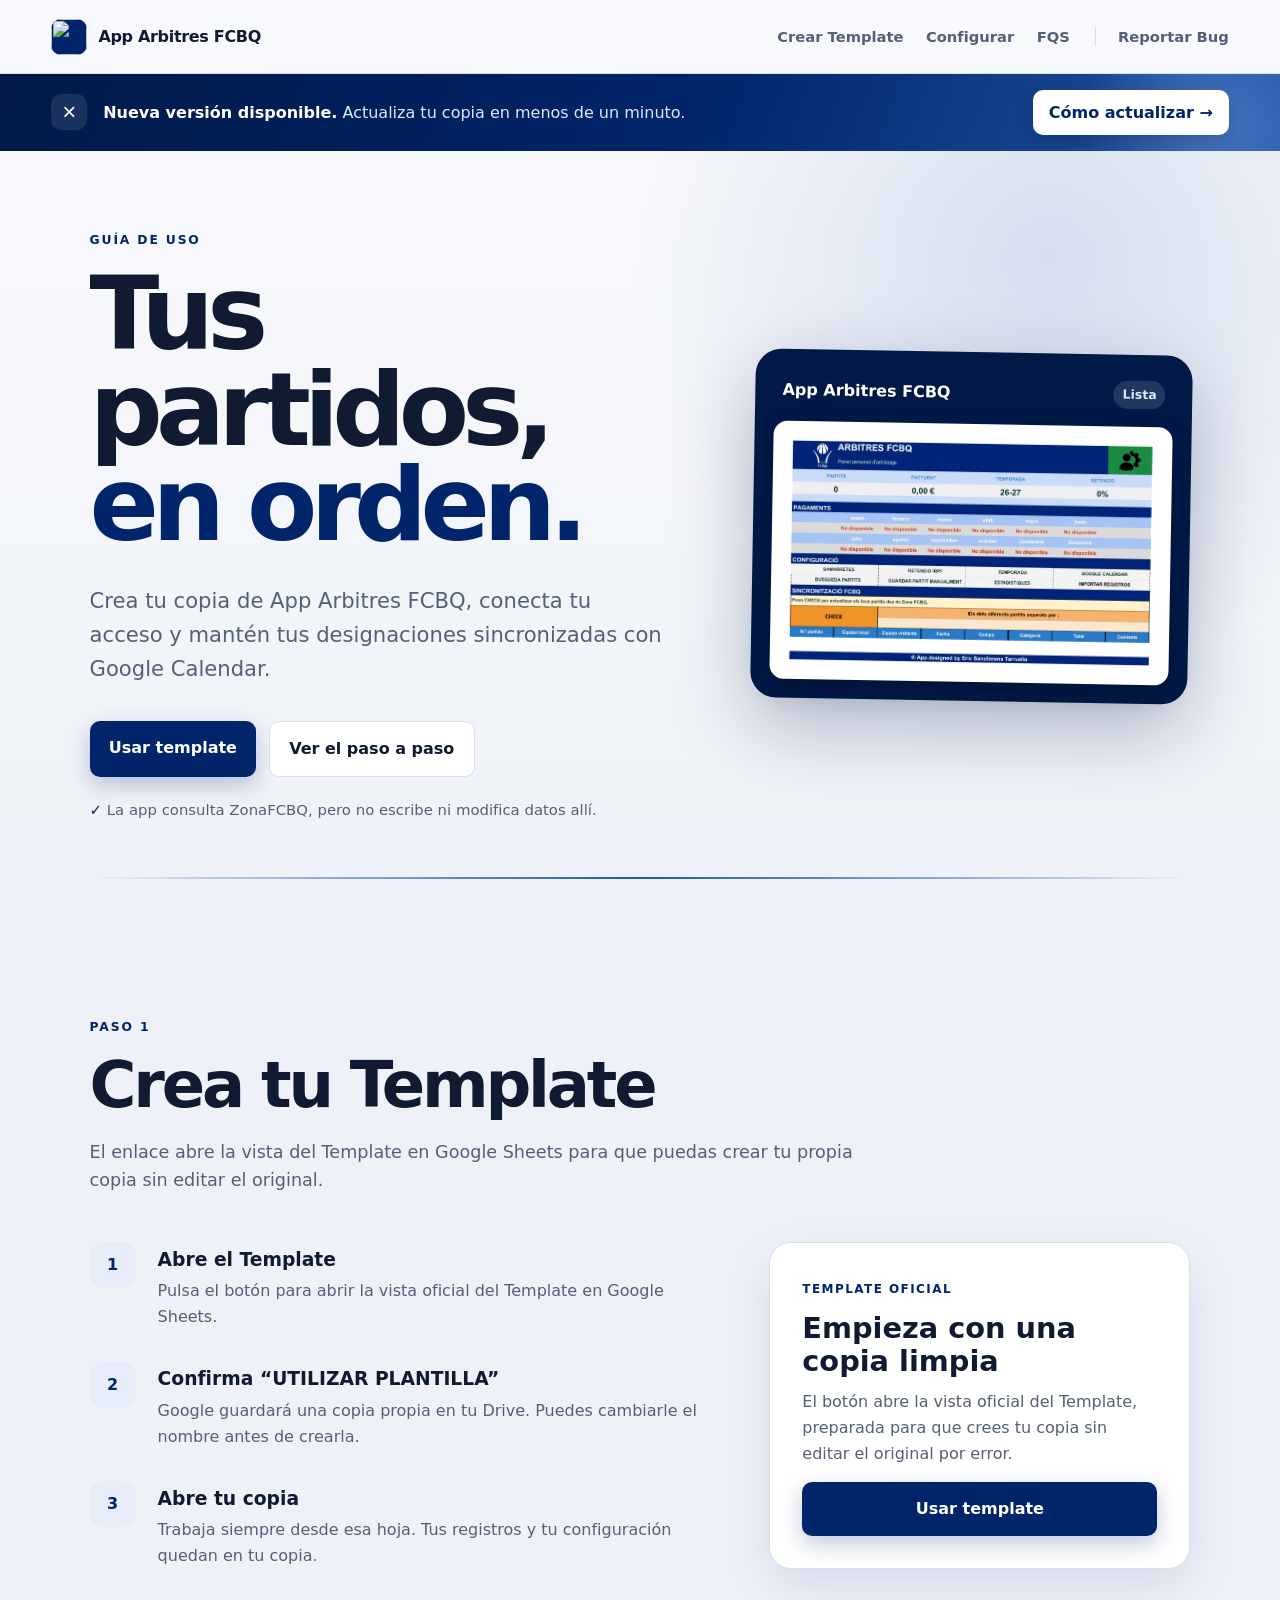
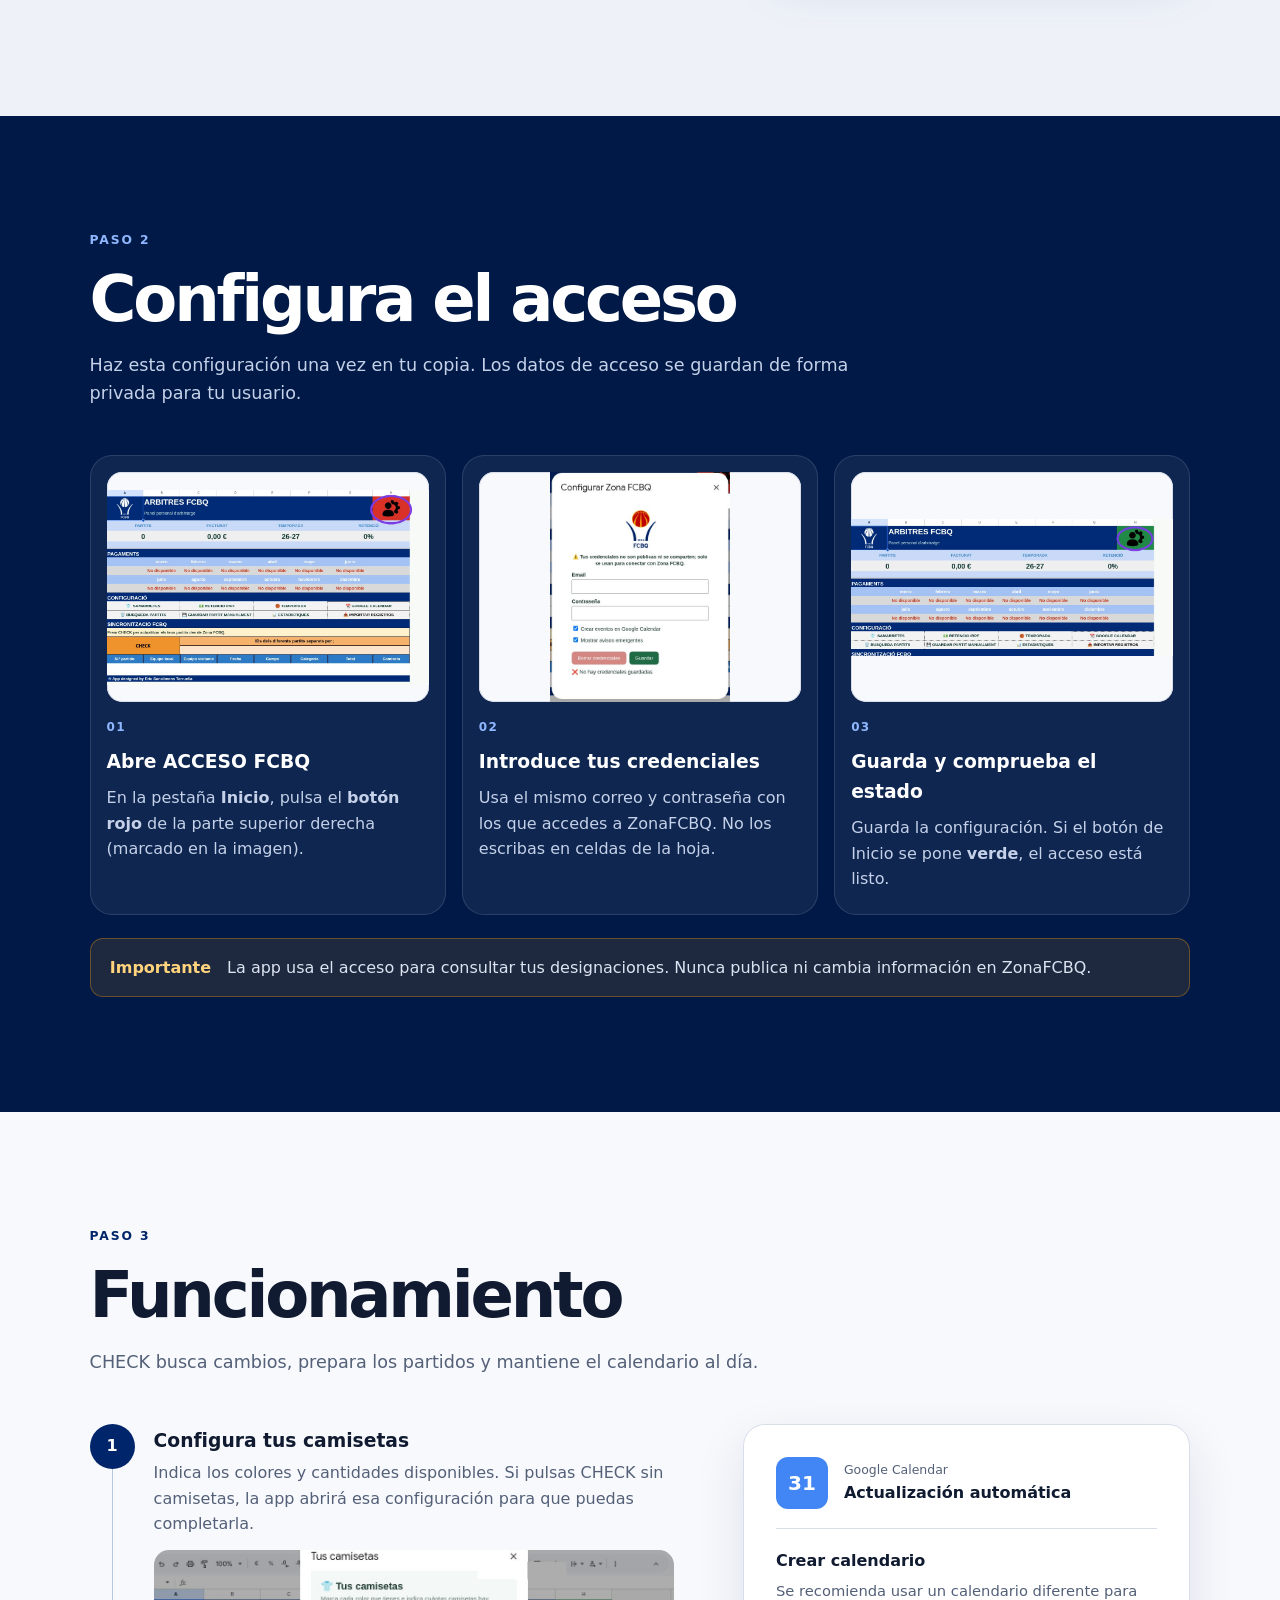
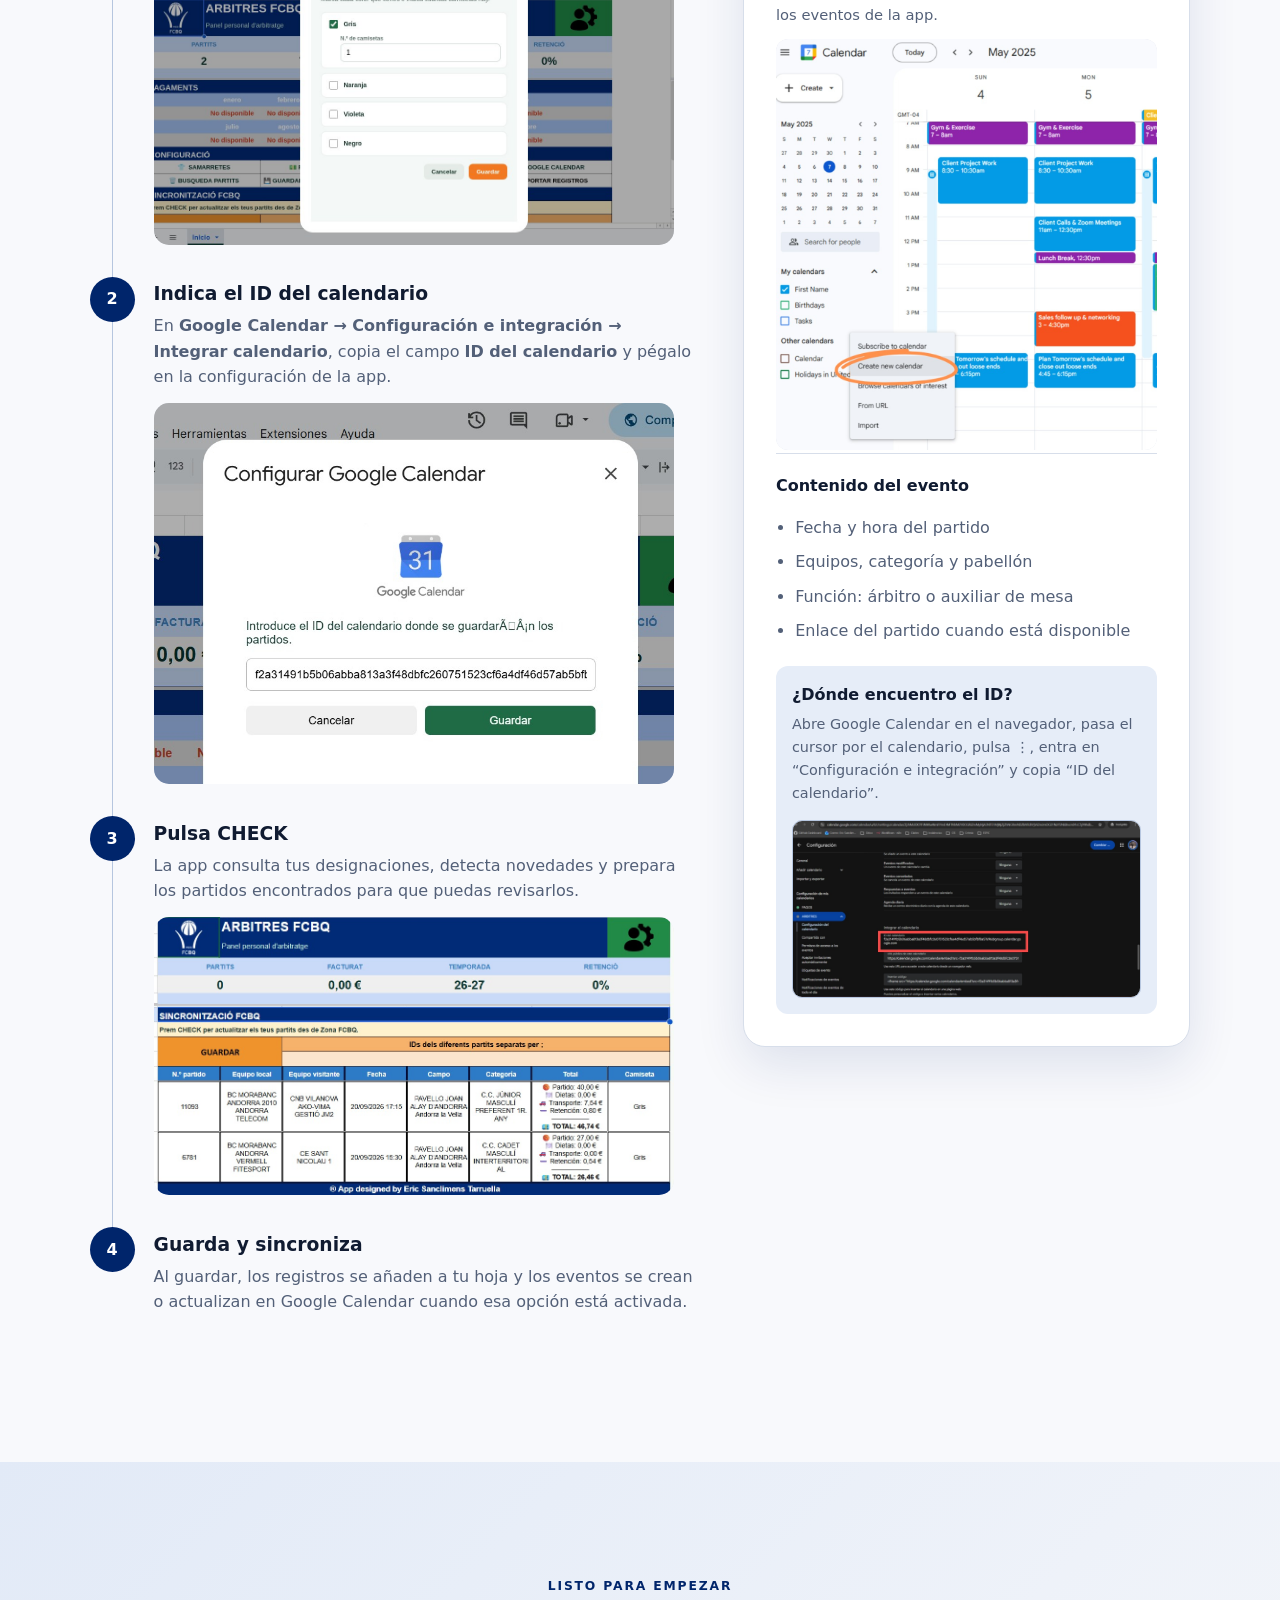
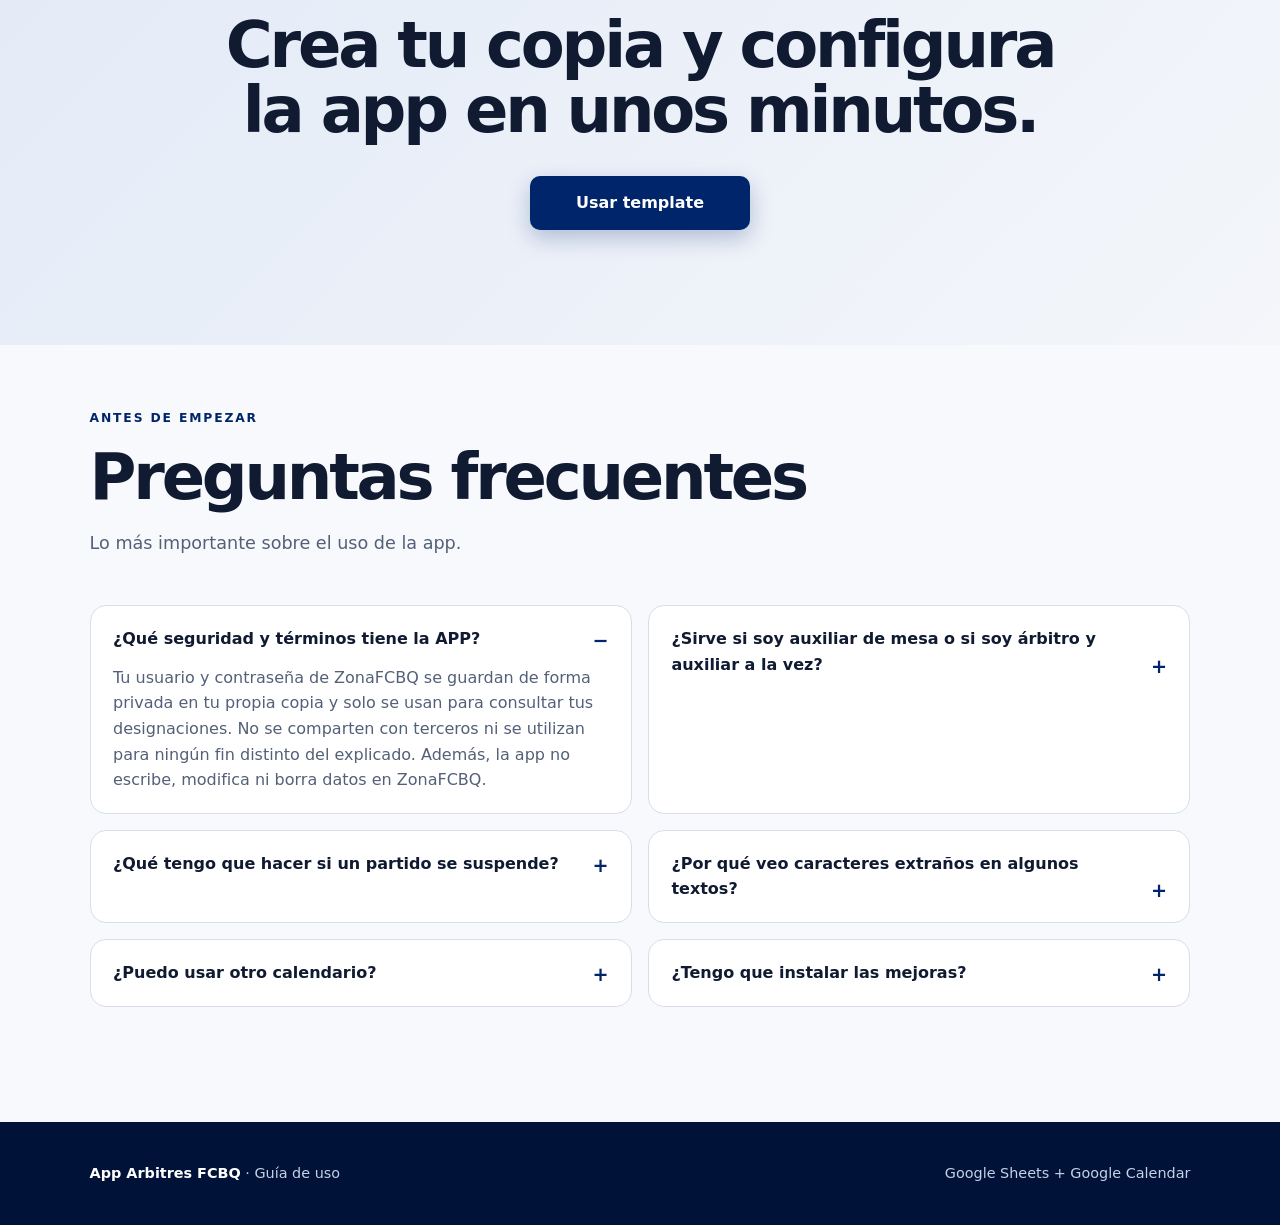
==== commit e8996f48: "Añade FAQ sobre caracteres extraños y fallo conocido de la app" ====
--- a/index.html
+++ b/index.html
@@ -160,6 +160,7 @@
 <details open=""><summary>¿Qué seguridad y términos tiene la APP?</summary><p>Tu usuario y contraseña de ZonaFCBQ se guardan de forma privada en tu propia copia y solo se usan para consultar tus designaciones. No se comparten con terceros ni se utilizan para ningún fin distinto del explicado. Además, la app no escribe, modifica ni borra datos en ZonaFCBQ.</p></details>
 <details><summary>¿Sirve si soy auxiliar de mesa o si soy árbitro y auxiliar a la vez?</summary><p>Sí. Puedes utilizarla para tus designaciones como auxiliar de mesa y también si ejerces de árbitro y auxiliar de mesa: la app distingue ambas funciones para que cada partido quede registrado correctamente.</p></details>
 <details><summary>¿Qué tengo que hacer si un partido se suspende?</summary><p>Busca el partido en BÚSQUEDA DE PARTIDOS, comprueba que el número sea el correcto y pulsa la papelera de la columna Eliminar. Confirma la eliminación: esta acción no se puede deshacer. Si el partido tiene un evento vinculado en Google Calendar, la app también te preguntará si quieres eliminar ese evento.</p><img alt="Resultados de BÚSQUEDA DE PARTIDOS con las papeleras rojas en la columna Eliminar" src="[data-uri]" width="975" height="537" loading="lazy" style="display:block;width:100%;height:auto;margin-top:1rem;border-radius:12px;border:1px solid #d7deea"/></details>
+<details><summary>¿Por qué veo caracteres extraños en algunos textos?</summary><p>Es un fallo conocido de la app que estamos revisando - no es un problema de tu cuenta ni de tu configuración. Algunos textos muestran caracteres extraños por un problema de codificación. No afecta a tus datos ni al funcionamiento de la app.</p></details>
 <details><summary>¿Puedo usar otro calendario?</summary><p>La sincronización automática funciona únicamente con Google Calendar.</p></details>
 <details><summary>¿Tengo que instalar las mejoras?</summary><p>No. El funcionamiento se mantiene y se actualiza automáticamente. Tu hoja conserva sus datos mientras recibe las mejoras de la app.</p></details>
 </div>
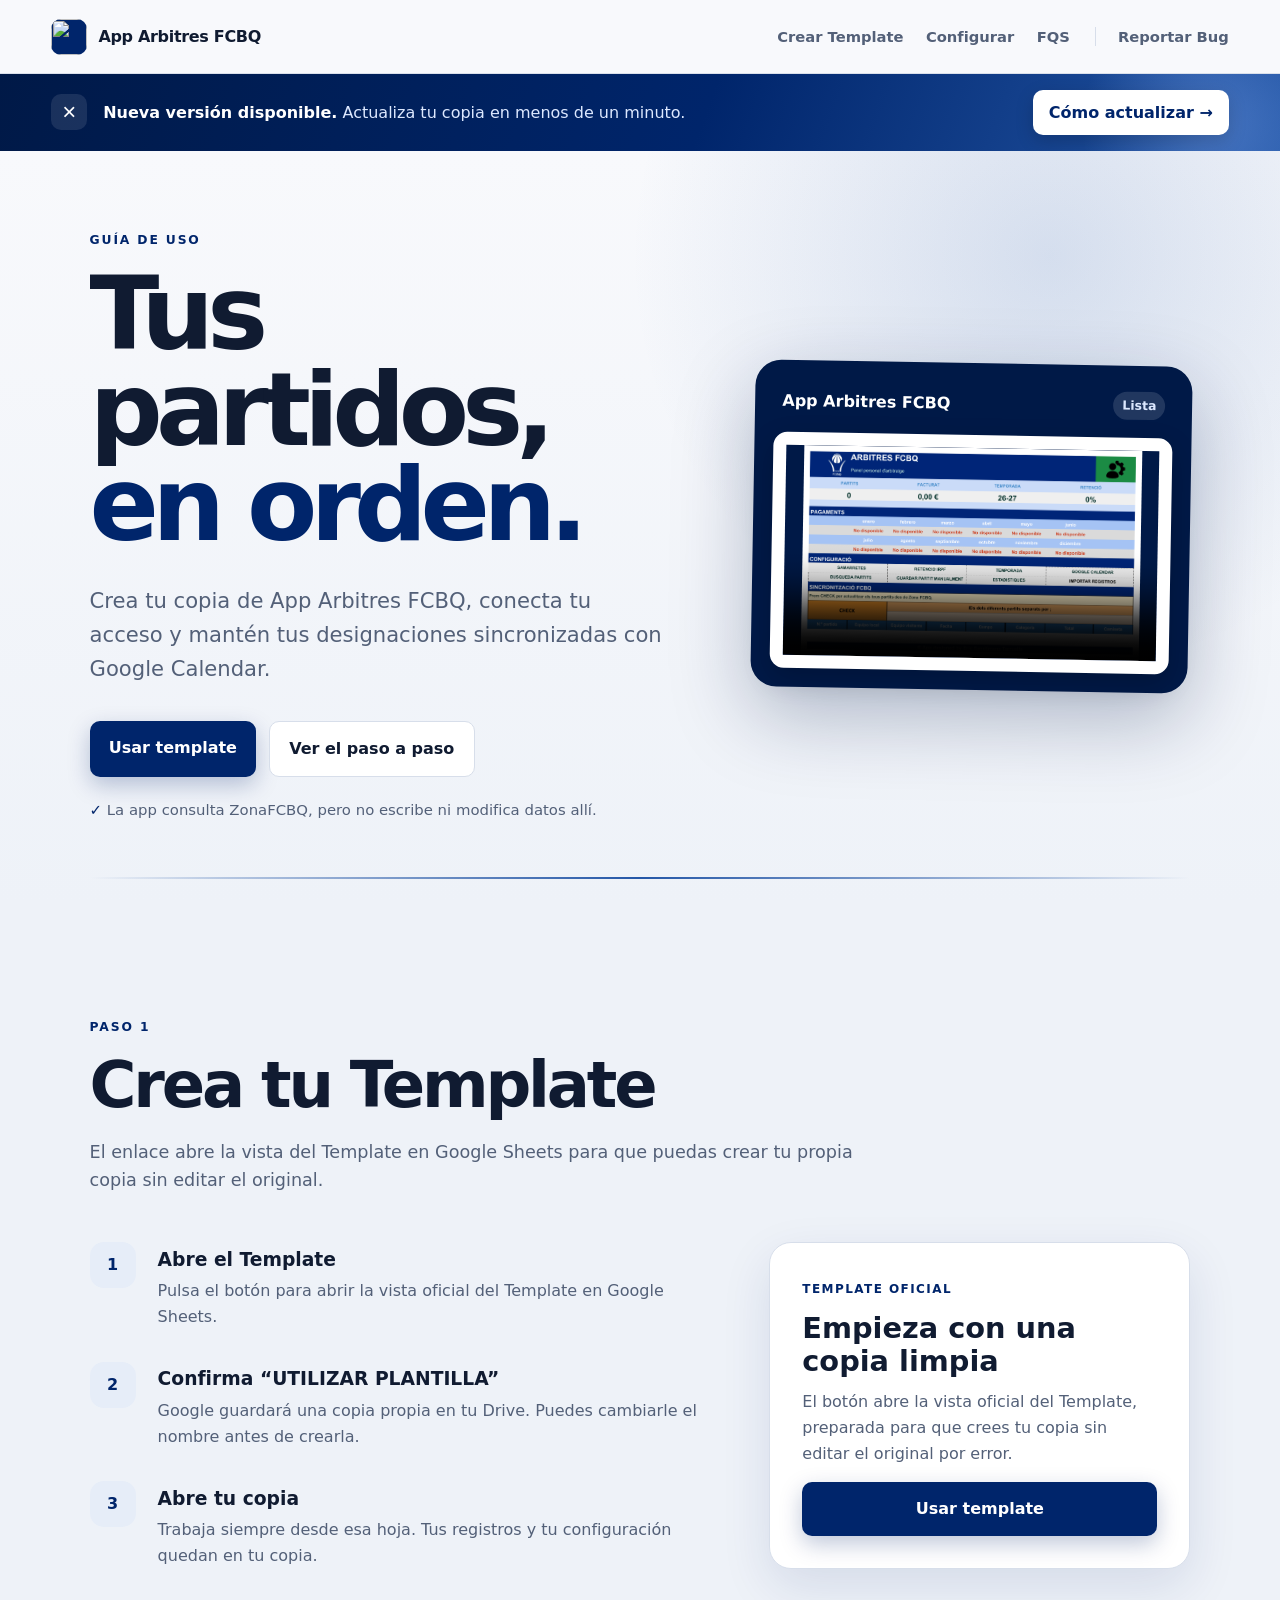
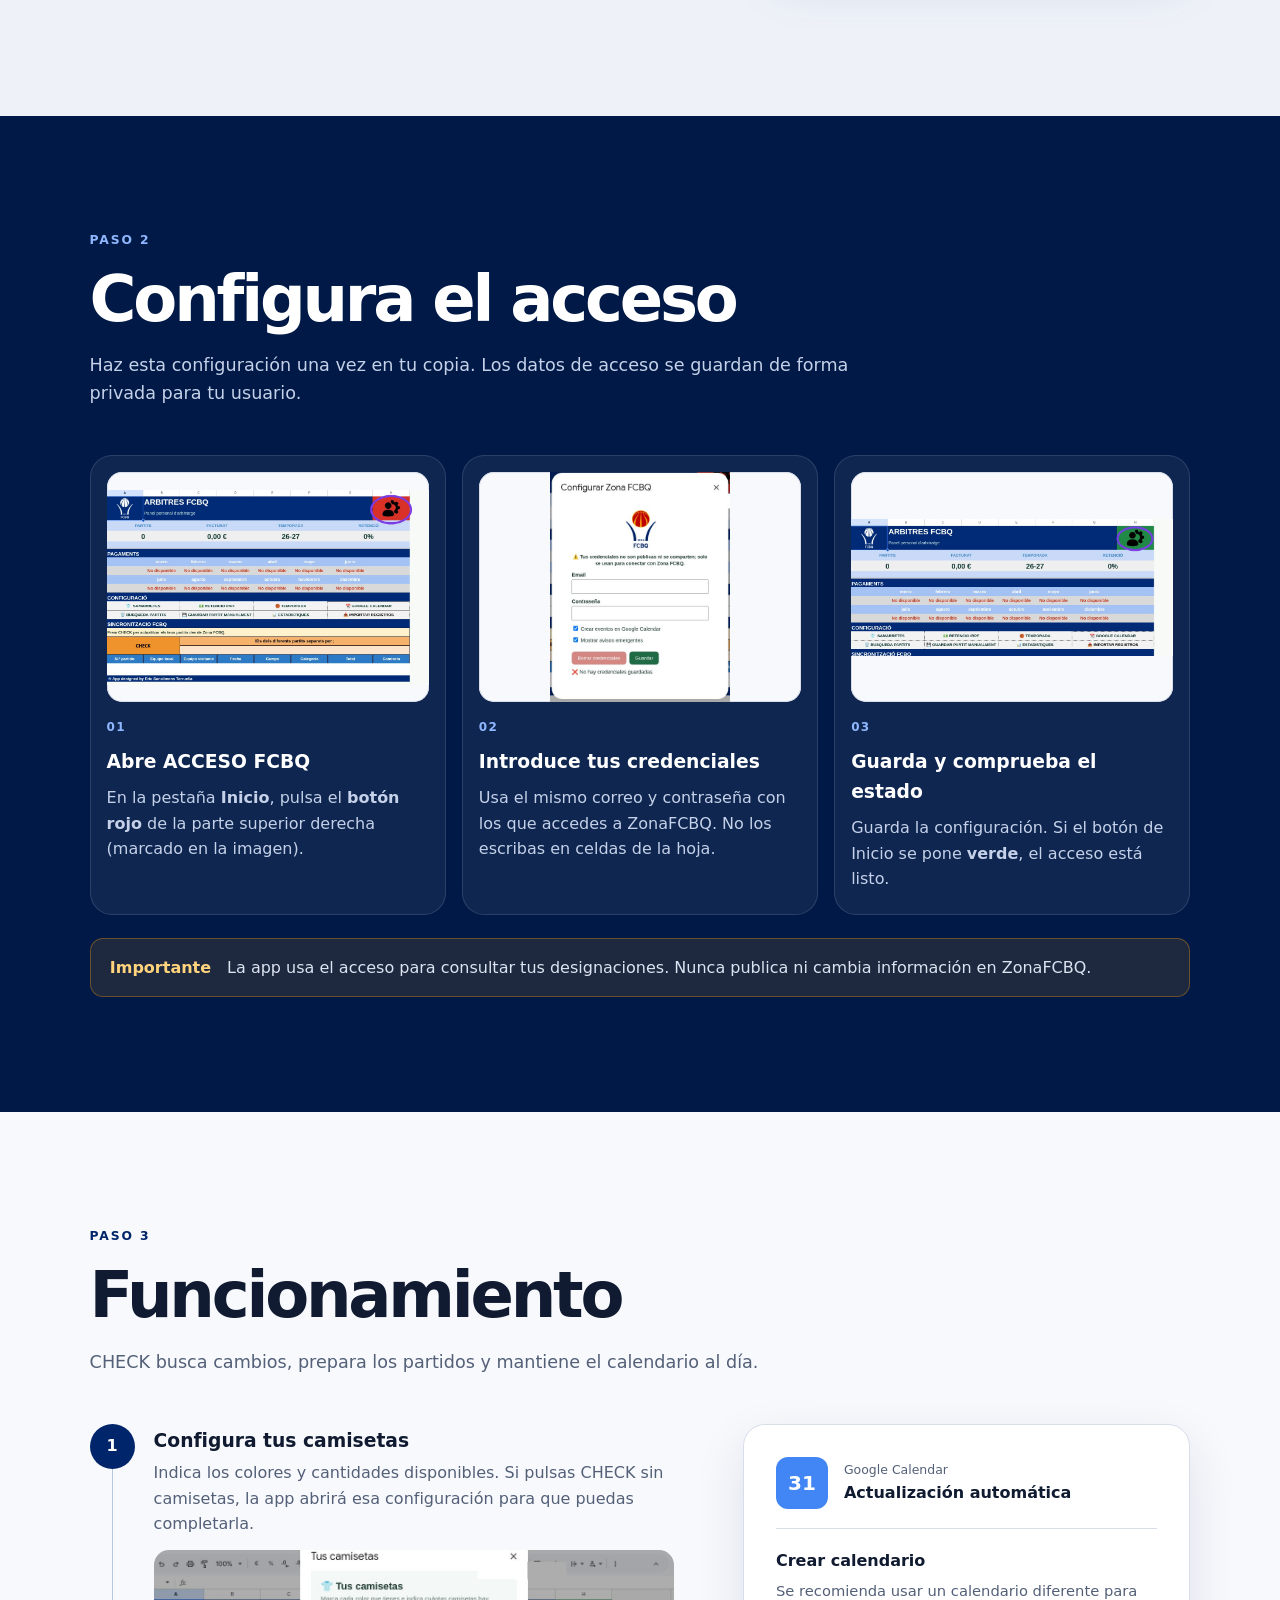
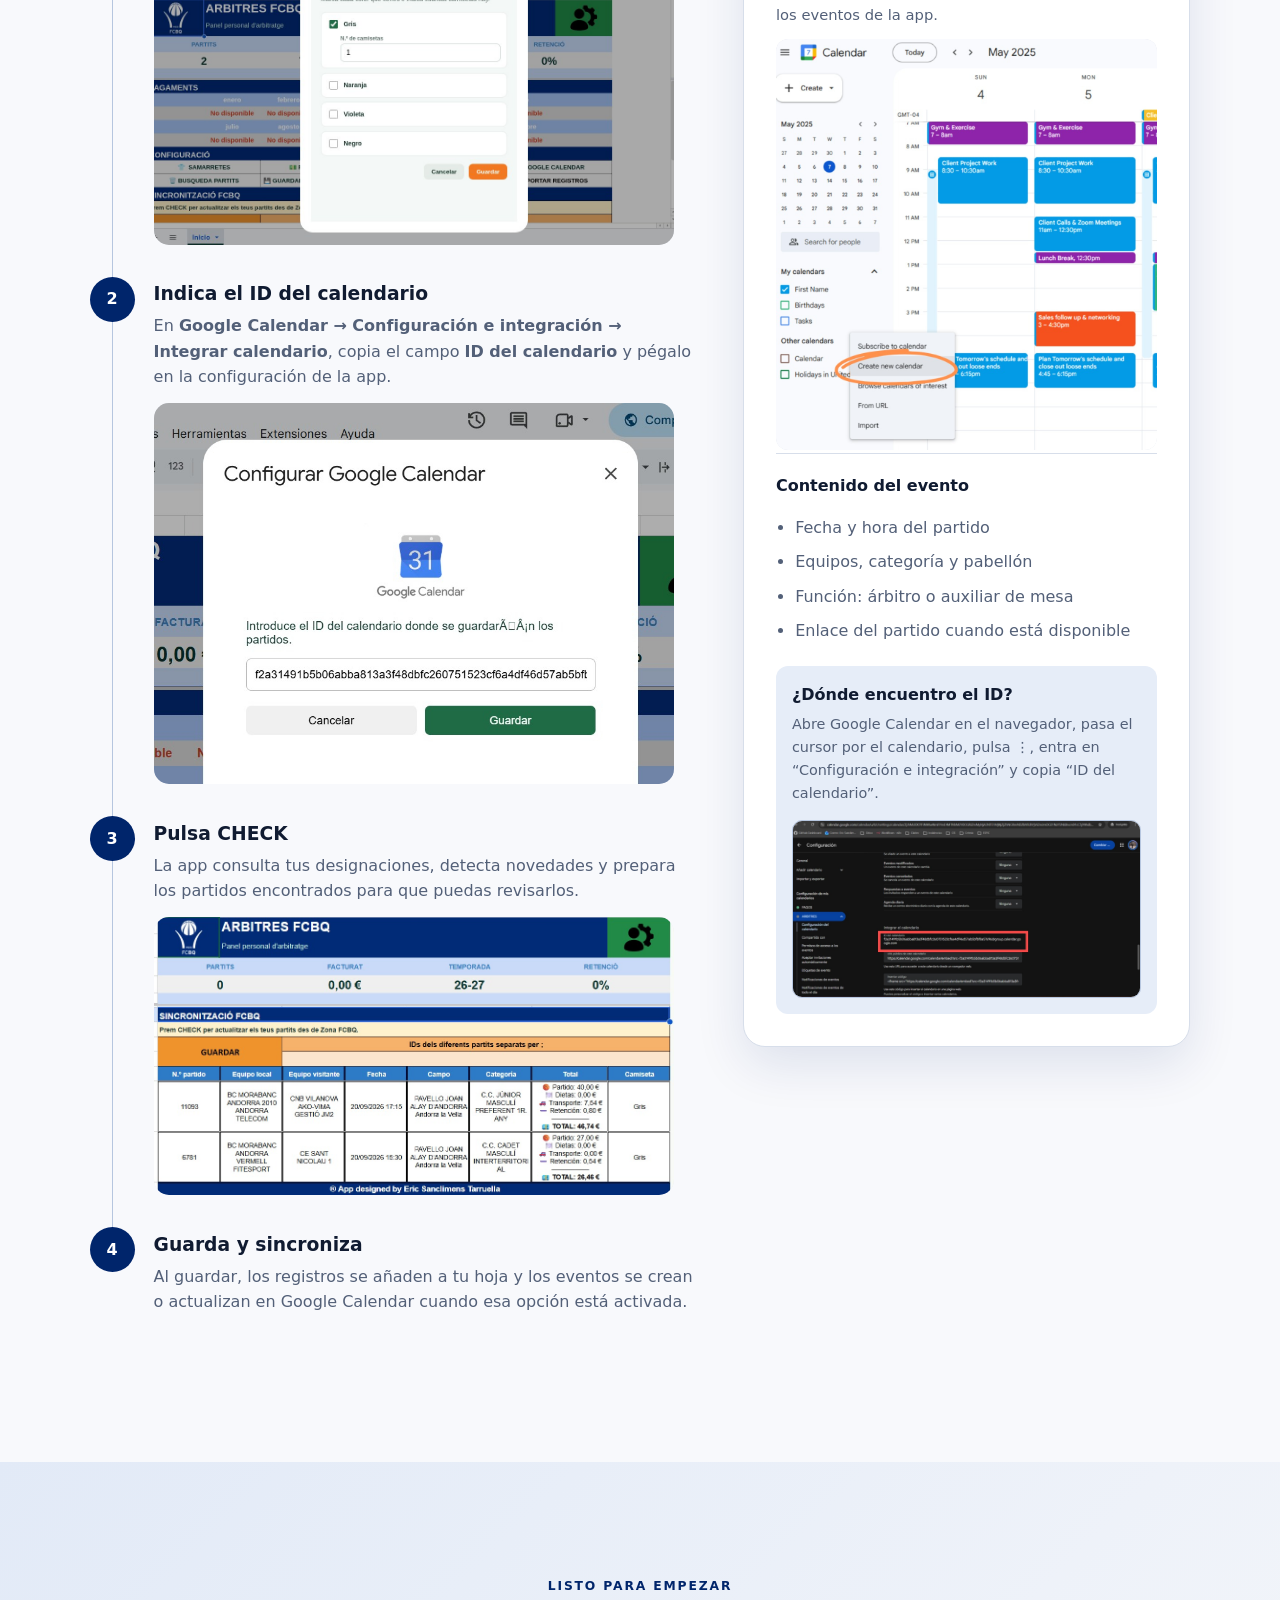
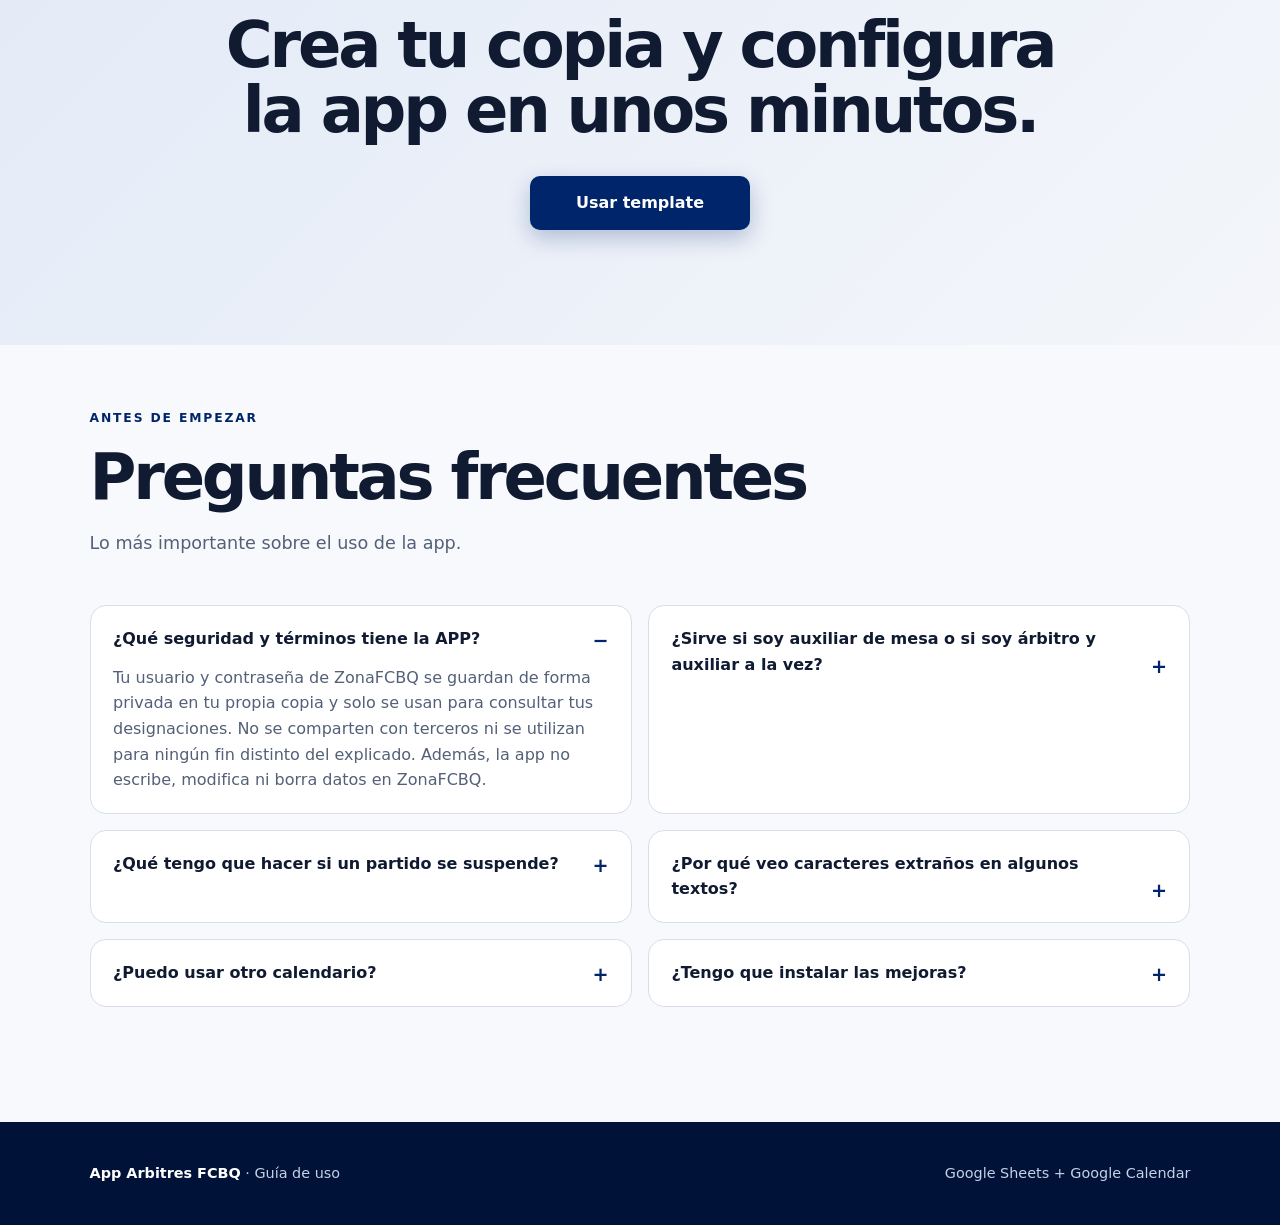
==== commit ff528bec: "Sustituye la imagen de portada por el vídeo explicativo v4" ====
--- a/index.html
+++ b/index.html
@@ -69,7 +69,7 @@
 <div aria-label="Resumen del proceso" class="app-preview">
 <div class="preview-top"><span>App Arbitres FCBQ</span><span class="status-dot">Lista</span></div>
 <div class="preview-image-card">
-<img alt="Panel principal de App Arbitres FCBQ" src="1-2-app-panel-preview.png"/>
+<video controls playsinline preload="none" poster="1-2-app-panel-preview.png" aria-label="Vídeo explicativo de App Arbitres FCBQ" style="display:block;width:100%;height:auto;aspect-ratio:16/9;background:#001947"><source src="assets/video%20explicacion%20app%20arbitres%20fcbq.mp4" type="video/mp4"/>Tu navegador no puede reproducir este vídeo.</video>
 </div>
 </div>
 </section><section class="section step-section" id="crear">
